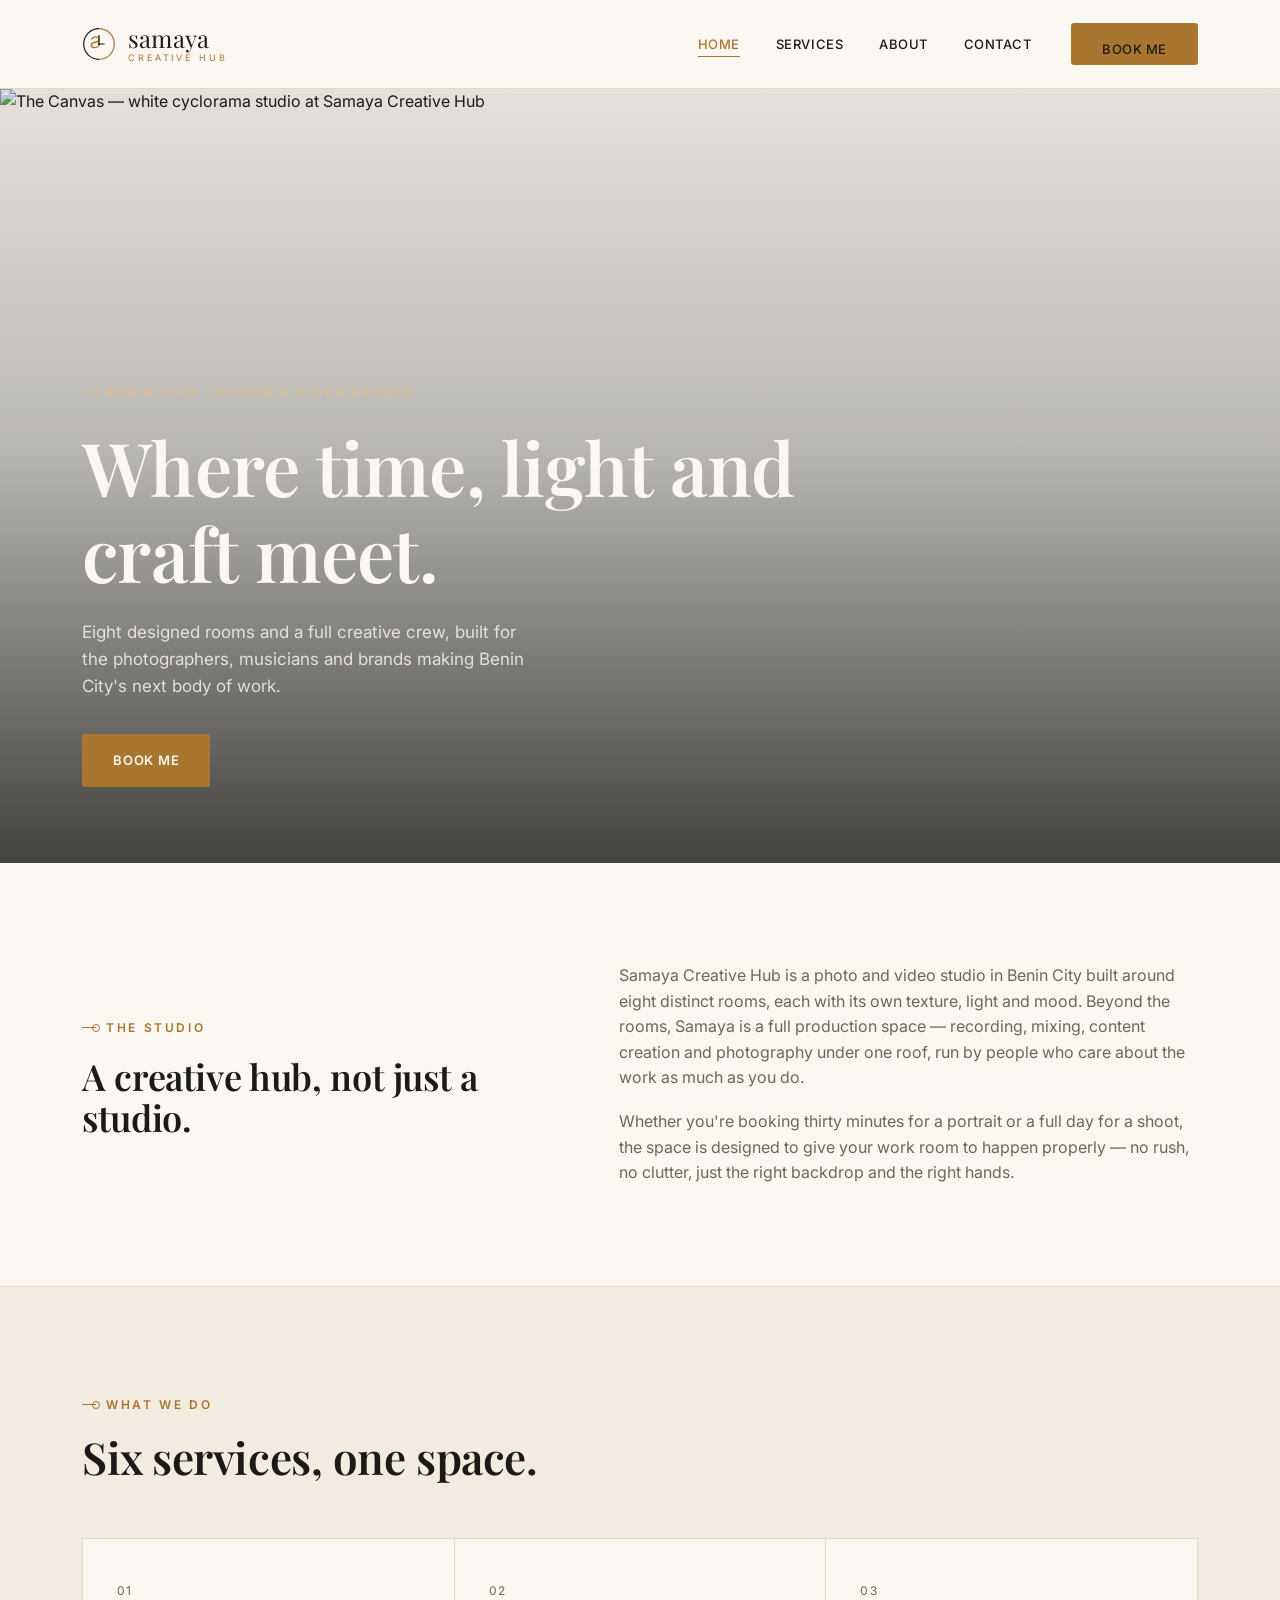
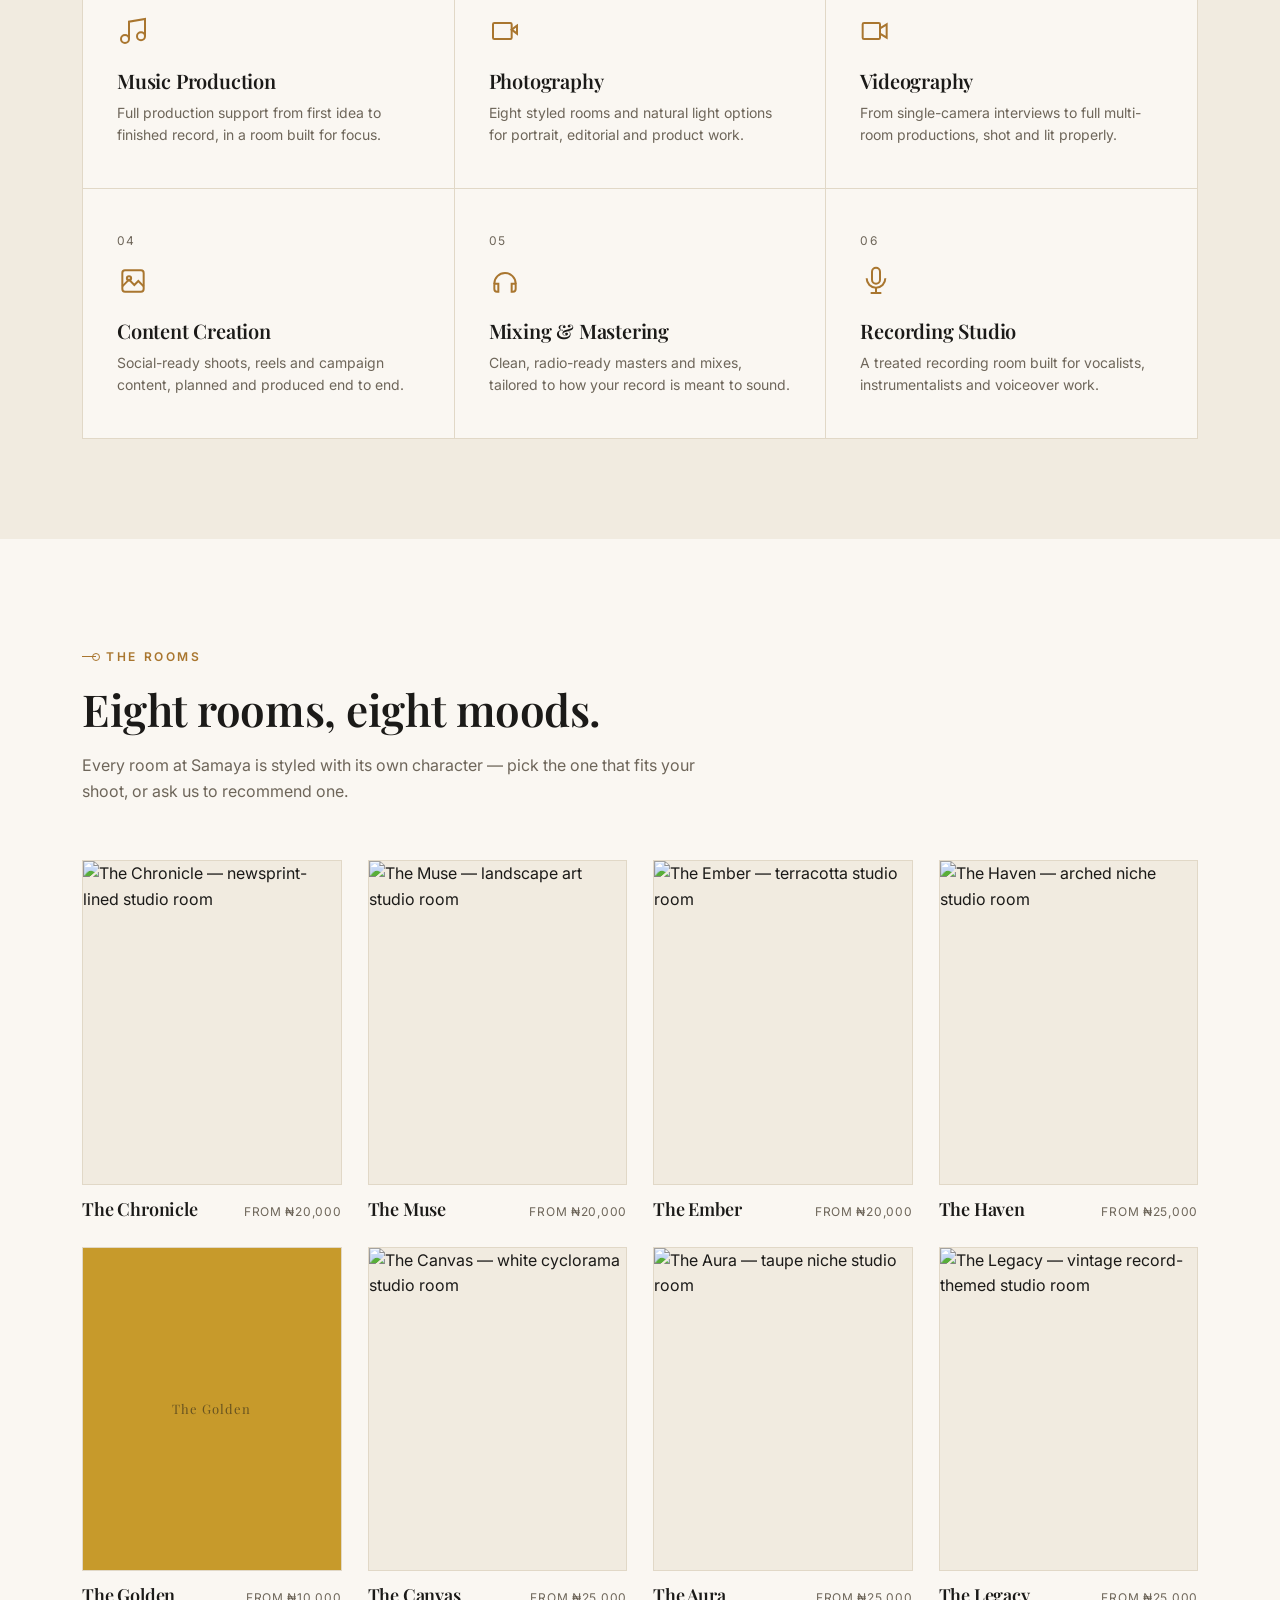
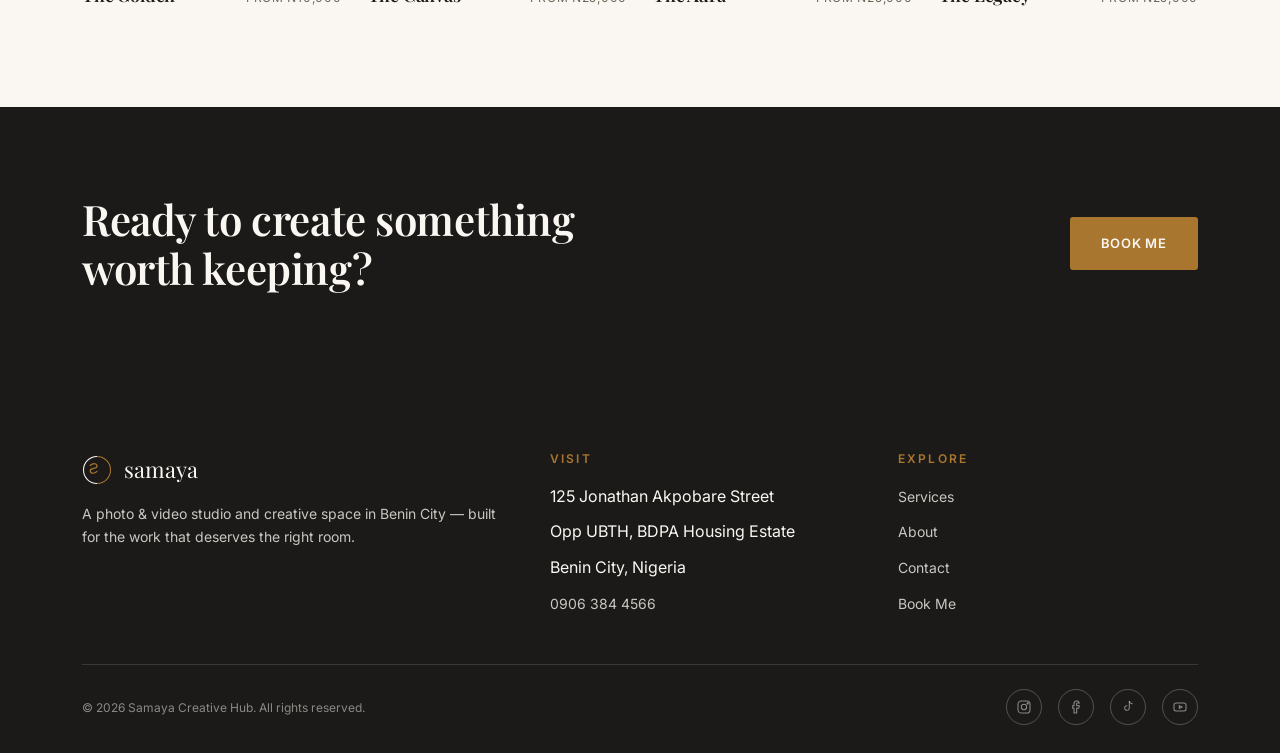
==== index.html @ 329f3262 "first commit" ====
<!DOCTYPE html>
<html lang="en">
<head>
<meta charset="UTF-8">
<meta name="viewport" content="width=device-width, initial-scale=1.0">
<title>Samaya Creative Hub — Photo &amp; Video Studio, Benin City</title>
<meta name="description" content="A creative space in Benin City for photography, videography, music production and content creation. Eight designed studio rooms, six core services.">
<link rel="preconnect" href="https://fonts.googleapis.com">
<link rel="preconnect" href="https://fonts.gstatic.com" crossorigin>
<link href="https://fonts.googleapis.com/css2?family=Playfair+Display:wght@500;600;700&family=Inter:wght@400;500;600;700&display=swap" rel="stylesheet">
<link rel="stylesheet" href="styles.css">
</head>
<body>

<header class="site-header">
  <div class="wrap">
    <a href="index.html" class="logo">
      <svg viewBox="0 0 40 40" fill="none" xmlns="http://www.w3.org/2000/svg">
        <path d="M20 2a18 18 0 0 1 0 36" stroke="#A9762F" stroke-width="1.4"/>
        <path d="M20 2a18 18 0 0 0 0 36" stroke="#1B1A18" stroke-width="1.4"/>
        <path d="M11 14c3.5-3.4 9-3.2 9 1s-9 1.6-9 5.9 5.6 4.4 9 1" stroke="#A9762F" stroke-width="1.6" stroke-linecap="round"/>
        <line x1="20" y1="20" x2="20" y2="10" stroke="#1B1A18" stroke-width="1.4" stroke-linecap="round"/>
        <line x1="20" y1="20" x2="26" y2="20" stroke="#1B1A18" stroke-width="1.4" stroke-linecap="round"/>
        <circle cx="20" cy="20" r="1.3" fill="#1B1A18"/>
      </svg>
      <span class="logo-text">
        <span class="word">samaya</span>
        <span class="sub">CREATIVE HUB</span>
      </span>
    </a>
    <nav class="main-nav">
      <ul>
        <li><a href="index.html" class="active">Home</a></li>
        <li><a href="services.html">Services</a></li>
        <li><a href="about.html">About</a></li>
        <li><a href="contact.html">Contact</a></li>
      </ul>
      <a href="book.html" class="btn btn-bronze">Book Me</a>
    </nav>
    <button class="nav-toggle" aria-label="Toggle menu">
      <svg viewBox="0 0 24 24" fill="none" stroke="currentColor" stroke-width="1.6"><line x1="3" y1="6" x2="21" y2="6"/><line x1="3" y1="12" x2="21" y2="12"/><line x1="3" y1="18" x2="21" y2="18"/></svg>
    </button>
  </div>
</header>

<main>

  <!-- HERO -->
  <section class="hero" style="padding:0;">
    <img src="images/the-canvas.jpg" alt="The Canvas — white cyclorama studio at Samaya Creative Hub">
    <div class="hero-content">
      <span class="eyebrow"><span class="tick"></span>Benin City · Photo &amp; Video Studio</span>
      <h1>Where time, light and craft meet.</h1>
      <p class="lede">Eight designed rooms and a full creative crew, built for the photographers, musicians and brands making Benin City's next body of work.</p>
      <a href="book.html" class="btn btn-bronze">Book Me</a>
    </div>
  </section>

  <!-- INTRO -->
  <section>
    <div class="wrap intro-split">
      <div>
        <span class="eyebrow"><span class="tick"></span>The Studio</span>
        <h2 style="font-size:36px; margin-top:18px;">A creative hub, not just a studio.</h2>
      </div>
      <div>
        <p style="color:var(--muted); font-size:16px; margin-bottom:18px;">Samaya Creative Hub is a photo and video studio in Benin City built around eight distinct rooms, each with its own texture, light and mood. Beyond the rooms, Samaya is a full production space — recording, mixing, content creation and photography under one roof, run by people who care about the work as much as you do.</p>
        <p style="color:var(--muted); font-size:16px;">Whether you're booking thirty minutes for a portrait or a full day for a shoot, the space is designed to give your work room to happen properly — no rush, no clutter, just the right backdrop and the right hands.</p>
      </div>
    </div>
  </section>

  <hr class="hairline">

  <!-- SERVICES PREVIEW -->
  <section class="section-alt">
    <div class="wrap">
      <div class="section-head">
        <span class="eyebrow"><span class="tick"></span>What We Do</span>
        <h2>Six services, one space.</h2>
      </div>
    </div>
    <div class="wrap" style="padding:0 32px;">
      <div class="services-grid">

        <div class="service-card">
          <span class="idx">01</span>
          <div class="icon"><svg viewBox="0 0 24 24" fill="none" stroke="currentColor" stroke-width="1.5"><path d="M9 18V5l12-2v13"/><circle cx="6" cy="18" r="3"/><circle cx="18" cy="16" r="3"/></svg></div>
          <h3>Music Production</h3>
          <p>Full production support from first idea to finished record, in a room built for focus.</p>
        </div>

        <div class="service-card">
          <span class="idx">02</span>
          <div class="icon"><svg viewBox="0 0 24 24" fill="none" stroke="currentColor" stroke-width="1.5"><rect x="3" y="6" width="14" height="12" rx="1"/><path d="M21 8l-4 3 4 3V8z"/></svg></div>
          <h3>Photography</h3>
          <p>Eight styled rooms and natural light options for portrait, editorial and product work.</p>
        </div>

        <div class="service-card">
          <span class="idx">03</span>
          <div class="icon"><svg viewBox="0 0 24 24" fill="none" stroke="currentColor" stroke-width="1.5"><path d="M15 10l5-3v10l-5-3z"/><rect x="2" y="6" width="13" height="12" rx="1"/></svg></div>
          <h3>Videography</h3>
          <p>From single-camera interviews to full multi-room productions, shot and lit properly.</p>
        </div>

        <div class="service-card">
          <span class="idx">04</span>
          <div class="icon"><svg viewBox="0 0 24 24" fill="none" stroke="currentColor" stroke-width="1.5"><rect x="4" y="4" width="16" height="16" rx="2"/><circle cx="9" cy="10" r="1.6"/><path d="M4 16l5-5 4 4 3-3 4 4"/></svg></div>
          <h3>Content Creation</h3>
          <p>Social-ready shoots, reels and campaign content, planned and produced end to end.</p>
        </div>

        <div class="service-card">
          <span class="idx">05</span>
          <div class="icon"><svg viewBox="0 0 24 24" fill="none" stroke="currentColor" stroke-width="1.5"><path d="M4 14a8 8 0 0116 0"/><path d="M4 14v4a2 2 0 002 2h1v-6H4zM20 14v4a2 2 0 01-2 2h-1v-6h3z"/></svg></div>
          <h3>Mixing &amp; Mastering</h3>
          <p>Clean, radio-ready masters and mixes, tailored to how your record is meant to sound.</p>
        </div>

        <div class="service-card">
          <span class="idx">06</span>
          <div class="icon"><svg viewBox="0 0 24 24" fill="none" stroke="currentColor" stroke-width="1.5"><rect x="9" y="2" width="6" height="12" rx="3"/><path d="M5 10a7 7 0 0014 0"/><line x1="12" y1="17" x2="12" y2="21"/><line x1="8" y1="21" x2="16" y2="21"/></svg></div>
          <h3>Recording Studio</h3>
          <p>A treated recording room built for vocalists, instrumentalists and voiceover work.</p>
        </div>

      </div>
    </div>
  </section>

  <!-- ROOMS PREVIEW -->
  <section>
    <div class="wrap">
      <div class="section-head">
        <span class="eyebrow"><span class="tick"></span>The Rooms</span>
        <h2>Eight rooms, eight moods.</h2>
        <p>Every room at Samaya is styled with its own character — pick the one that fits your shoot, or ask us to recommend one.</p>
      </div>

      <div class="rooms-grid">
        <a class="room-card" href="services.html#the-chronicle">
          <div class="room-photo"><img src="images/the-chronicle.jpg" alt="The Chronicle — newsprint-lined studio room"></div>
          <div class="room-meta"><h4>The Chronicle</h4><span class="from">From ₦20,000</span></div>
        </a>
        <a class="room-card" href="services.html#the-muse">
          <div class="room-photo"><img src="images/the-muse.jpg" alt="The Muse — landscape art studio room"></div>
          <div class="room-meta"><h4>The Muse</h4><span class="from">From ₦20,000</span></div>
        </a>
        <a class="room-card" href="services.html#the-ember">
          <div class="room-photo"><img src="images/the-ember.jpg" alt="The Ember — terracotta studio room"></div>
          <div class="room-meta"><h4>The Ember</h4><span class="from">From ₦20,000</span></div>
        </a>
        <a class="room-card" href="services.html#the-haven">
          <div class="room-photo"><img src="images/the-haven.jpg" alt="The Haven — arched niche studio room"></div>
          <div class="room-meta"><h4>The Haven</h4><span class="from">From ₦25,000</span></div>
        </a>
        <a class="room-card" href="services.html#the-golden">
          <div class="room-photo swatch"><span>The Golden</span></div>
          <div class="room-meta"><h4>The Golden</h4><span class="from">From ₦10,000</span></div>
        </a>
        <a class="room-card" href="services.html#the-canvas">
          <div class="room-photo"><img src="images/the-canvas.jpg" alt="The Canvas — white cyclorama studio room"></div>
          <div class="room-meta"><h4>The Canvas</h4><span class="from">From ₦25,000</span></div>
        </a>
        <a class="room-card" href="services.html#the-aura">
          <div class="room-photo"><img src="images/the-aura.jpg" alt="The Aura — taupe niche studio room"></div>
          <div class="room-meta"><h4>The Aura</h4><span class="from">From ₦25,000</span></div>
        </a>
        <a class="room-card" href="services.html#the-legacy">
          <div class="room-photo"><img src="images/the-legacy.webp" alt="The Legacy — vintage record-themed studio room"></div>
          <div class="room-meta"><h4>The Legacy</h4><span class="from">From ₦25,000</span></div>
        </a>
      </div>
    </div>
  </section>

  <!-- CTA BANNER -->
  <section class="cta-banner">
    <div class="wrap cta-inner">
      <h2>Ready to create something worth keeping?</h2>
      <a href="book.html" class="btn btn-bronze">Book Me</a>
    </div>
  </section>

</main>

<footer class="site-footer">
  <div class="wrap">
    <div class="footer-grid">
      <div>
        <div class="footer-logo">
          <svg viewBox="0 0 40 40" fill="none" xmlns="http://www.w3.org/2000/svg">
            <path d="M20 2a18 18 0 0 1 0 36" stroke="#A9762F" stroke-width="1.4"/>
            <path d="M20 2a18 18 0 0 0 0 36" stroke="#FAF7F2" stroke-width="1.4"/>
            <path d="M11 14c3.5-3.4 9-3.2 9 1s-9 1.6-9 5.9 5.6 4.4 9 1" stroke="#A9762F" stroke-width="1.6" stroke-linecap="round"/>
          </svg>
          <span class="word">samaya</span>
        </div>
        <p>A photo &amp; video studio and creative space in Benin City — built for the work that deserves the right room.</p>
      </div>
      <div>
        <h4>Visit</h4>
        <ul>
          <li>125 Jonathan Akpobare Street</li>
          <li>Opp UBTH, BDPA Housing Estate</li>
          <li>Benin City, Nigeria</li>
          <li><a href="tel:09063844566">0906 384 4566</a></li>
        </ul>
      </div>
      <div>
        <h4>Explore</h4>
        <ul>
          <li><a href="services.html">Services</a></li>
          <li><a href="about.html">About</a></li>
          <li><a href="contact.html">Contact</a></li>
          <li><a href="book.html">Book Me</a></li>
        </ul>
      </div>
    </div>
    <div class="footer-bottom">
      <span>&copy; 2026 Samaya Creative Hub. All rights reserved.</span>
      <div class="social-row">
        <a href="https://instagram.com/samayacreativehub" aria-label="Instagram" target="_blank" rel="noopener"><svg viewBox="0 0 24 24" fill="none" stroke="currentColor" stroke-width="1.6"><rect x="3" y="3" width="18" height="18" rx="5"/><circle cx="12" cy="12" r="4"/><circle cx="17.5" cy="6.5" r="1"/></svg></a>
        <a href="https://facebook.com/samayacreativehub" aria-label="Facebook" target="_blank" rel="noopener"><svg viewBox="0 0 24 24" fill="none" stroke="currentColor" stroke-width="1.6"><path d="M15 3h-2a4 4 0 00-4 4v3H7v4h2v7h4v-7h3l1-4h-4V7a1 1 0 011-1h3z"/></svg></a>
        <a href="https://tiktok.com/@samayacreativehub" aria-label="TikTok" target="_blank" rel="noopener"><svg viewBox="0 0 24 24" fill="none" stroke="currentColor" stroke-width="1.6"><path d="M14 3v10.5a3.5 3.5 0 11-3-3.46"/><path d="M14 3c.4 2.2 2 4 5 4"/></svg></a>
        <a href="https://youtube.com/@samayacreativehub" aria-label="YouTube" target="_blank" rel="noopener"><svg viewBox="0 0 24 24" fill="none" stroke="currentColor" stroke-width="1.6"><rect x="3" y="6" width="18" height="12" rx="3"/><path d="M11 10l4 2-4 2v-4z"/></svg></a>
      </div>
    </div>
  </div>
</footer>

<script src="script.js"></script>
</body>
</html>
---- styles.css ----
/* ==========================================================================
   Samaya Creative Hub — Design System
   Bronze #A9762F · Charcoal #1B1A18 · Cream #FAF7F2
   ========================================================================== */

:root {
  --bronze: #A9762F;
  --bronze-dark: #8B5F24;
  --charcoal: #1B1A18;
  --charcoal-soft: #2A2825;
  --cream: #FAF7F2;
  --cream-alt: #F1EBE0;
  --line: #E1D8C7;
  --muted: #6E665A;

  --serif: 'Playfair Display', Georgia, serif;
  --sans: 'Inter', -apple-system, BlinkMacSystemFont, sans-serif;

  --max: 1180px;
}

* { box-sizing: border-box; margin: 0; padding: 0; }

html { scroll-behavior: smooth; }

body {
  font-family: var(--sans);
  background: var(--cream);
  color: var(--charcoal);
  line-height: 1.6;
  -webkit-font-smoothing: antialiased;
}

img { max-width: 100%; display: block; }

a { color: inherit; text-decoration: none; }

h1, h2, h3, h4 {
  font-family: var(--serif);
  font-weight: 600;
  line-height: 1.15;
  letter-spacing: -0.01em;
}

.wrap {
  max-width: var(--max);
  margin: 0 auto;
  padding: 0 32px;
}

/* ---- eyebrow / tick label, echoes the clock-face motif in the mark ---- */
.eyebrow {
  display: inline-flex;
  align-items: center;
  gap: 10px;
  font-family: var(--sans);
  font-size: 12px;
  font-weight: 600;
  letter-spacing: 0.22em;
  text-transform: uppercase;
  color: var(--bronze);
}
.eyebrow .tick {
  width: 14px;
  height: 1px;
  background: var(--bronze);
  position: relative;
}
.eyebrow .tick::after {
  content: '';
  position: absolute;
  right: -4px;
  top: -3px;
  width: 6px;
  height: 6px;
  border-radius: 50%;
  border: 1px solid var(--bronze);
}

.tag-num {
  font-family: var(--sans);
  font-size: 12px;
  letter-spacing: 0.1em;
  color: var(--bronze);
  border: 1px solid var(--bronze);
  padding: 3px 9px;
  display: inline-block;
}

/* ---- buttons ---- */
.btn {
  display: inline-flex;
  align-items: center;
  gap: 10px;
  font-family: var(--sans);
  font-size: 13px;
  font-weight: 600;
  letter-spacing: 0.06em;
  text-transform: uppercase;
  padding: 15px 30px;
  border-radius: 3px;
  border: 1px solid transparent;
  cursor: pointer;
  transition: background 0.2s ease, color 0.2s ease, border-color 0.2s ease;
}
.btn-bronze { background: var(--bronze); color: var(--cream); }
.btn-bronze:hover { background: var(--bronze-dark); }
.btn-outline-cream { background: transparent; color: var(--cream); border-color: rgba(250,247,242,0.4); }
.btn-outline-cream:hover { border-color: var(--cream); }
.btn-outline-charcoal { background: transparent; color: var(--charcoal); border-color: var(--charcoal); }
.btn-outline-charcoal:hover { background: var(--charcoal); color: var(--cream); }

/* ---- header ---- */
.site-header {
  position: sticky;
  top: 0;
  z-index: 50;
  background: rgba(250,247,242,0.92);
  backdrop-filter: blur(6px);
  border-bottom: 1px solid var(--line);
}
.site-header .wrap {
  display: flex;
  align-items: center;
  justify-content: space-between;
  height: 88px;
}
.logo { display: flex; align-items: center; gap: 12px; }
.logo svg { width: 34px; height: 34px; flex-shrink: 0; }
.logo-text { display: flex; flex-direction: column; line-height: 1; }
.logo-text .word {
  font-family: var(--serif);
  font-size: 24px;
  color: var(--charcoal);
  letter-spacing: 0.01em;
}
.logo-text .sub {
  font-family: var(--sans);
  font-size: 9px;
  letter-spacing: 0.32em;
  color: var(--bronze);
  margin-top: 3px;
}

.main-nav { display: flex; align-items: center; gap: 40px; }
.main-nav ul { display: flex; gap: 36px; list-style: none; }
.main-nav a {
  font-size: 13px;
  font-weight: 500;
  letter-spacing: 0.04em;
  text-transform: uppercase;
  color: var(--charcoal);
  padding-bottom: 4px;
  border-bottom: 1px solid transparent;
  transition: border-color 0.2s ease, color 0.2s ease;
}
.main-nav a:hover, .main-nav a.active { color: var(--bronze); border-color: var(--bronze); }

.nav-toggle { display: none; background: none; border: none; cursor: pointer; }
.nav-toggle svg { width: 26px; height: 26px; }

@media (max-width: 860px) {
  .main-nav { position: fixed; inset: 88px 0 0 0; background: var(--cream); flex-direction: column; align-items: flex-start; padding: 36px 32px; transform: translateX(100%); transition: transform 0.3s ease; overflow-y: auto; }
  .main-nav.open { transform: translateX(0); }
  .main-nav ul { flex-direction: column; gap: 26px; }
  .main-nav .btn { margin-top: 30px; }
  .nav-toggle { display: block; }
}

/* ---- footer ---- */
.site-footer { background: var(--charcoal); color: var(--cream); padding: 72px 0 28px; }
.footer-grid { display: grid; grid-template-columns: 1.4fr 1fr 1fr; gap: 48px; padding-bottom: 48px; border-bottom: 1px solid rgba(250,247,242,0.14); }
.footer-grid h4 { font-family: var(--sans); font-size: 12px; letter-spacing: 0.18em; text-transform: uppercase; color: var(--bronze); margin-bottom: 18px; }
.footer-grid p, .footer-grid a { font-size: 14px; color: rgba(250,247,242,0.78); }
.footer-grid ul { list-style: none; display: flex; flex-direction: column; gap: 10px; }
.footer-grid a:hover { color: var(--bronze); }
.footer-logo { display: flex; align-items: center; gap: 12px; margin-bottom: 16px; }
.footer-logo svg { width: 30px; height: 30px; }
.footer-logo .word { font-family: var(--serif); font-size: 22px; color: var(--cream); }
.footer-bottom { display: flex; justify-content: space-between; align-items: center; padding-top: 24px; font-size: 12px; color: rgba(250,247,242,0.5); flex-wrap: wrap; gap: 12px; }
.social-row { display: flex; gap: 16px; }
.social-row a { display: flex; align-items: center; justify-content: center; width: 36px; height: 36px; border: 1px solid rgba(250,247,242,0.25); border-radius: 50%; transition: border-color 0.2s ease, color 0.2s; }
.social-row a:hover { border-color: var(--bronze); color: var(--bronze); }
.social-row svg { width: 16px; height: 16px; }

@media (max-width: 700px) {
  .footer-grid { grid-template-columns: 1fr; gap: 36px; }
}

/* ---- hero ---- */
.hero { position: relative; height: 86vh; min-height: 560px; display: flex; align-items: flex-end; overflow: hidden; }
.hero img { position: absolute; inset: 0; width: 100%; height: 100%; object-fit: cover; }
.hero::after { content: ''; position: absolute; inset: 0; background: linear-gradient(0deg, rgba(27,26,24,0.82) 0%, rgba(27,26,24,0.28) 55%, rgba(27,26,24,0.1) 100%); }
.hero-content { position: relative; z-index: 2; color: var(--cream); padding: 0 32px 76px; max-width: var(--max); margin: 0 auto; width: 100%; }
.hero .eyebrow { color: #D9BE8B; margin-bottom: 22px; }
.hero .eyebrow .tick { background: #D9BE8B; }
.hero .eyebrow .tick::after { border-color: #D9BE8B; }
.hero h1 { font-size: clamp(40px, 6vw, 74px); max-width: 820px; }
.hero p.lede { font-size: 17px; max-width: 460px; margin: 24px 0 34px; color: rgba(250,247,242,0.82); }

/* ---- generic section ---- */
section { padding: 100px 0; }
.section-alt { background: var(--cream-alt); }
.section-dark { background: var(--charcoal); color: var(--cream); }
.section-head { max-width: 640px; margin-bottom: 56px; }
.section-head .eyebrow { margin-bottom: 18px; }
.section-head h2 { font-size: clamp(30px, 4vw, 44px); }
.section-head p { color: var(--muted); font-size: 16px; margin-top: 18px; }
.section-dark .section-head p { color: rgba(250,247,242,0.7); }

hr.hairline { border: none; border-top: 1px solid var(--line); margin: 0; }
.section-dark hr.hairline, .divider-dark { border-top: 1px solid rgba(250,247,242,0.16); }

/* ---- intro split ---- */
.intro-split { display: grid; grid-template-columns: 0.9fr 1.1fr; gap: 64px; align-items: center; }
.intro-split .num { font-family: var(--serif); font-size: 15px; color: var(--bronze); }
@media (max-width: 860px) { .intro-split { grid-template-columns: 1fr; gap: 30px; } }

/* ---- services grid (icon based, home preview) ---- */
.services-grid { display: grid; grid-template-columns: repeat(3, 1fr); gap: 1px; background: var(--line); border: 1px solid var(--line); }
.service-card { background: var(--cream); padding: 42px 34px; }
.service-card .icon { width: 32px; height: 32px; color: var(--bronze); margin-bottom: 22px; }
.service-card .icon svg { width: 100%; height: 100%; }
.service-card .idx { font-family: var(--sans); font-size: 12px; color: var(--muted); letter-spacing: 0.1em; margin-bottom: 14px; display: block; }
.service-card h3 { font-size: 20px; margin-bottom: 10px; }
.service-card p { font-size: 14px; color: var(--muted); }
@media (max-width: 860px) { .services-grid { grid-template-columns: 1fr; } }
@media (min-width: 861px) and (max-width: 1080px) { .services-grid { grid-template-columns: repeat(2, 1fr); } }

/* ---- rooms grid ---- */
.rooms-grid { display: grid; grid-template-columns: repeat(4, 1fr); gap: 26px; }
.room-card { position: relative; }
.room-photo { aspect-ratio: 4/5; overflow: hidden; background: var(--cream-alt); border: 1px solid var(--line); }
.room-photo img { width: 100%; height: 100%; object-fit: cover; transition: transform 0.5s ease; }
.room-card:hover .room-photo img { transform: scale(1.045); }
.room-photo.swatch { display: flex; align-items: center; justify-content: center; background: #C79A2B; }
.room-photo.swatch span { font-family: var(--serif); color: rgba(27,26,24,0.55); font-size: 13px; letter-spacing: 0.08em; }
.room-meta { display: flex; justify-content: space-between; align-items: baseline; padding-top: 14px; }
.room-meta h4 { font-size: 18px; }
.room-meta .from { font-size: 12px; color: var(--muted); text-transform: uppercase; letter-spacing: 0.06em; }
@media (max-width: 980px) { .rooms-grid { grid-template-columns: repeat(2, 1fr); } }
@media (max-width: 560px) { .rooms-grid { grid-template-columns: 1fr; } }

/* ---- room full listing (services page) ---- */
.room-listing { display: grid; grid-template-columns: 1fr 1.3fr; gap: 0; border-top: 1px solid var(--line); padding: 46px 0; align-items: center; }
.room-listing:last-child { border-bottom: 1px solid var(--line); }
.room-listing .photo { aspect-ratio: 3/2; overflow: hidden; }
.room-listing .photo img { width: 100%; height: 100%; object-fit: cover; }
.room-listing .photo.swatch { display: flex; align-items: center; justify-content: center; background: #C79A2B; }
.room-listing .photo.swatch span { font-family: var(--serif); color: rgba(27,26,24,0.55); }
.room-listing .info { padding: 0 0 0 56px; }
.room-listing .info h3 { font-size: 28px; margin-bottom: 10px; }
.room-listing .info .desc { color: var(--muted); font-size: 14px; margin-bottom: 22px; }
.price-row { display: flex; gap: 40px; }
.price-row div { display: flex; flex-direction: column; }
.price-row .amt { font-family: var(--serif); font-size: 24px; color: var(--charcoal); }
.price-row .dur { font-size: 11px; letter-spacing: 0.1em; text-transform: uppercase; color: var(--bronze); margin-top: 4px; }
@media (max-width: 780px) {
  .room-listing { grid-template-columns: 1fr; gap: 24px; }
  .room-listing .info { padding: 0; }
}

/* ---- CTA banner ---- */
.cta-banner { background: var(--charcoal); color: var(--cream); text-align: left; padding: 88px 0; }
.cta-inner { display: flex; align-items: center; justify-content: space-between; gap: 40px; flex-wrap: wrap; }
.cta-inner h2 { font-size: clamp(28px, 4vw, 42px); max-width: 560px; }
@media (max-width: 700px) { .cta-inner { text-align: left; } }

/* ---- about page ---- */
.about-story { display: grid; grid-template-columns: 1fr 1fr; gap: 70px; align-items: start; }
.about-story .story-copy p { margin-bottom: 20px; color: var(--muted); font-size: 16px; }
.placeholder-note { margin-top: 26px; padding: 16px 18px; border-left: 2px solid var(--bronze); background: var(--cream-alt); font-size: 13px; color: var(--muted); }
.about-photo-stack { position: relative; }
.about-photo-stack img { border: 1px solid var(--line); }
.about-photo-stack .p1 { width: 78%; }
.about-photo-stack .p2 { width: 55%; position: absolute; right: -12px; bottom: -50px; border: 6px solid var(--cream); }
@media (max-width: 900px) { .about-story { grid-template-columns: 1fr; gap: 90px; } .about-photo-stack { margin-bottom: 30px;} }

.asym-gallery { display: grid; grid-template-columns: repeat(6, 1fr); gap: 20px; }
.asym-gallery img { border: 1px solid var(--line); width: 100%; height: 100%; object-fit: cover; }
.asym-gallery .g1 { grid-column: 1 / 4; grid-row: 1 / 3; aspect-ratio: 4/3.4; }
.asym-gallery .g2 { grid-column: 4 / 7; grid-row: 1 / 2; aspect-ratio: 16/9; }
.asym-gallery .g3 { grid-column: 4 / 6; grid-row: 2 / 3; aspect-ratio: 1/1; }
.asym-gallery .g4 { grid-column: 6 / 7; grid-row: 2 / 3; aspect-ratio: 1/1.6; }
@media (max-width: 860px) {
  .asym-gallery { grid-template-columns: 1fr 1fr; }
  .asym-gallery .g1 { grid-column: 1/3; grid-row: auto; aspect-ratio: 16/10; }
  .asym-gallery .g2 { grid-column: 1/3; grid-row: auto; aspect-ratio: 16/9; }
  .asym-gallery .g3, .asym-gallery .g4 { grid-column: span 1; grid-row: auto; aspect-ratio: 1/1; }
}

.values-list { display: grid; grid-template-columns: repeat(4, 1fr); gap: 40px; }
.value-item .tag-num { margin-bottom: 20px; }
.value-item h3 { font-size: 19px; margin-bottom: 10px; }
.value-item p { font-size: 14px; color: var(--muted); }
@media (max-width: 860px) { .values-list { grid-template-columns: 1fr 1fr; } }
@media (max-width: 560px) { .values-list { grid-template-columns: 1fr; } }

/* ---- contact page ---- */
.contact-grid { display: grid; grid-template-columns: 1fr 1fr; gap: 70px; }
.contact-block { margin-bottom: 34px; }
.contact-block h4 { font-family: var(--sans); font-size: 12px; letter-spacing: 0.16em; text-transform: uppercase; color: var(--bronze); margin-bottom: 10px; }
.contact-block p, .contact-block a { font-size: 16px; }
.map-area { aspect-ratio: 4/3; background: var(--cream-alt); border: 1px solid var(--line); display: flex; align-items: center; justify-content: center; flex-direction: column; gap: 10px; color: var(--muted); }
.map-area svg { width: 30px; height: 30px; color: var(--bronze); }
.map-area span { font-size: 13px; letter-spacing: 0.04em; }
@media (max-width: 860px) { .contact-grid { grid-template-columns: 1fr; gap: 48px; } }

.accordion { border-top: 1px solid var(--line); margin-top: 20px; }
.acc-item { border-bottom: 1px solid var(--line); }
.acc-trigger { width: 100%; display: flex; justify-content: space-between; align-items: center; padding: 20px 0; background: none; border: none; text-align: left; font-family: var(--sans); font-size: 15px; font-weight: 600; cursor: pointer; color: var(--charcoal); }
.acc-trigger .plus { font-family: var(--serif); font-size: 20px; color: var(--bronze); transition: transform 0.25s ease; }
.acc-item.open .plus { transform: rotate(45deg); }
.acc-panel { max-height: 0; overflow: hidden; transition: max-height 0.3s ease; }
.acc-panel ul { list-style: none; padding-bottom: 22px; display: flex; flex-direction: column; gap: 10px; }
.acc-panel li { font-size: 14px; color: var(--muted); padding-left: 18px; position: relative; }
.acc-panel li::before { content: '—'; position: absolute; left: 0; color: var(--bronze); }

/* ---- booking form ---- */
.book-layout { display: grid; grid-template-columns: 1fr 1.5fr; gap: 70px; }
.book-side .eyebrow { margin-bottom: 20px; }
.book-side h1 { font-size: clamp(32px, 4vw, 46px); margin-bottom: 20px; }
.book-side p { color: var(--muted); font-size: 15px; margin-bottom: 26px; }
.reminder-box { border: 1px solid var(--line); background: var(--cream-alt); padding: 18px 20px; font-size: 13px; color: var(--charcoal); }
.reminder-box strong { color: var(--bronze); }

form.book-form { display: flex; flex-direction: column; gap: 26px; }
.form-row { display: grid; grid-template-columns: 1fr 1fr; gap: 22px; }
.field label { display: block; font-size: 12px; letter-spacing: 0.08em; text-transform: uppercase; color: var(--muted); margin-bottom: 8px; }
.field input[type="text"], .field input[type="email"], .field input[type="tel"], .field input[type="date"], .field input[type="time"], .field select, .field textarea {
  width: 100%;
  border: 1px solid var(--line);
  background: var(--cream);
  padding: 13px 14px;
  font-family: var(--sans);
  font-size: 14px;
  color: var(--charcoal);
  border-radius: 2px;
}
.field textarea { resize: vertical; min-height: 100px; }
.field input:focus, .field select:focus, .field textarea:focus { outline: none; border-color: var(--bronze); }

.check-grid { display: grid; grid-template-columns: repeat(2, 1fr); gap: 12px; }
.check-item { display: flex; align-items: center; gap: 10px; font-size: 14px; border: 1px solid var(--line); padding: 12px 14px; cursor: pointer; }
.check-item input { accent-color: var(--bronze); width: 15px; height: 15px; }
.check-item.selected { border-color: var(--bronze); }

.radio-row { display: flex; gap: 18px; flex-wrap: wrap; }
.radio-item { display: flex; align-items: center; gap: 8px; font-size: 14px; }
.radio-item input { accent-color: var(--bronze); width: 15px; height: 15px; }

.form-submit { display: flex; align-items: center; gap: 20px; margin-top: 6px; }
.form-note { font-size: 12px; color: var(--muted); }

.confirm-box { display: none; border: 1px solid var(--bronze); background: var(--cream-alt); padding: 30px; text-align: left; }
.confirm-box.show { display: block; }
.confirm-box h3 { font-family: var(--serif); font-size: 22px; margin-bottom: 8px; }
.confirm-box p { font-size: 14px; color: var(--muted); }

@media (max-width: 900px) { .book-layout { grid-template-columns: 1fr; gap: 46px; } }
@media (max-width: 560px) { .form-row, .check-grid { grid-template-columns: 1fr; } }

/* ---- page hero (interior pages) ---- */
.page-hero { padding: 150px 0 70px; border-bottom: 1px solid var(--line); }
.page-hero .eyebrow { margin-bottom: 20px; }
.page-hero h1 { font-size: clamp(34px, 5vw, 56px); max-width: 720px; }
.page-hero p { color: var(--muted); margin-top: 18px; max-width: 540px; font-size: 16px; }

/* ---- utility ---- */
.mt-lg { margin-top: 90px; }
.center-head { text-align: left; }
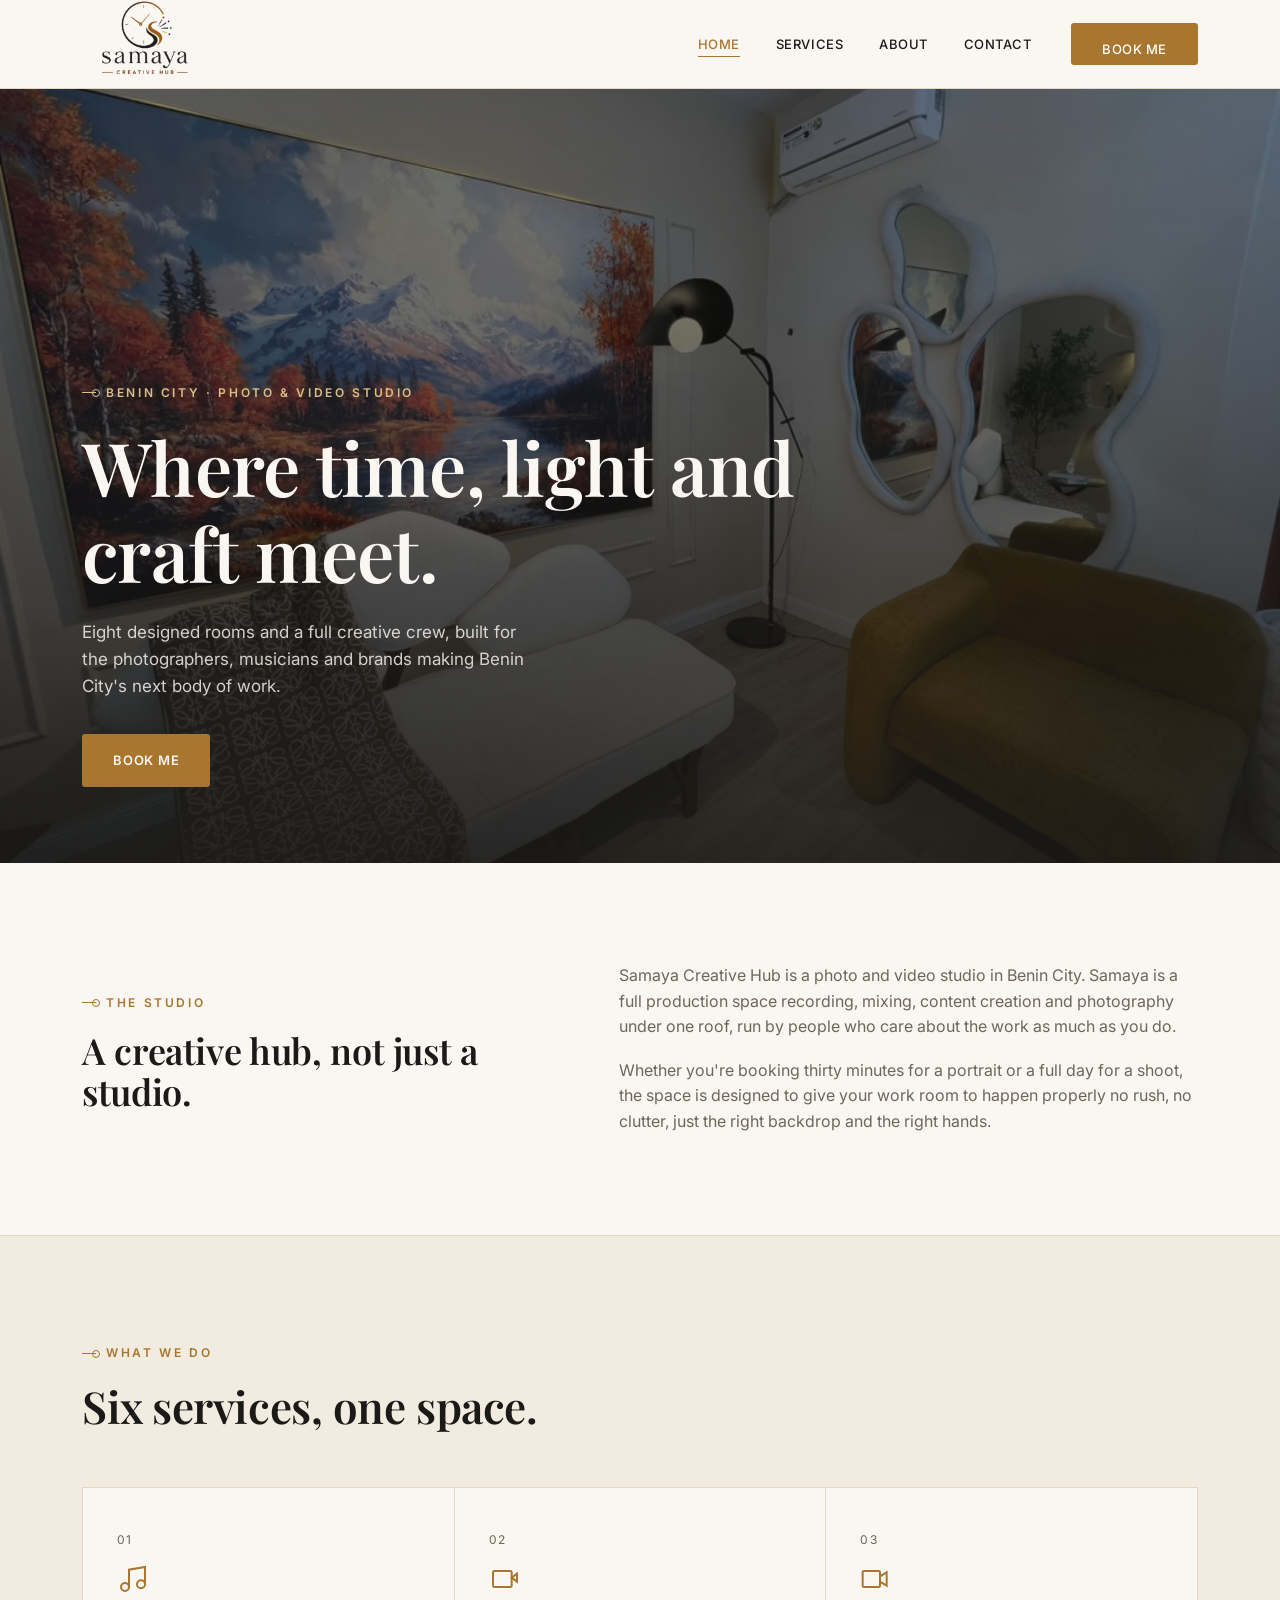
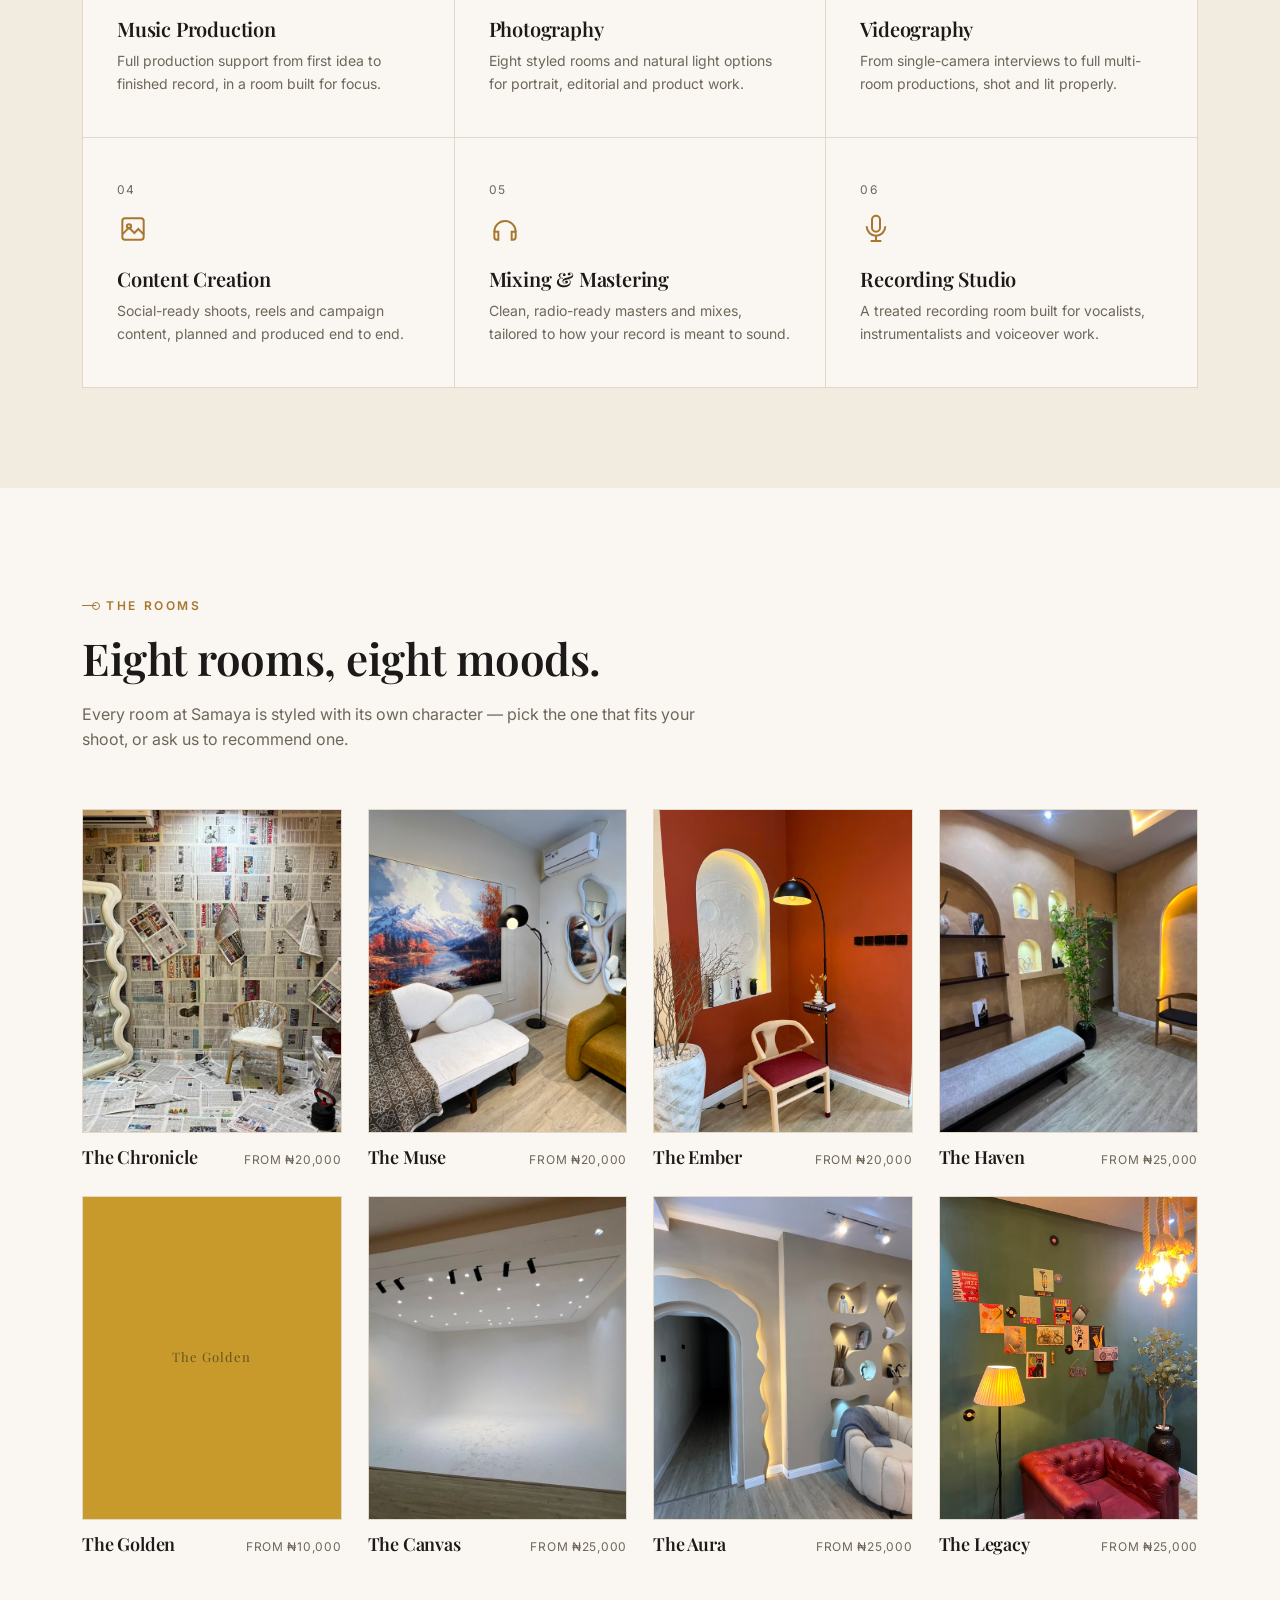
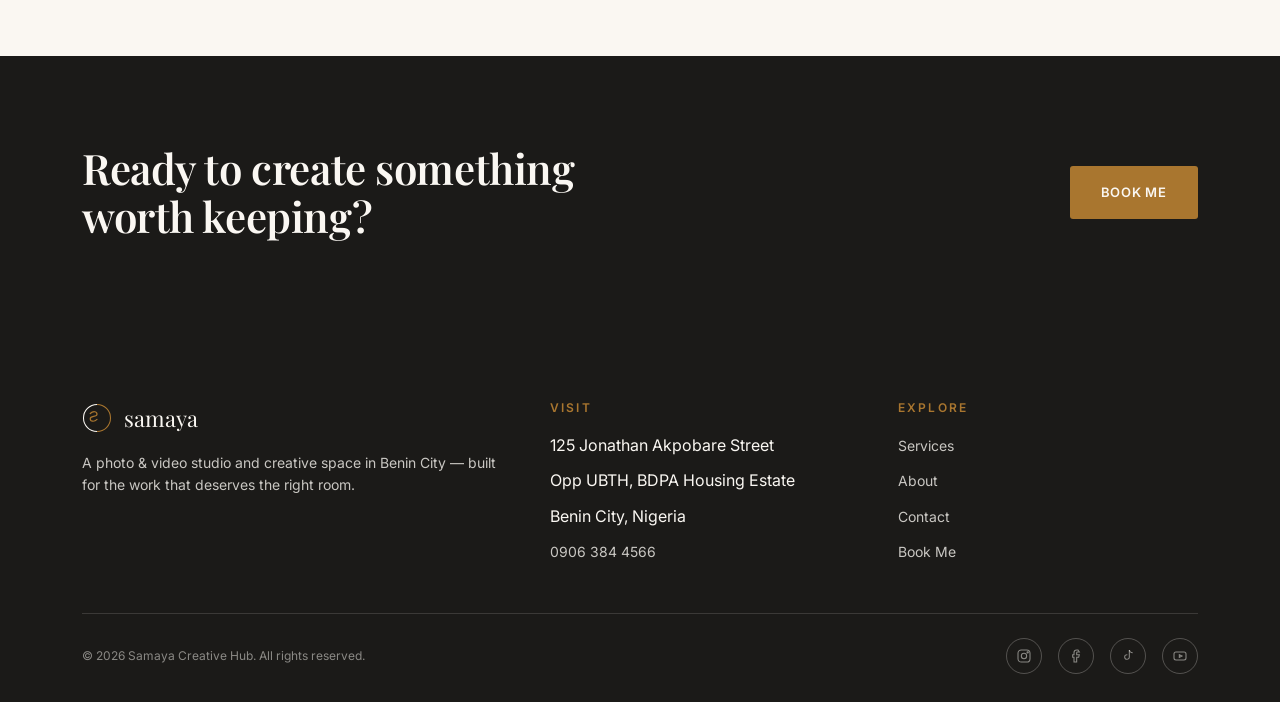
==== commit 5c9b265f: "update" ====
--- a/index.html
+++ b/index.html
@@ -9,25 +9,15 @@
 <link rel="preconnect" href="https://fonts.gstatic.com" crossorigin>
 <link href="https://fonts.googleapis.com/css2?family=Playfair+Display:wght@500;600;700&family=Inter:wght@400;500;600;700&display=swap" rel="stylesheet">
 <link rel="stylesheet" href="styles.css">
+<link rel="shortcut icon" href="assets/favicon.png" type="image/x-icon">
 </head>
 <body>
 
 <header class="site-header">
   <div class="wrap">
     <a href="index.html" class="logo">
-      <svg viewBox="0 0 40 40" fill="none" xmlns="http://www.w3.org/2000/svg">
-        <path d="M20 2a18 18 0 0 1 0 36" stroke="#A9762F" stroke-width="1.4"/>
-        <path d="M20 2a18 18 0 0 0 0 36" stroke="#1B1A18" stroke-width="1.4"/>
-        <path d="M11 14c3.5-3.4 9-3.2 9 1s-9 1.6-9 5.9 5.6 4.4 9 1" stroke="#A9762F" stroke-width="1.6" stroke-linecap="round"/>
-        <line x1="20" y1="20" x2="20" y2="10" stroke="#1B1A18" stroke-width="1.4" stroke-linecap="round"/>
-        <line x1="20" y1="20" x2="26" y2="20" stroke="#1B1A18" stroke-width="1.4" stroke-linecap="round"/>
-        <circle cx="20" cy="20" r="1.3" fill="#1B1A18"/>
-      </svg>
-      <span class="logo-text">
-        <span class="word">samaya</span>
-        <span class="sub">CREATIVE HUB</span>
-      </span>
-    </a>
+  <img src="assets/logo.png" alt="Samaya Creative Hub logo" class="logo-img">
+</a>
     <nav class="main-nav">
       <ul>
         <li><a href="index.html" class="active">Home</a></li>
@@ -35,7 +25,7 @@
         <li><a href="about.html">About</a></li>
         <li><a href="contact.html">Contact</a></li>
       </ul>
-      <a href="book.html" class="btn btn-bronze">Book Me</a>
+      <a href="book.html" style="color: #fff" class="btn btn-bronze">Book Me</a>
     </nav>
     <button class="nav-toggle" aria-label="Toggle menu">
       <svg viewBox="0 0 24 24" fill="none" stroke="currentColor" stroke-width="1.6"><line x1="3" y1="6" x2="21" y2="6"/><line x1="3" y1="12" x2="21" y2="12"/><line x1="3" y1="18" x2="21" y2="18"/></svg>
@@ -47,7 +37,7 @@
 
   <!-- HERO -->
   <section class="hero" style="padding:0;">
-    <img src="images/the-canvas.jpg" alt="The Canvas — white cyclorama studio at Samaya Creative Hub">
+    <img src="assets/room_7.jpg" alt="The Canvas — white cyclorama studio at Samaya Creative Hub">
     <div class="hero-content">
       <span class="eyebrow"><span class="tick"></span>Benin City · Photo &amp; Video Studio</span>
       <h1>Where time, light and craft meet.</h1>
@@ -64,8 +54,8 @@
         <h2 style="font-size:36px; margin-top:18px;">A creative hub, not just a studio.</h2>
       </div>
       <div>
-        <p style="color:var(--muted); font-size:16px; margin-bottom:18px;">Samaya Creative Hub is a photo and video studio in Benin City built around eight distinct rooms, each with its own texture, light and mood. Beyond the rooms, Samaya is a full production space — recording, mixing, content creation and photography under one roof, run by people who care about the work as much as you do.</p>
-        <p style="color:var(--muted); font-size:16px;">Whether you're booking thirty minutes for a portrait or a full day for a shoot, the space is designed to give your work room to happen properly — no rush, no clutter, just the right backdrop and the right hands.</p>
+        <p style="color:var(--muted); font-size:16px; margin-bottom:18px;">Samaya Creative Hub is a photo and video studio in Benin City. Samaya is a full production space recording, mixing, content creation and photography under one roof, run by people who care about the work as much as you do.</p>
+        <p style="color:var(--muted); font-size:16px;">Whether you're booking thirty minutes for a portrait or a full day for a shoot, the space is designed to give your work room to happen properly no rush, no clutter, just the right backdrop and the right hands.</p>
       </div>
     </div>
   </section>
@@ -140,19 +130,19 @@
 
       <div class="rooms-grid">
         <a class="room-card" href="services.html#the-chronicle">
-          <div class="room-photo"><img src="images/the-chronicle.jpg" alt="The Chronicle — newsprint-lined studio room"></div>
+          <div class="room-photo"><img src="assets/room_1.jpg" alt="The Chronicle — newsprint-lined studio room"></div>
           <div class="room-meta"><h4>The Chronicle</h4><span class="from">From ₦20,000</span></div>
         </a>
         <a class="room-card" href="services.html#the-muse">
-          <div class="room-photo"><img src="images/the-muse.jpg" alt="The Muse — landscape art studio room"></div>
+          <div class="room-photo"><img src="assets/room_7.jpg" alt="The Muse — landscape art studio room"></div>
           <div class="room-meta"><h4>The Muse</h4><span class="from">From ₦20,000</span></div>
         </a>
         <a class="room-card" href="services.html#the-ember">
-          <div class="room-photo"><img src="images/the-ember.jpg" alt="The Ember — terracotta studio room"></div>
+          <div class="room-photo"><img src="assets/room_4.jpg" alt="The Ember — terracotta studio room"></div>
           <div class="room-meta"><h4>The Ember</h4><span class="from">From ₦20,000</span></div>
         </a>
         <a class="room-card" href="services.html#the-haven">
-          <div class="room-photo"><img src="images/the-haven.jpg" alt="The Haven — arched niche studio room"></div>
+          <div class="room-photo"><img src="assets/room_3.jpg" alt="The Haven — arched niche studio room"></div>
           <div class="room-meta"><h4>The Haven</h4><span class="from">From ₦25,000</span></div>
         </a>
         <a class="room-card" href="services.html#the-golden">
@@ -160,15 +150,15 @@
           <div class="room-meta"><h4>The Golden</h4><span class="from">From ₦10,000</span></div>
         </a>
         <a class="room-card" href="services.html#the-canvas">
-          <div class="room-photo"><img src="images/the-canvas.jpg" alt="The Canvas — white cyclorama studio room"></div>
+          <div class="room-photo"><img src="assets/room_6.jpg" alt="The Canvas — white cyclorama studio room"></div>
           <div class="room-meta"><h4>The Canvas</h4><span class="from">From ₦25,000</span></div>
         </a>
         <a class="room-card" href="services.html#the-aura">
-          <div class="room-photo"><img src="images/the-aura.jpg" alt="The Aura — taupe niche studio room"></div>
+          <div class="room-photo"><img src="assets/room_5.jpg" alt="The Aura — taupe niche studio room"></div>
           <div class="room-meta"><h4>The Aura</h4><span class="from">From ₦25,000</span></div>
         </a>
         <a class="room-card" href="services.html#the-legacy">
-          <div class="room-photo"><img src="images/the-legacy.webp" alt="The Legacy — vintage record-themed studio room"></div>
+          <div class="room-photo"><img src="assets/room_2.jpg" alt="The Legacy — vintage record-themed studio room"></div>
           <div class="room-meta"><h4>The Legacy</h4><span class="from">From ₦25,000</span></div>
         </a>
       </div>
--- a/styles.css
+++ b/styles.css
@@ -190,7 +190,8 @@
 /* ---- hero ---- */
 .hero { position: relative; height: 86vh; min-height: 560px; display: flex; align-items: flex-end; overflow: hidden; }
 .hero img { position: absolute; inset: 0; width: 100%; height: 100%; object-fit: cover; }
-.hero::after { content: ''; position: absolute; inset: 0; background: linear-gradient(0deg, rgba(27,26,24,0.82) 0%, rgba(27,26,24,0.28) 55%, rgba(27,26,24,0.1) 100%); }
+.hero::after { content: ''; position: absolute; inset: 0; background: linear-gradient(0deg, rgba(27,26,24,0.90) 0%, rgba(27,26,24,0.55) 55%, rgba(27,26,24,0.35) 100%); }
+.hero img { filter: brightness(0.75); }
 .hero-content { position: relative; z-index: 2; color: var(--cream); padding: 0 32px 76px; max-width: var(--max); margin: 0 auto; width: 100%; }
 .hero .eyebrow { color: #D9BE8B; margin-bottom: 22px; }
 .hero .eyebrow .tick { background: #D9BE8B; }
@@ -369,3 +370,10 @@
 /* ---- utility ---- */
 .mt-lg { margin-top: 90px; }
 .center-head { text-align: left; }
+
+
+.logo-img {
+  height: 8pc;
+  width: auto;
+  display: block;
+}
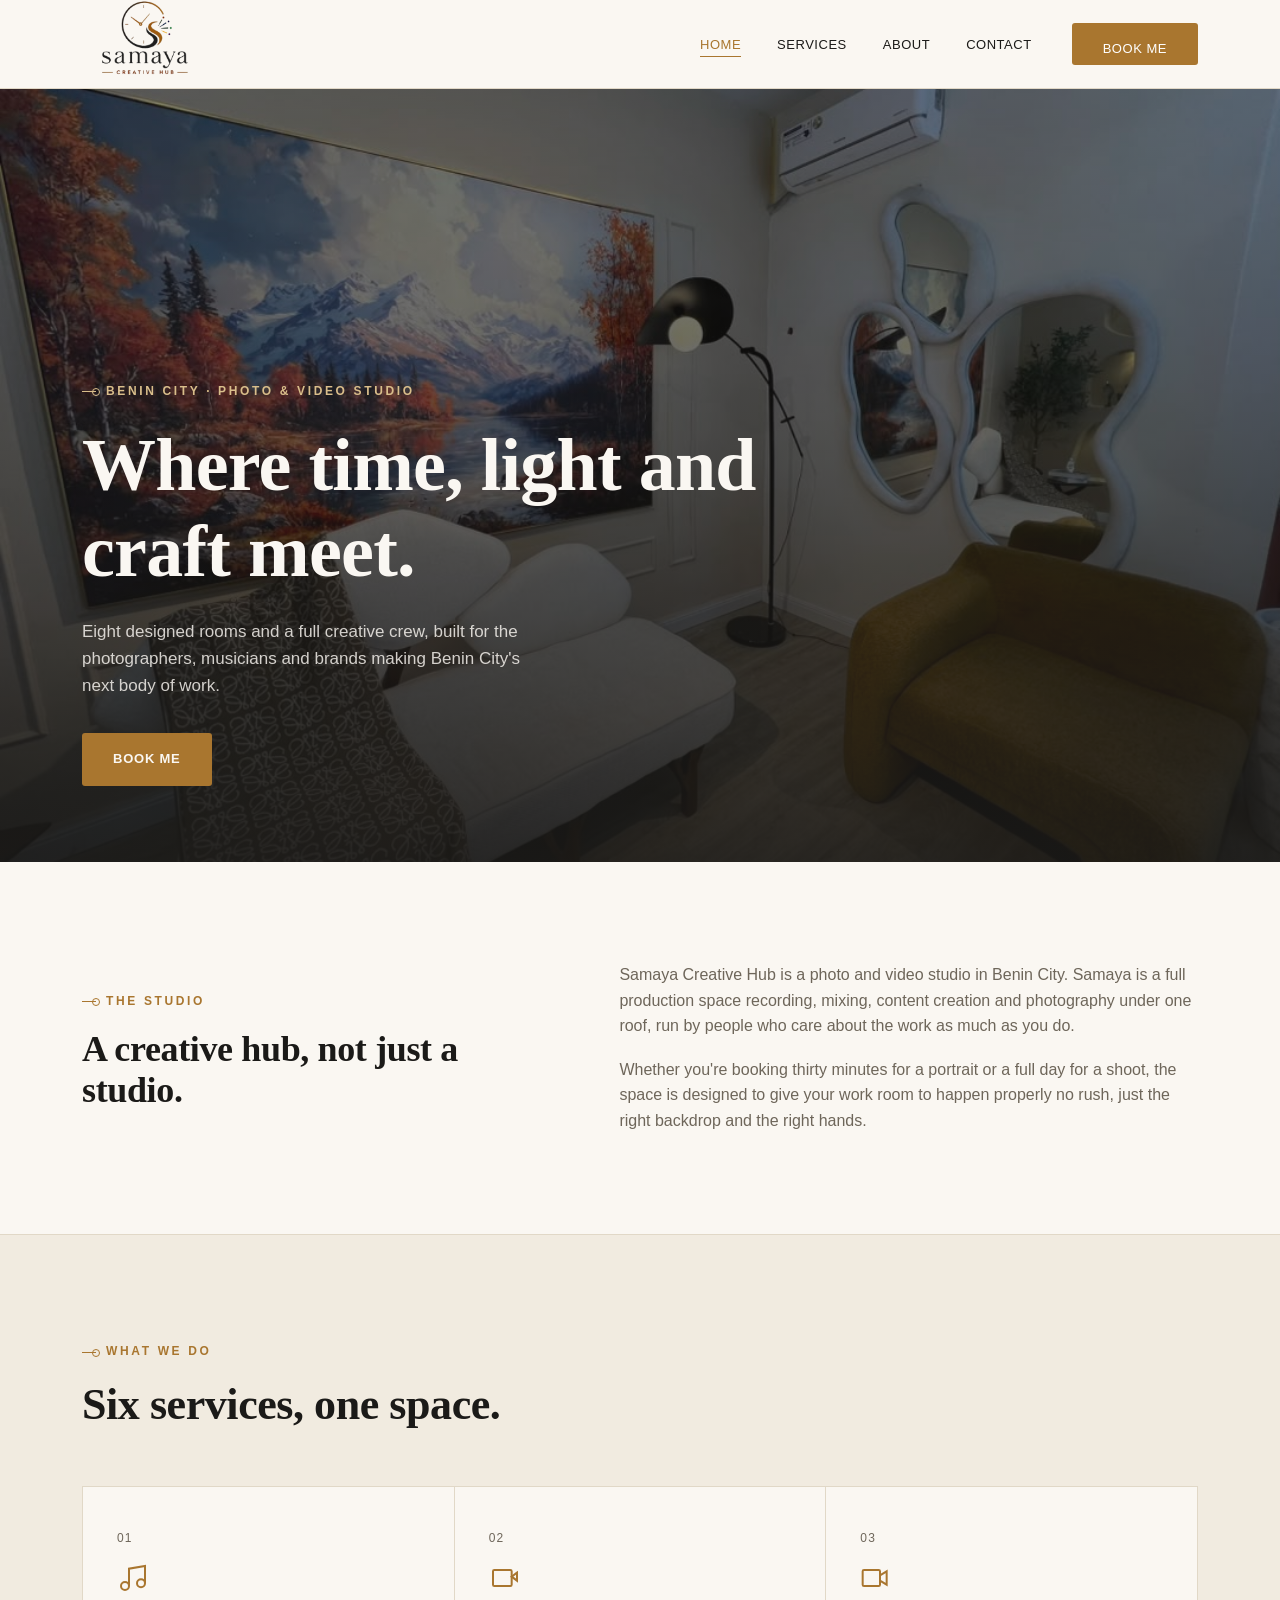
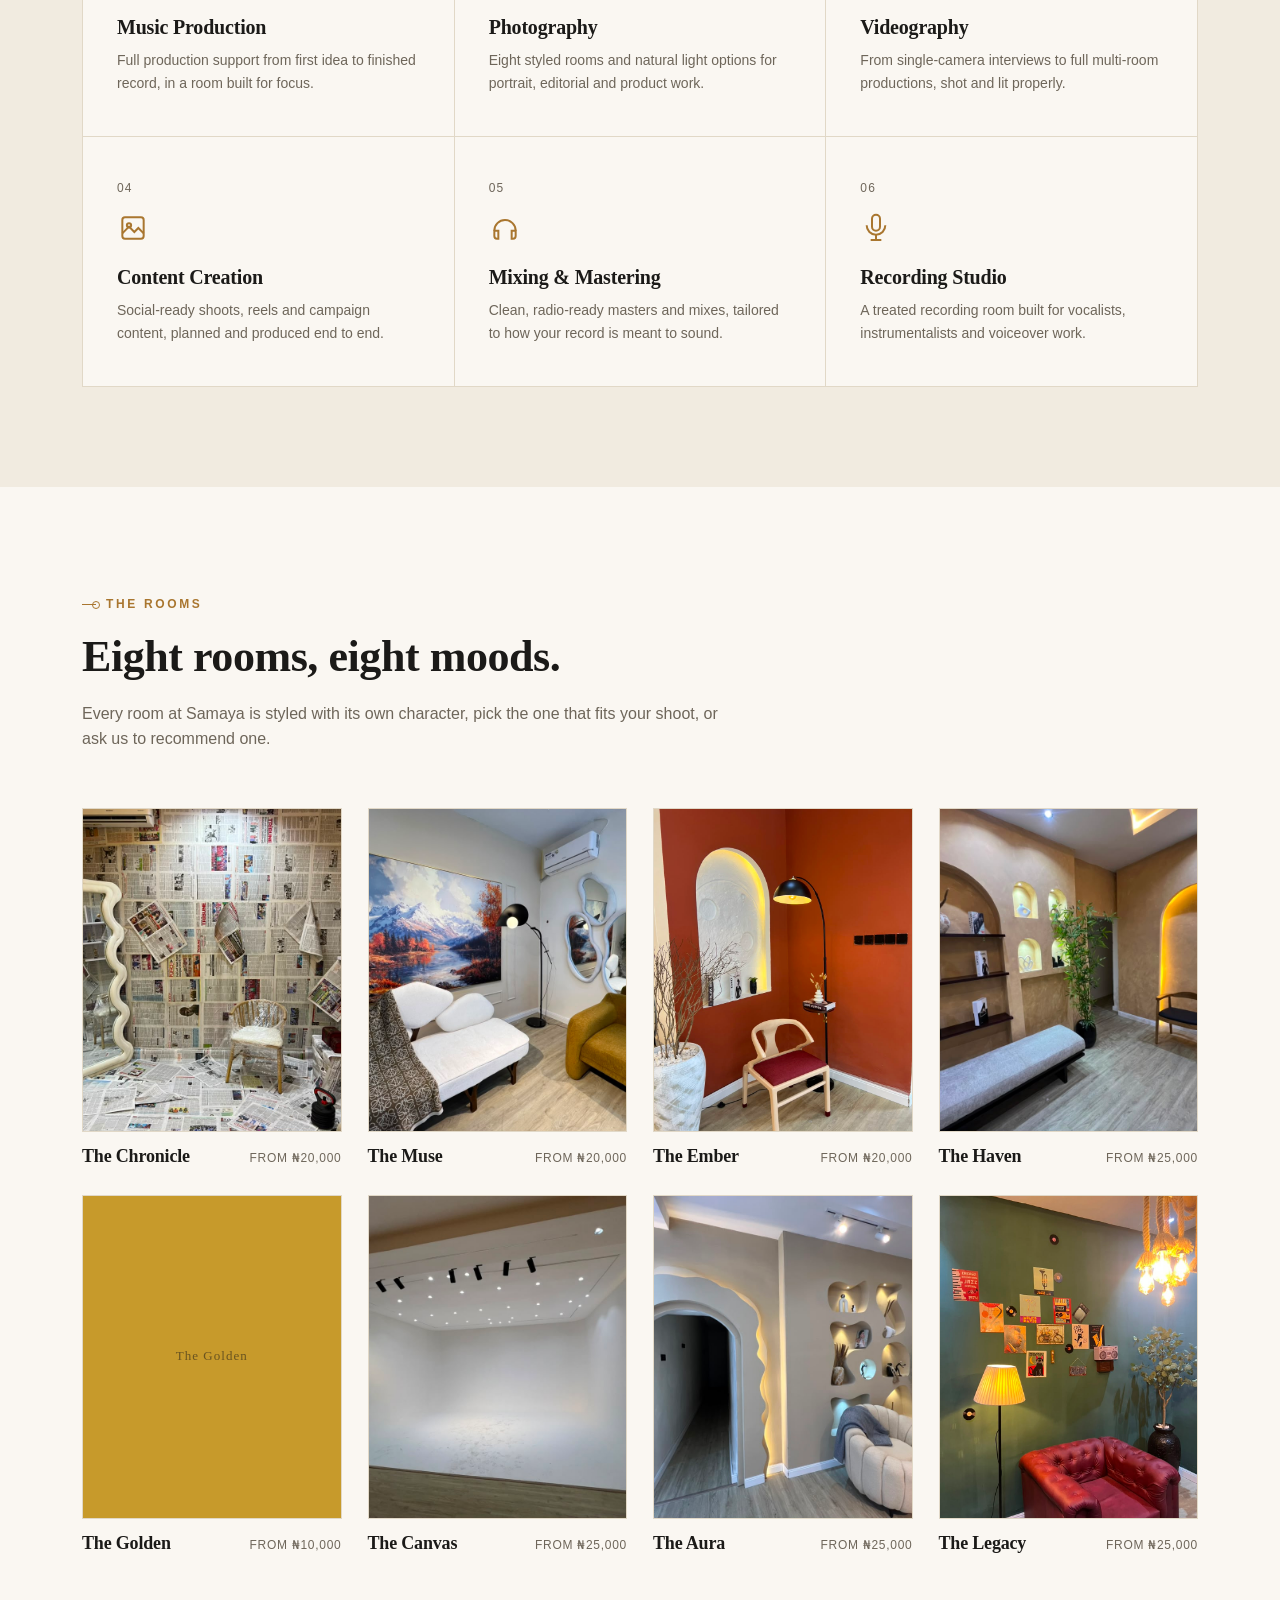
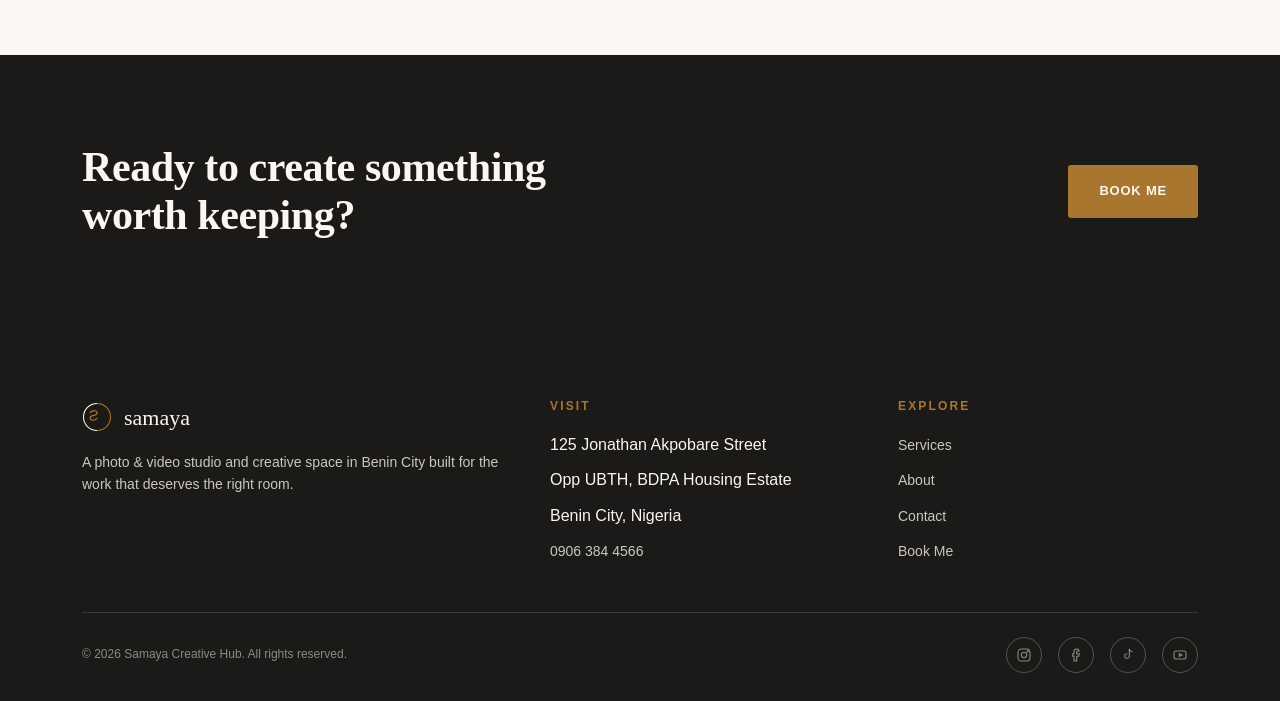
==== commit 39649091: "UI updates" ====
--- a/index.html
+++ b/index.html
@@ -1,225 +1,479 @@
-<!DOCTYPE html>
+<!doctype html>
 <html lang="en">
-<head>
-<meta charset="UTF-8">
-<meta name="viewport" content="width=device-width, initial-scale=1.0">
-<title>Samaya Creative Hub — Photo &amp; Video Studio, Benin City</title>
-<meta name="description" content="A creative space in Benin City for photography, videography, music production and content creation. Eight designed studio rooms, six core services.">
-<link rel="preconnect" href="https://fonts.googleapis.com">
-<link rel="preconnect" href="https://fonts.gstatic.com" crossorigin>
-<link href="https://fonts.googleapis.com/css2?family=Playfair+Display:wght@500;600;700&family=Inter:wght@400;500;600;700&display=swap" rel="stylesheet">
-<link rel="stylesheet" href="styles.css">
-<link rel="shortcut icon" href="assets/favicon.png" type="image/x-icon">
-</head>
-<body>
-
-<header class="site-header">
-  <div class="wrap">
-    <a href="index.html" class="logo">
-  <img src="assets/logo.png" alt="Samaya Creative Hub logo" class="logo-img">
-</a>
-    <nav class="main-nav">
-      <ul>
-        <li><a href="index.html" class="active">Home</a></li>
-        <li><a href="services.html">Services</a></li>
-        <li><a href="about.html">About</a></li>
-        <li><a href="contact.html">Contact</a></li>
-      </ul>
-      <a href="book.html" style="color: #fff" class="btn btn-bronze">Book Me</a>
-    </nav>
-    <button class="nav-toggle" aria-label="Toggle menu">
-      <svg viewBox="0 0 24 24" fill="none" stroke="currentColor" stroke-width="1.6"><line x1="3" y1="6" x2="21" y2="6"/><line x1="3" y1="12" x2="21" y2="12"/><line x1="3" y1="18" x2="21" y2="18"/></svg>
-    </button>
-  </div>
-</header>
-
-<main>
-
-  <!-- HERO -->
-  <section class="hero" style="padding:0;">
-    <img src="assets/room_7.jpg" alt="The Canvas — white cyclorama studio at Samaya Creative Hub">
-    <div class="hero-content">
-      <span class="eyebrow"><span class="tick"></span>Benin City · Photo &amp; Video Studio</span>
-      <h1>Where time, light and craft meet.</h1>
-      <p class="lede">Eight designed rooms and a full creative crew, built for the photographers, musicians and brands making Benin City's next body of work.</p>
-      <a href="book.html" class="btn btn-bronze">Book Me</a>
-    </div>
-  </section>
-
-  <!-- INTRO -->
-  <section>
-    <div class="wrap intro-split">
-      <div>
-        <span class="eyebrow"><span class="tick"></span>The Studio</span>
-        <h2 style="font-size:36px; margin-top:18px;">A creative hub, not just a studio.</h2>
+  <head>
+    <meta charset="UTF-8" />
+    <meta name="viewport" content="width=device-width, initial-scale=1.0" />
+    <title>Samaya Creative Hub</title>
+    <meta
+      name="description"
+      content="A creative space in Benin City for photography, videography, music production and content creation. Eight designed studio rooms, six core services."
+    />
+    <link rel="stylesheet" href="styles.css" />
+    <link rel="shortcut icon" href="assets/favicon.png" type="image/x-icon" />
+  </head>
+  <body>
+    <header class="site-header">
+      <div class="wrap">
+        <a href="index.html" class="logo">
+          <img
+            src="assets/logo.png"
+            alt="Samaya Creative Hub logo"
+            class="logo-img"
+          />
+        </a>
+        <nav class="main-nav">
+          <ul>
+            <li><a href="index.html" class="active">Home</a></li>
+            <li><a href="services.html">Services</a></li>
+            <li><a href="about.html">About</a></li>
+            <li><a href="contact.html">Contact</a></li>
+          </ul>
+          <a href="book.html" style="color: #fff" class="btn btn-bronze"
+            >Book Me</a
+          >
+        </nav>
+        <button class="nav-toggle" aria-label="Toggle menu">
+          <svg
+            viewBox="0 0 24 24"
+            fill="none"
+            stroke="currentColor"
+            stroke-width="1.6"
+          >
+            <line x1="3" y1="6" x2="21" y2="6" />
+            <line x1="3" y1="12" x2="21" y2="12" />
+            <line x1="3" y1="18" x2="21" y2="18" />
+          </svg>
+        </button>
       </div>
-      <div>
-        <p style="color:var(--muted); font-size:16px; margin-bottom:18px;">Samaya Creative Hub is a photo and video studio in Benin City. Samaya is a full production space recording, mixing, content creation and photography under one roof, run by people who care about the work as much as you do.</p>
-        <p style="color:var(--muted); font-size:16px;">Whether you're booking thirty minutes for a portrait or a full day for a shoot, the space is designed to give your work room to happen properly no rush, no clutter, just the right backdrop and the right hands.</p>
+    </header>
+
+    <main>
+      <!-- HERO -->
+      <section class="hero" style="padding: 0">
+        <img
+          src="assets/room_7.jpg"
+          alt="The Canvas white cyclorama studio at Samaya Creative Hub"
+        />
+        <div class="hero-content">
+          <span class="eyebrow"
+            ><span class="tick"></span>Benin City · Photo &amp; Video
+            Studio</span
+          >
+          <h1>Where time, light and craft meet.</h1>
+          <p class="lede">
+            Eight designed rooms and a full creative crew, built for the
+            photographers, musicians and brands making Benin City's next body of
+            work.
+          </p>
+          <a href="book.html" class="btn btn-bronze">Book Me</a>
+        </div>
+      </section>
+
+      <!-- INTRO -->
+      <section>
+        <div class="wrap intro-split">
+          <div>
+            <span class="eyebrow"><span class="tick"></span>The Studio</span>
+            <h2 style="font-size: 36px; margin-top: 18px">
+              A creative hub, not just a studio.
+            </h2>
+          </div>
+          <div>
+            <p
+              style="color: var(--muted); font-size: 16px; margin-bottom: 18px"
+            >
+              Samaya Creative Hub is a photo and video studio in Benin City.
+              Samaya is a full production space recording, mixing, content
+              creation and photography under one roof, run by people who care
+              about the work as much as you do.
+            </p>
+            <p style="color: var(--muted); font-size: 16px">
+              Whether you're booking thirty minutes for a portrait or a full day
+              for a shoot, the space is designed to give your work room to
+              happen properly no rush, just the right backdrop and the right
+              hands.
+            </p>
+          </div>
+        </div>
+      </section>
+
+      <hr class="hairline" />
+
+      <!-- SERVICES PREVIEW -->
+      <section class="section-alt">
+        <div class="wrap">
+          <div class="section-head">
+            <span class="eyebrow"><span class="tick"></span>What We Do</span>
+            <h2>Six services, one space.</h2>
+          </div>
+        </div>
+        <div class="wrap" style="padding: 0 32px">
+          <div class="services-grid">
+            <div class="service-card">
+              <span class="idx">01</span>
+              <div class="icon">
+                <svg
+                  viewBox="0 0 24 24"
+                  fill="none"
+                  stroke="currentColor"
+                  stroke-width="1.5"
+                >
+                  <path d="M9 18V5l12-2v13" />
+                  <circle cx="6" cy="18" r="3" />
+                  <circle cx="18" cy="16" r="3" />
+                </svg>
+              </div>
+              <h3>Music Production</h3>
+              <p>
+                Full production support from first idea to finished record, in a
+                room built for focus.
+              </p>
+            </div>
+
+            <div class="service-card">
+              <span class="idx">02</span>
+              <div class="icon">
+                <svg
+                  viewBox="0 0 24 24"
+                  fill="none"
+                  stroke="currentColor"
+                  stroke-width="1.5"
+                >
+                  <rect x="3" y="6" width="14" height="12" rx="1" />
+                  <path d="M21 8l-4 3 4 3V8z" />
+                </svg>
+              </div>
+              <h3>Photography</h3>
+              <p>
+                Eight styled rooms and natural light options for portrait,
+                editorial and product work.
+              </p>
+            </div>
+
+            <div class="service-card">
+              <span class="idx">03</span>
+              <div class="icon">
+                <svg
+                  viewBox="0 0 24 24"
+                  fill="none"
+                  stroke="currentColor"
+                  stroke-width="1.5"
+                >
+                  <path d="M15 10l5-3v10l-5-3z" />
+                  <rect x="2" y="6" width="13" height="12" rx="1" />
+                </svg>
+              </div>
+              <h3>Videography</h3>
+              <p>
+                From single-camera interviews to full multi-room productions,
+                shot and lit properly.
+              </p>
+            </div>
+
+            <div class="service-card">
+              <span class="idx">04</span>
+              <div class="icon">
+                <svg
+                  viewBox="0 0 24 24"
+                  fill="none"
+                  stroke="currentColor"
+                  stroke-width="1.5"
+                >
+                  <rect x="4" y="4" width="16" height="16" rx="2" />
+                  <circle cx="9" cy="10" r="1.6" />
+                  <path d="M4 16l5-5 4 4 3-3 4 4" />
+                </svg>
+              </div>
+              <h3>Content Creation</h3>
+              <p>
+                Social-ready shoots, reels and campaign content, planned and
+                produced end to end.
+              </p>
+            </div>
+
+            <div class="service-card">
+              <span class="idx">05</span>
+              <div class="icon">
+                <svg
+                  viewBox="0 0 24 24"
+                  fill="none"
+                  stroke="currentColor"
+                  stroke-width="1.5"
+                >
+                  <path d="M4 14a8 8 0 0116 0" />
+                  <path
+                    d="M4 14v4a2 2 0 002 2h1v-6H4zM20 14v4a2 2 0 01-2 2h-1v-6h3z"
+                  />
+                </svg>
+              </div>
+              <h3>Mixing &amp; Mastering</h3>
+              <p>
+                Clean, radio-ready masters and mixes, tailored to how your
+                record is meant to sound.
+              </p>
+            </div>
+
+            <div class="service-card">
+              <span class="idx">06</span>
+              <div class="icon">
+                <svg
+                  viewBox="0 0 24 24"
+                  fill="none"
+                  stroke="currentColor"
+                  stroke-width="1.5"
+                >
+                  <rect x="9" y="2" width="6" height="12" rx="3" />
+                  <path d="M5 10a7 7 0 0014 0" />
+                  <line x1="12" y1="17" x2="12" y2="21" />
+                  <line x1="8" y1="21" x2="16" y2="21" />
+                </svg>
+              </div>
+              <h3>Recording Studio</h3>
+              <p>
+                A treated recording room built for vocalists, instrumentalists
+                and voiceover work.
+              </p>
+            </div>
+          </div>
+        </div>
+      </section>
+
+      <!-- ROOMS PREVIEW -->
+      <section>
+        <div class="wrap">
+          <div class="section-head">
+            <span class="eyebrow"><span class="tick"></span>The Rooms</span>
+            <h2>Eight rooms, eight moods.</h2>
+            <p>
+              Every room at Samaya is styled with its own character, pick the
+              one that fits your shoot, or ask us to recommend one.
+            </p>
+          </div>
+
+          <div class="rooms-grid">
+            <a class="room-card" href="services.html#the-chronicle">
+              <div class="room-photo">
+                <img
+                  src="assets/room_1.jpg"
+                  alt="The Chronicle newsprint-lined studio room"
+                />
+              </div>
+              <div class="room-meta">
+                <h4>The Chronicle</h4>
+                <span class="from">From ₦20,000</span>
+              </div>
+            </a>
+            <a class="room-card" href="services.html#the-muse">
+              <div class="room-photo">
+                <img
+                  src="assets/room_7.jpg"
+                  alt="The Muse landscape art studio room"
+                />
+              </div>
+              <div class="room-meta">
+                <h4>The Muse</h4>
+                <span class="from">From ₦20,000</span>
+              </div>
+            </a>
+            <a class="room-card" href="services.html#the-ember">
+              <div class="room-photo">
+                <img
+                  src="assets/room_4.jpg"
+                  alt="The Ember terracotta studio room"
+                />
+              </div>
+              <div class="room-meta">
+                <h4>The Ember</h4>
+                <span class="from">From ₦20,000</span>
+              </div>
+            </a>
+            <a class="room-card" href="services.html#the-haven">
+              <div class="room-photo">
+                <img
+                  src="assets/room_3.jpg"
+                  alt="The Haven arched niche studio room"
+                />
+              </div>
+              <div class="room-meta">
+                <h4>The Haven</h4>
+                <span class="from">From ₦25,000</span>
+              </div>
+            </a>
+            <a class="room-card" href="services.html#the-golden">
+              <div class="room-photo swatch"><span>The Golden</span></div>
+              <div class="room-meta">
+                <h4>The Golden</h4>
+                <span class="from">From ₦10,000</span>
+              </div>
+            </a>
+            <a class="room-card" href="services.html#the-canvas">
+              <div class="room-photo">
+                <img
+                  src="assets/room_6.jpg"
+                  alt="The Canvas — white cyclorama studio room"
+                />
+              </div>
+              <div class="room-meta">
+                <h4>The Canvas</h4>
+                <span class="from">From ₦25,000</span>
+              </div>
+            </a>
+            <a class="room-card" href="services.html#the-aura">
+              <div class="room-photo">
+                <img
+                  src="assets/room_5.jpg"
+                  alt="The Aura — taupe niche studio room"
+                />
+              </div>
+              <div class="room-meta">
+                <h4>The Aura</h4>
+                <span class="from">From ₦25,000</span>
+              </div>
+            </a>
+            <a class="room-card" href="services.html#the-legacy">
+              <div class="room-photo">
+                <img
+                  src="assets/room_2.jpg"
+                  alt="The Legacy — vintage record-themed studio room"
+                />
+              </div>
+              <div class="room-meta">
+                <h4>The Legacy</h4>
+                <span class="from">From ₦25,000</span>
+              </div>
+            </a>
+          </div>
+        </div>
+      </section>
+
+      <!-- CTA BANNER -->
+      <section class="cta-banner">
+        <div class="wrap cta-inner">
+          <h2>Ready to create something worth keeping?</h2>
+          <a href="book.html" class="btn btn-bronze">Book Me</a>
+        </div>
+      </section>
+    </main>
+
+    <footer class="site-footer">
+      <div class="wrap">
+        <div class="footer-grid">
+          <div>
+            <div class="footer-logo">
+              <svg
+                viewBox="0 0 40 40"
+                fill="none"
+                xmlns="http://www.w3.org/2000/svg"
+              >
+                <path
+                  d="M20 2a18 18 0 0 1 0 36"
+                  stroke="#A9762F"
+                  stroke-width="1.4"
+                />
+                <path
+                  d="M20 2a18 18 0 0 0 0 36"
+                  stroke="#FAF7F2"
+                  stroke-width="1.4"
+                />
+                <path
+                  d="M11 14c3.5-3.4 9-3.2 9 1s-9 1.6-9 5.9 5.6 4.4 9 1"
+                  stroke="#A9762F"
+                  stroke-width="1.6"
+                  stroke-linecap="round"
+                />
+              </svg>
+              <span class="word">samaya</span>
+            </div>
+            <p>
+              A photo &amp; video studio and creative space in Benin City built
+              for the work that deserves the right room.
+            </p>
+          </div>
+          <div>
+            <h4>Visit</h4>
+            <ul>
+              <li>125 Jonathan Akpobare Street</li>
+              <li>Opp UBTH, BDPA Housing Estate</li>
+              <li>Benin City, Nigeria</li>
+              <li><a href="tel:09063844566">0906 384 4566</a></li>
+            </ul>
+          </div>
+          <div>
+            <h4>Explore</h4>
+            <ul>
+              <li><a href="services.html">Services</a></li>
+              <li><a href="about.html">About</a></li>
+              <li><a href="contact.html">Contact</a></li>
+              <li><a href="book.html">Book Me</a></li>
+            </ul>
+          </div>
+        </div>
+        <div class="footer-bottom">
+          <span>&copy; 2026 Samaya Creative Hub. All rights reserved.</span>
+          <div class="social-row">
+            <a
+              href="https://instagram.com/samayacreativehub"
+              aria-label="Instagram"
+              target="_blank"
+              rel="noopener"
+              ><svg
+                viewBox="0 0 24 24"
+                fill="none"
+                stroke="currentColor"
+                stroke-width="1.6"
+              >
+                <rect x="3" y="3" width="18" height="18" rx="5" />
+                <circle cx="12" cy="12" r="4" />
+                <circle cx="17.5" cy="6.5" r="1" /></svg
+            ></a>
+            <a
+              href="https://facebook.com/samayacreativehub"
+              aria-label="Facebook"
+              target="_blank"
+              rel="noopener"
+              ><svg
+                viewBox="0 0 24 24"
+                fill="none"
+                stroke="currentColor"
+                stroke-width="1.6"
+              >
+                <path
+                  d="M15 3h-2a4 4 0 00-4 4v3H7v4h2v7h4v-7h3l1-4h-4V7a1 1 0 011-1h3z"
+                /></svg
+            ></a>
+            <a
+              href="https://tiktok.com/@samayacreativehub"
+              aria-label="TikTok"
+              target="_blank"
+              rel="noopener"
+              ><svg
+                viewBox="0 0 24 24"
+                fill="none"
+                stroke="currentColor"
+                stroke-width="1.6"
+              >
+                <path d="M14 3v10.5a3.5 3.5 0 11-3-3.46" />
+                <path d="M14 3c.4 2.2 2 4 5 4" /></svg
+            ></a>
+            <a
+              href="https://youtube.com/@samayacreativehub"
+              aria-label="YouTube"
+              target="_blank"
+              rel="noopener"
+              ><svg
+                viewBox="0 0 24 24"
+                fill="none"
+                stroke="currentColor"
+                stroke-width="1.6"
+              >
+                <rect x="3" y="6" width="18" height="12" rx="3" />
+                <path d="M11 10l4 2-4 2v-4z" /></svg
+            ></a>
+          </div>
+        </div>
       </div>
-    </div>
-  </section>
-
-  <hr class="hairline">
-
-  <!-- SERVICES PREVIEW -->
-  <section class="section-alt">
-    <div class="wrap">
-      <div class="section-head">
-        <span class="eyebrow"><span class="tick"></span>What We Do</span>
-        <h2>Six services, one space.</h2>
-      </div>
-    </div>
-    <div class="wrap" style="padding:0 32px;">
-      <div class="services-grid">
-
-        <div class="service-card">
-          <span class="idx">01</span>
-          <div class="icon"><svg viewBox="0 0 24 24" fill="none" stroke="currentColor" stroke-width="1.5"><path d="M9 18V5l12-2v13"/><circle cx="6" cy="18" r="3"/><circle cx="18" cy="16" r="3"/></svg></div>
-          <h3>Music Production</h3>
-          <p>Full production support from first idea to finished record, in a room built for focus.</p>
-        </div>
-
-        <div class="service-card">
-          <span class="idx">02</span>
-          <div class="icon"><svg viewBox="0 0 24 24" fill="none" stroke="currentColor" stroke-width="1.5"><rect x="3" y="6" width="14" height="12" rx="1"/><path d="M21 8l-4 3 4 3V8z"/></svg></div>
-          <h3>Photography</h3>
-          <p>Eight styled rooms and natural light options for portrait, editorial and product work.</p>
-        </div>
-
-        <div class="service-card">
-          <span class="idx">03</span>
-          <div class="icon"><svg viewBox="0 0 24 24" fill="none" stroke="currentColor" stroke-width="1.5"><path d="M15 10l5-3v10l-5-3z"/><rect x="2" y="6" width="13" height="12" rx="1"/></svg></div>
-          <h3>Videography</h3>
-          <p>From single-camera interviews to full multi-room productions, shot and lit properly.</p>
-        </div>
-
-        <div class="service-card">
-          <span class="idx">04</span>
-          <div class="icon"><svg viewBox="0 0 24 24" fill="none" stroke="currentColor" stroke-width="1.5"><rect x="4" y="4" width="16" height="16" rx="2"/><circle cx="9" cy="10" r="1.6"/><path d="M4 16l5-5 4 4 3-3 4 4"/></svg></div>
-          <h3>Content Creation</h3>
-          <p>Social-ready shoots, reels and campaign content, planned and produced end to end.</p>
-        </div>
-
-        <div class="service-card">
-          <span class="idx">05</span>
-          <div class="icon"><svg viewBox="0 0 24 24" fill="none" stroke="currentColor" stroke-width="1.5"><path d="M4 14a8 8 0 0116 0"/><path d="M4 14v4a2 2 0 002 2h1v-6H4zM20 14v4a2 2 0 01-2 2h-1v-6h3z"/></svg></div>
-          <h3>Mixing &amp; Mastering</h3>
-          <p>Clean, radio-ready masters and mixes, tailored to how your record is meant to sound.</p>
-        </div>
-
-        <div class="service-card">
-          <span class="idx">06</span>
-          <div class="icon"><svg viewBox="0 0 24 24" fill="none" stroke="currentColor" stroke-width="1.5"><rect x="9" y="2" width="6" height="12" rx="3"/><path d="M5 10a7 7 0 0014 0"/><line x1="12" y1="17" x2="12" y2="21"/><line x1="8" y1="21" x2="16" y2="21"/></svg></div>
-          <h3>Recording Studio</h3>
-          <p>A treated recording room built for vocalists, instrumentalists and voiceover work.</p>
-        </div>
-
-      </div>
-    </div>
-  </section>
-
-  <!-- ROOMS PREVIEW -->
-  <section>
-    <div class="wrap">
-      <div class="section-head">
-        <span class="eyebrow"><span class="tick"></span>The Rooms</span>
-        <h2>Eight rooms, eight moods.</h2>
-        <p>Every room at Samaya is styled with its own character — pick the one that fits your shoot, or ask us to recommend one.</p>
-      </div>
-
-      <div class="rooms-grid">
-        <a class="room-card" href="services.html#the-chronicle">
-          <div class="room-photo"><img src="assets/room_1.jpg" alt="The Chronicle — newsprint-lined studio room"></div>
-          <div class="room-meta"><h4>The Chronicle</h4><span class="from">From ₦20,000</span></div>
-        </a>
-        <a class="room-card" href="services.html#the-muse">
-          <div class="room-photo"><img src="assets/room_7.jpg" alt="The Muse — landscape art studio room"></div>
-          <div class="room-meta"><h4>The Muse</h4><span class="from">From ₦20,000</span></div>
-        </a>
-        <a class="room-card" href="services.html#the-ember">
-          <div class="room-photo"><img src="assets/room_4.jpg" alt="The Ember — terracotta studio room"></div>
-          <div class="room-meta"><h4>The Ember</h4><span class="from">From ₦20,000</span></div>
-        </a>
-        <a class="room-card" href="services.html#the-haven">
-          <div class="room-photo"><img src="assets/room_3.jpg" alt="The Haven — arched niche studio room"></div>
-          <div class="room-meta"><h4>The Haven</h4><span class="from">From ₦25,000</span></div>
-        </a>
-        <a class="room-card" href="services.html#the-golden">
-          <div class="room-photo swatch"><span>The Golden</span></div>
-          <div class="room-meta"><h4>The Golden</h4><span class="from">From ₦10,000</span></div>
-        </a>
-        <a class="room-card" href="services.html#the-canvas">
-          <div class="room-photo"><img src="assets/room_6.jpg" alt="The Canvas — white cyclorama studio room"></div>
-          <div class="room-meta"><h4>The Canvas</h4><span class="from">From ₦25,000</span></div>
-        </a>
-        <a class="room-card" href="services.html#the-aura">
-          <div class="room-photo"><img src="assets/room_5.jpg" alt="The Aura — taupe niche studio room"></div>
-          <div class="room-meta"><h4>The Aura</h4><span class="from">From ₦25,000</span></div>
-        </a>
-        <a class="room-card" href="services.html#the-legacy">
-          <div class="room-photo"><img src="assets/room_2.jpg" alt="The Legacy — vintage record-themed studio room"></div>
-          <div class="room-meta"><h4>The Legacy</h4><span class="from">From ₦25,000</span></div>
-        </a>
-      </div>
-    </div>
-  </section>
-
-  <!-- CTA BANNER -->
-  <section class="cta-banner">
-    <div class="wrap cta-inner">
-      <h2>Ready to create something worth keeping?</h2>
-      <a href="book.html" class="btn btn-bronze">Book Me</a>
-    </div>
-  </section>
-
-</main>
-
-<footer class="site-footer">
-  <div class="wrap">
-    <div class="footer-grid">
-      <div>
-        <div class="footer-logo">
-          <svg viewBox="0 0 40 40" fill="none" xmlns="http://www.w3.org/2000/svg">
-            <path d="M20 2a18 18 0 0 1 0 36" stroke="#A9762F" stroke-width="1.4"/>
-            <path d="M20 2a18 18 0 0 0 0 36" stroke="#FAF7F2" stroke-width="1.4"/>
-            <path d="M11 14c3.5-3.4 9-3.2 9 1s-9 1.6-9 5.9 5.6 4.4 9 1" stroke="#A9762F" stroke-width="1.6" stroke-linecap="round"/>
-          </svg>
-          <span class="word">samaya</span>
-        </div>
-        <p>A photo &amp; video studio and creative space in Benin City — built for the work that deserves the right room.</p>
-      </div>
-      <div>
-        <h4>Visit</h4>
-        <ul>
-          <li>125 Jonathan Akpobare Street</li>
-          <li>Opp UBTH, BDPA Housing Estate</li>
-          <li>Benin City, Nigeria</li>
-          <li><a href="tel:09063844566">0906 384 4566</a></li>
-        </ul>
-      </div>
-      <div>
-        <h4>Explore</h4>
-        <ul>
-          <li><a href="services.html">Services</a></li>
-          <li><a href="about.html">About</a></li>
-          <li><a href="contact.html">Contact</a></li>
-          <li><a href="book.html">Book Me</a></li>
-        </ul>
-      </div>
-    </div>
-    <div class="footer-bottom">
-      <span>&copy; 2026 Samaya Creative Hub. All rights reserved.</span>
-      <div class="social-row">
-        <a href="https://instagram.com/samayacreativehub" aria-label="Instagram" target="_blank" rel="noopener"><svg viewBox="0 0 24 24" fill="none" stroke="currentColor" stroke-width="1.6"><rect x="3" y="3" width="18" height="18" rx="5"/><circle cx="12" cy="12" r="4"/><circle cx="17.5" cy="6.5" r="1"/></svg></a>
-        <a href="https://facebook.com/samayacreativehub" aria-label="Facebook" target="_blank" rel="noopener"><svg viewBox="0 0 24 24" fill="none" stroke="currentColor" stroke-width="1.6"><path d="M15 3h-2a4 4 0 00-4 4v3H7v4h2v7h4v-7h3l1-4h-4V7a1 1 0 011-1h3z"/></svg></a>
-        <a href="https://tiktok.com/@samayacreativehub" aria-label="TikTok" target="_blank" rel="noopener"><svg viewBox="0 0 24 24" fill="none" stroke="currentColor" stroke-width="1.6"><path d="M14 3v10.5a3.5 3.5 0 11-3-3.46"/><path d="M14 3c.4 2.2 2 4 5 4"/></svg></a>
-        <a href="https://youtube.com/@samayacreativehub" aria-label="YouTube" target="_blank" rel="noopener"><svg viewBox="0 0 24 24" fill="none" stroke="currentColor" stroke-width="1.6"><rect x="3" y="6" width="18" height="12" rx="3"/><path d="M11 10l4 2-4 2v-4z"/></svg></a>
-      </div>
-    </div>
-  </div>
-</footer>
-
-<script src="script.js"></script>
-</body>
+    </footer>
+
+    <script src="script.js"></script>
+  </body>
 </html>
--- a/styles.css
+++ b/styles.css
@@ -4,24 +4,30 @@
    ========================================================================== */
 
 :root {
-  --bronze: #A9762F;
-  --bronze-dark: #8B5F24;
-  --charcoal: #1B1A18;
-  --charcoal-soft: #2A2825;
-  --cream: #FAF7F2;
-  --cream-alt: #F1EBE0;
-  --line: #E1D8C7;
-  --muted: #6E665A;
-
-  --serif: 'Playfair Display', Georgia, serif;
-  --sans: 'Inter', -apple-system, BlinkMacSystemFont, sans-serif;
+  --bronze: #a9762f;
+  --bronze-dark: #8b5f24;
+  --charcoal: #1b1a18;
+  --charcoal-soft: #2a2825;
+  --cream: #faf7f2;
+  --cream-alt: #f1ebe0;
+  --line: #e1d8c7;
+  --muted: #6e665a;
+
+  --serif: Cambria, Georgia, "Times New Roman", serif;
+  --sans: "Segoe UI", -apple-system, BlinkMacSystemFont, Roboto, sans-serif;
 
   --max: 1180px;
 }
 
-* { box-sizing: border-box; margin: 0; padding: 0; }
-
-html { scroll-behavior: smooth; }
+* {
+  box-sizing: border-box;
+  margin: 0;
+  padding: 0;
+}
+
+html {
+  scroll-behavior: smooth;
+}
 
 body {
   font-family: var(--sans);
@@ -29,13 +35,26 @@
   color: var(--charcoal);
   line-height: 1.6;
   -webkit-font-smoothing: antialiased;
-}
-
-img { max-width: 100%; display: block; }
-
-a { color: inherit; text-decoration: none; }
-
-h1, h2, h3, h4 {
+   padding-top: 88px;
+}
+
+/* .hero {
+  margin-top: -30px;
+} */
+img {
+  max-width: 100%;
+  display: block;
+}
+
+a {
+  color: inherit;
+  text-decoration: none;
+}
+
+h1,
+h2,
+h3,
+h4 {
   font-family: var(--serif);
   font-weight: 600;
   line-height: 1.15;
@@ -67,7 +86,7 @@
   position: relative;
 }
 .eyebrow .tick::after {
-  content: '';
+  content: "";
   position: absolute;
   right: -4px;
   top: -3px;
@@ -101,22 +120,44 @@
   border-radius: 3px;
   border: 1px solid transparent;
   cursor: pointer;
-  transition: background 0.2s ease, color 0.2s ease, border-color 0.2s ease;
-}
-.btn-bronze { background: var(--bronze); color: var(--cream); }
-.btn-bronze:hover { background: var(--bronze-dark); }
-.btn-outline-cream { background: transparent; color: var(--cream); border-color: rgba(250,247,242,0.4); }
-.btn-outline-cream:hover { border-color: var(--cream); }
-.btn-outline-charcoal { background: transparent; color: var(--charcoal); border-color: var(--charcoal); }
-.btn-outline-charcoal:hover { background: var(--charcoal); color: var(--cream); }
+  transition:
+    background 0.2s ease,
+    color 0.2s ease,
+    border-color 0.2s ease;
+}
+.btn-bronze {
+  background: var(--bronze);
+  color: var(--cream);
+}
+.btn-bronze:hover {
+  background: var(--bronze-dark);
+}
+.btn-outline-cream {
+  background: transparent;
+  color: var(--cream);
+  border-color: rgba(250, 247, 242, 0.4);
+}
+.btn-outline-cream:hover {
+  border-color: var(--cream);
+}
+.btn-outline-charcoal {
+  background: transparent;
+  color: var(--charcoal);
+  border-color: var(--charcoal);
+}
+.btn-outline-charcoal:hover {
+  background: var(--charcoal);
+  color: var(--cream);
+}
 
 /* ---- header ---- */
 .site-header {
-  position: sticky;
+  position: fixed;
   top: 0;
+  left: 0;
+  right: 0;
   z-index: 50;
-  background: rgba(250,247,242,0.92);
-  backdrop-filter: blur(6px);
+  background: rgba(250,247,242,0.97);
   border-bottom: 1px solid var(--line);
 }
 .site-header .wrap {
@@ -125,9 +166,34 @@
   justify-content: space-between;
   height: 88px;
 }
-.logo { display: flex; align-items: center; gap: 12px; }
-.logo svg { width: 34px; height: 34px; flex-shrink: 0; }
-.logo-text { display: flex; flex-direction: column; line-height: 1; }
+
+@media (max-width: 700px) {
+  .hero.hero {
+    align-items: center;
+  }
+  .hero .hero-content {
+    padding-bottom: 32px;
+  }
+}
+html,
+body {
+  overflow-x: hidden;
+}
+.logo {
+  display: flex;
+  align-items: center;
+  gap: 12px;
+}
+.logo svg {
+  width: 34px;
+  height: 34px;
+  flex-shrink: 0;
+}
+.logo-text {
+  display: flex;
+  flex-direction: column;
+  line-height: 1;
+}
 .logo-text .word {
   font-family: var(--serif);
   font-size: 24px;
@@ -142,8 +208,16 @@
   margin-top: 3px;
 }
 
-.main-nav { display: flex; align-items: center; gap: 40px; }
-.main-nav ul { display: flex; gap: 36px; list-style: none; }
+.main-nav {
+  display: flex;
+  align-items: center;
+  gap: 40px;
+}
+.main-nav ul {
+  display: flex;
+  gap: 36px;
+  list-style: none;
+}
 .main-nav a {
   font-size: 13px;
   font-weight: 500;
@@ -152,183 +226,757 @@
   color: var(--charcoal);
   padding-bottom: 4px;
   border-bottom: 1px solid transparent;
-  transition: border-color 0.2s ease, color 0.2s ease;
-}
-.main-nav a:hover, .main-nav a.active { color: var(--bronze); border-color: var(--bronze); }
-
-.nav-toggle { display: none; background: none; border: none; cursor: pointer; }
-.nav-toggle svg { width: 26px; height: 26px; }
+  transition:
+    border-color 0.2s ease,
+    color 0.2s ease;
+}
+.main-nav a:hover,
+.main-nav a.active {
+  color: var(--bronze);
+  border-color: var(--bronze);
+}
+
+.nav-toggle {
+  display: none;
+  background: none;
+  border: none;
+  cursor: pointer;
+}
+.nav-toggle svg {
+  width: 26px;
+  height: 26px;
+}
 
 @media (max-width: 860px) {
-  .main-nav { position: fixed; inset: 88px 0 0 0; background: var(--cream); flex-direction: column; align-items: flex-start; padding: 36px 32px; transform: translateX(100%); transition: transform 0.3s ease; overflow-y: auto; }
-  .main-nav.open { transform: translateX(0); }
-  .main-nav ul { flex-direction: column; gap: 26px; }
-  .main-nav .btn { margin-top: 30px; }
-  .nav-toggle { display: block; }
+  .main-nav {
+    position: fixed;
+    inset: 88px 0 0 0;
+    background: var(--cream);
+    flex-direction: column;
+    align-items: flex-start;
+    padding: 36px 32px;
+    transform: translateX(100%);
+    transition: transform 0.3s ease;
+    overflow-y: auto;
+  }
+  .main-nav.open {
+    transform: translateX(0);
+  }
+  .main-nav ul {
+    flex-direction: column;
+    gap: 26px;
+  }
+  .main-nav .btn {
+    margin-top: 30px;
+  }
+  .nav-toggle {
+    display: block;
+  }
 }
 
 /* ---- footer ---- */
-.site-footer { background: var(--charcoal); color: var(--cream); padding: 72px 0 28px; }
-.footer-grid { display: grid; grid-template-columns: 1.4fr 1fr 1fr; gap: 48px; padding-bottom: 48px; border-bottom: 1px solid rgba(250,247,242,0.14); }
-.footer-grid h4 { font-family: var(--sans); font-size: 12px; letter-spacing: 0.18em; text-transform: uppercase; color: var(--bronze); margin-bottom: 18px; }
-.footer-grid p, .footer-grid a { font-size: 14px; color: rgba(250,247,242,0.78); }
-.footer-grid ul { list-style: none; display: flex; flex-direction: column; gap: 10px; }
-.footer-grid a:hover { color: var(--bronze); }
-.footer-logo { display: flex; align-items: center; gap: 12px; margin-bottom: 16px; }
-.footer-logo svg { width: 30px; height: 30px; }
-.footer-logo .word { font-family: var(--serif); font-size: 22px; color: var(--cream); }
-.footer-bottom { display: flex; justify-content: space-between; align-items: center; padding-top: 24px; font-size: 12px; color: rgba(250,247,242,0.5); flex-wrap: wrap; gap: 12px; }
-.social-row { display: flex; gap: 16px; }
-.social-row a { display: flex; align-items: center; justify-content: center; width: 36px; height: 36px; border: 1px solid rgba(250,247,242,0.25); border-radius: 50%; transition: border-color 0.2s ease, color 0.2s; }
-.social-row a:hover { border-color: var(--bronze); color: var(--bronze); }
-.social-row svg { width: 16px; height: 16px; }
+.site-footer {
+  background: var(--charcoal);
+  color: var(--cream);
+  padding: 72px 0 28px;
+}
+.footer-grid {
+  display: grid;
+  grid-template-columns: 1.4fr 1fr 1fr;
+  gap: 48px;
+  padding-bottom: 48px;
+  border-bottom: 1px solid rgba(250, 247, 242, 0.14);
+}
+.footer-grid h4 {
+  font-family: var(--sans);
+  font-size: 12px;
+  letter-spacing: 0.18em;
+  text-transform: uppercase;
+  color: var(--bronze);
+  margin-bottom: 18px;
+}
+.footer-grid p,
+.footer-grid a {
+  font-size: 14px;
+  color: rgba(250, 247, 242, 0.78);
+}
+.footer-grid ul {
+  list-style: none;
+  display: flex;
+  flex-direction: column;
+  gap: 10px;
+}
+.footer-grid a:hover {
+  color: var(--bronze);
+}
+.footer-logo {
+  display: flex;
+  align-items: center;
+  gap: 12px;
+  margin-bottom: 16px;
+}
+.footer-logo svg {
+  width: 30px;
+  height: 30px;
+}
+.footer-logo .word {
+  font-family: var(--serif);
+  font-size: 22px;
+  color: var(--cream);
+}
+.footer-bottom {
+  display: flex;
+  justify-content: space-between;
+  align-items: center;
+  padding-top: 24px;
+  font-size: 12px;
+  color: rgba(250, 247, 242, 0.5);
+  flex-wrap: wrap;
+  gap: 12px;
+}
+.social-row {
+  display: flex;
+  gap: 16px;
+}
+.social-row a {
+  display: flex;
+  align-items: center;
+  justify-content: center;
+  width: 36px;
+  height: 36px;
+  border: 1px solid rgba(250, 247, 242, 0.25);
+  border-radius: 50%;
+  transition:
+    border-color 0.2s ease,
+    color 0.2s;
+}
+.social-row a:hover {
+  border-color: var(--bronze);
+  color: var(--bronze);
+}
+.social-row svg {
+  width: 16px;
+  height: 16px;
+}
 
 @media (max-width: 700px) {
-  .footer-grid { grid-template-columns: 1fr; gap: 36px; }
+  .footer-grid {
+    grid-template-columns: 1fr;
+    gap: 36px;
+  }
 }
 
 /* ---- hero ---- */
-.hero { position: relative; height: 86vh; min-height: 560px; display: flex; align-items: flex-end; overflow: hidden; }
-.hero img { position: absolute; inset: 0; width: 100%; height: 100%; object-fit: cover; }
-.hero::after { content: ''; position: absolute; inset: 0; background: linear-gradient(0deg, rgba(27,26,24,0.90) 0%, rgba(27,26,24,0.55) 55%, rgba(27,26,24,0.35) 100%); }
-.hero img { filter: brightness(0.75); }
-.hero-content { position: relative; z-index: 2; color: var(--cream); padding: 0 32px 76px; max-width: var(--max); margin: 0 auto; width: 100%; }
-.hero .eyebrow { color: #D9BE8B; margin-bottom: 22px; }
-.hero .eyebrow .tick { background: #D9BE8B; }
-.hero .eyebrow .tick::after { border-color: #D9BE8B; }
-.hero h1 { font-size: clamp(40px, 6vw, 74px); max-width: 820px; }
-.hero p.lede { font-size: 17px; max-width: 460px; margin: 24px 0 34px; color: rgba(250,247,242,0.82); }
+.hero {
+  position: relative;
+  height: 86vh;
+  min-height: 560px;
+  display: flex;
+  align-items: flex-end;
+  overflow: hidden;
+}
+.hero img {
+  position: absolute;
+  inset: 0;
+  width: 100%;
+  height: 100%;
+  object-fit: cover;
+}
+.hero::after {
+  content: "";
+  position: absolute;
+  inset: 0;
+  background: linear-gradient(
+    0deg,
+    rgba(27, 26, 24, 0.9) 0%,
+    rgba(27, 26, 24, 0.55) 55%,
+    rgba(27, 26, 24, 0.35) 100%
+  );
+}
+.hero img {
+  filter: brightness(0.75);
+}
+.hero-content {
+  position: relative;
+  z-index: 2;
+  color: var(--cream);
+  padding: 0 32px 76px;
+  max-width: var(--max);
+  margin: 0 auto;
+  width: 100%;
+}
+.hero .eyebrow {
+  color: #d9be8b;
+  margin-bottom: 22px;
+}
+.hero .eyebrow .tick {
+  background: #d9be8b;
+}
+.hero .eyebrow .tick::after {
+  border-color: #d9be8b;
+}
+.hero h1 {
+  font-size: clamp(40px, 6vw, 74px);
+  max-width: 820px;
+}
+.hero p.lede {
+  font-size: 17px;
+  max-width: 460px;
+  margin: 24px 0 34px;
+  color: rgba(250, 247, 242, 0.82);
+}
 
 /* ---- generic section ---- */
-section { padding: 100px 0; }
-.section-alt { background: var(--cream-alt); }
-.section-dark { background: var(--charcoal); color: var(--cream); }
-.section-head { max-width: 640px; margin-bottom: 56px; }
-.section-head .eyebrow { margin-bottom: 18px; }
-.section-head h2 { font-size: clamp(30px, 4vw, 44px); }
-.section-head p { color: var(--muted); font-size: 16px; margin-top: 18px; }
-.section-dark .section-head p { color: rgba(250,247,242,0.7); }
-
-hr.hairline { border: none; border-top: 1px solid var(--line); margin: 0; }
-.section-dark hr.hairline, .divider-dark { border-top: 1px solid rgba(250,247,242,0.16); }
+section {
+  padding: 100px 0;
+}
+.section-alt {
+  background: var(--cream-alt);
+}
+.section-dark {
+  background: var(--charcoal);
+  color: var(--cream);
+}
+.section-head {
+  max-width: 640px;
+  margin-bottom: 56px;
+}
+.section-head .eyebrow {
+  margin-bottom: 18px;
+}
+.section-head h2 {
+  font-size: clamp(30px, 4vw, 44px);
+}
+.section-head p {
+  color: var(--muted);
+  font-size: 16px;
+  margin-top: 18px;
+}
+.section-dark .section-head p {
+  color: rgba(250, 247, 242, 0.7);
+}
+
+hr.hairline {
+  border: none;
+  border-top: 1px solid var(--line);
+  margin: 0;
+}
+.section-dark hr.hairline,
+.divider-dark {
+  border-top: 1px solid rgba(250, 247, 242, 0.16);
+}
 
 /* ---- intro split ---- */
-.intro-split { display: grid; grid-template-columns: 0.9fr 1.1fr; gap: 64px; align-items: center; }
-.intro-split .num { font-family: var(--serif); font-size: 15px; color: var(--bronze); }
-@media (max-width: 860px) { .intro-split { grid-template-columns: 1fr; gap: 30px; } }
+.intro-split {
+  display: grid;
+  grid-template-columns: 0.9fr 1.1fr;
+  gap: 64px;
+  align-items: center;
+}
+.intro-split .num {
+  font-family: var(--serif);
+  font-size: 15px;
+  color: var(--bronze);
+}
+@media (max-width: 860px) {
+  .intro-split {
+    grid-template-columns: 1fr;
+    gap: 30px;
+  }
+}
 
 /* ---- services grid (icon based, home preview) ---- */
-.services-grid { display: grid; grid-template-columns: repeat(3, 1fr); gap: 1px; background: var(--line); border: 1px solid var(--line); }
-.service-card { background: var(--cream); padding: 42px 34px; }
-.service-card .icon { width: 32px; height: 32px; color: var(--bronze); margin-bottom: 22px; }
-.service-card .icon svg { width: 100%; height: 100%; }
-.service-card .idx { font-family: var(--sans); font-size: 12px; color: var(--muted); letter-spacing: 0.1em; margin-bottom: 14px; display: block; }
-.service-card h3 { font-size: 20px; margin-bottom: 10px; }
-.service-card p { font-size: 14px; color: var(--muted); }
-@media (max-width: 860px) { .services-grid { grid-template-columns: 1fr; } }
-@media (min-width: 861px) and (max-width: 1080px) { .services-grid { grid-template-columns: repeat(2, 1fr); } }
+.services-grid {
+  display: grid;
+  grid-template-columns: repeat(3, 1fr);
+  gap: 1px;
+  background: var(--line);
+  border: 1px solid var(--line);
+}
+.service-card {
+  background: var(--cream);
+  padding: 42px 34px;
+}
+.service-card .icon {
+  width: 32px;
+  height: 32px;
+  color: var(--bronze);
+  margin-bottom: 22px;
+}
+.service-card .icon svg {
+  width: 100%;
+  height: 100%;
+}
+.service-card .idx {
+  font-family: var(--sans);
+  font-size: 12px;
+  color: var(--muted);
+  letter-spacing: 0.1em;
+  margin-bottom: 14px;
+  display: block;
+}
+.service-card h3 {
+  font-size: 20px;
+  margin-bottom: 10px;
+}
+.service-card p {
+  font-size: 14px;
+  color: var(--muted);
+}
+@media (max-width: 860px) {
+  .services-grid {
+    grid-template-columns: 1fr;
+  }
+}
+@media (min-width: 861px) and (max-width: 1080px) {
+  .services-grid {
+    grid-template-columns: repeat(2, 1fr);
+  }
+}
 
 /* ---- rooms grid ---- */
-.rooms-grid { display: grid; grid-template-columns: repeat(4, 1fr); gap: 26px; }
-.room-card { position: relative; }
-.room-photo { aspect-ratio: 4/5; overflow: hidden; background: var(--cream-alt); border: 1px solid var(--line); }
-.room-photo img { width: 100%; height: 100%; object-fit: cover; transition: transform 0.5s ease; }
-.room-card:hover .room-photo img { transform: scale(1.045); }
-.room-photo.swatch { display: flex; align-items: center; justify-content: center; background: #C79A2B; }
-.room-photo.swatch span { font-family: var(--serif); color: rgba(27,26,24,0.55); font-size: 13px; letter-spacing: 0.08em; }
-.room-meta { display: flex; justify-content: space-between; align-items: baseline; padding-top: 14px; }
-.room-meta h4 { font-size: 18px; }
-.room-meta .from { font-size: 12px; color: var(--muted); text-transform: uppercase; letter-spacing: 0.06em; }
-@media (max-width: 980px) { .rooms-grid { grid-template-columns: repeat(2, 1fr); } }
-@media (max-width: 560px) { .rooms-grid { grid-template-columns: 1fr; } }
+.rooms-grid {
+  display: grid;
+  grid-template-columns: repeat(4, 1fr);
+  gap: 26px;
+}
+.room-card {
+  position: relative;
+}
+.room-photo {
+  aspect-ratio: 4/5;
+  overflow: hidden;
+  background: var(--cream-alt);
+  border: 1px solid var(--line);
+}
+.room-photo img {
+  width: 100%;
+  height: 100%;
+  object-fit: cover;
+  transition: transform 0.5s ease;
+}
+.room-card:hover .room-photo img {
+  transform: scale(1.045);
+}
+.room-photo.swatch {
+  display: flex;
+  align-items: center;
+  justify-content: center;
+  background: #c79a2b;
+}
+.room-photo.swatch span {
+  font-family: var(--serif);
+  color: rgba(27, 26, 24, 0.55);
+  font-size: 13px;
+  letter-spacing: 0.08em;
+}
+.room-meta {
+  display: flex;
+  justify-content: space-between;
+  align-items: baseline;
+  padding-top: 14px;
+}
+.room-meta h4 {
+  font-size: 18px;
+}
+.room-meta .from {
+  font-size: 12px;
+  color: var(--muted);
+  text-transform: uppercase;
+  letter-spacing: 0.06em;
+}
+@media (max-width: 980px) {
+  .rooms-grid {
+    grid-template-columns: repeat(2, 1fr);
+  }
+}
+@media (max-width: 560px) {
+  .rooms-grid {
+    grid-template-columns: 1fr;
+  }
+}
 
 /* ---- room full listing (services page) ---- */
-.room-listing { display: grid; grid-template-columns: 1fr 1.3fr; gap: 0; border-top: 1px solid var(--line); padding: 46px 0; align-items: center; }
-.room-listing:last-child { border-bottom: 1px solid var(--line); }
-.room-listing .photo { aspect-ratio: 3/2; overflow: hidden; }
-.room-listing .photo img { width: 100%; height: 100%; object-fit: cover; }
-.room-listing .photo.swatch { display: flex; align-items: center; justify-content: center; background: #C79A2B; }
-.room-listing .photo.swatch span { font-family: var(--serif); color: rgba(27,26,24,0.55); }
-.room-listing .info { padding: 0 0 0 56px; }
-.room-listing .info h3 { font-size: 28px; margin-bottom: 10px; }
-.room-listing .info .desc { color: var(--muted); font-size: 14px; margin-bottom: 22px; }
-.price-row { display: flex; gap: 40px; }
-.price-row div { display: flex; flex-direction: column; }
-.price-row .amt { font-family: var(--serif); font-size: 24px; color: var(--charcoal); }
-.price-row .dur { font-size: 11px; letter-spacing: 0.1em; text-transform: uppercase; color: var(--bronze); margin-top: 4px; }
+.room-listing {
+  display: grid;
+  grid-template-columns: 1fr 1.3fr;
+  gap: 0;
+  border-top: 1px solid var(--line);
+  padding: 46px 0;
+  align-items: center;
+}
+.room-listing:last-child {
+  border-bottom: 1px solid var(--line);
+}
+.room-listing .photo {
+  aspect-ratio: 3/2;
+  overflow: hidden;
+}
+.room-listing .photo img {
+  width: 100%;
+  height: 100%;
+  object-fit: cover;
+}
+.room-listing .photo.swatch {
+  display: flex;
+  align-items: center;
+  justify-content: center;
+  background: #c79a2b;
+}
+.room-listing .photo.swatch span {
+  font-family: var(--serif);
+  color: rgba(27, 26, 24, 0.55);
+}
+.room-listing .info {
+  padding: 0 0 0 56px;
+}
+.room-listing .info h3 {
+  font-size: 28px;
+  margin-bottom: 10px;
+}
+.room-listing .info .desc {
+  color: var(--muted);
+  font-size: 14px;
+  margin-bottom: 22px;
+}
+.price-row {
+  display: flex;
+  gap: 40px;
+}
+.price-row div {
+  display: flex;
+  flex-direction: column;
+}
+.price-row .amt {
+  font-family: var(--serif);
+  font-size: 24px;
+  color: var(--charcoal);
+}
+.price-row .dur {
+  font-size: 11px;
+  letter-spacing: 0.1em;
+  text-transform: uppercase;
+  color: var(--bronze);
+  margin-top: 4px;
+}
 @media (max-width: 780px) {
-  .room-listing { grid-template-columns: 1fr; gap: 24px; }
-  .room-listing .info { padding: 0; }
+  .room-listing {
+    grid-template-columns: 1fr;
+    gap: 24px;
+  }
+  .room-listing .info {
+    padding: 0;
+  }
 }
 
 /* ---- CTA banner ---- */
-.cta-banner { background: var(--charcoal); color: var(--cream); text-align: left; padding: 88px 0; }
-.cta-inner { display: flex; align-items: center; justify-content: space-between; gap: 40px; flex-wrap: wrap; }
-.cta-inner h2 { font-size: clamp(28px, 4vw, 42px); max-width: 560px; }
-@media (max-width: 700px) { .cta-inner { text-align: left; } }
+.cta-banner {
+  background: var(--charcoal);
+  color: var(--cream);
+  text-align: left;
+  padding: 88px 0;
+}
+.cta-inner {
+  display: flex;
+  align-items: center;
+  justify-content: space-between;
+  gap: 40px;
+  flex-wrap: wrap;
+}
+.cta-inner h2 {
+  font-size: clamp(28px, 4vw, 42px);
+  max-width: 560px;
+}
+@media (max-width: 700px) {
+  .cta-inner {
+    text-align: left;
+  }
+}
 
 /* ---- about page ---- */
-.about-story { display: grid; grid-template-columns: 1fr 1fr; gap: 70px; align-items: start; }
-.about-story .story-copy p { margin-bottom: 20px; color: var(--muted); font-size: 16px; }
-.placeholder-note { margin-top: 26px; padding: 16px 18px; border-left: 2px solid var(--bronze); background: var(--cream-alt); font-size: 13px; color: var(--muted); }
-.about-photo-stack { position: relative; }
-.about-photo-stack img { border: 1px solid var(--line); }
-.about-photo-stack .p1 { width: 78%; }
-.about-photo-stack .p2 { width: 55%; position: absolute; right: -12px; bottom: -50px; border: 6px solid var(--cream); }
-@media (max-width: 900px) { .about-story { grid-template-columns: 1fr; gap: 90px; } .about-photo-stack { margin-bottom: 30px;} }
-
-.asym-gallery { display: grid; grid-template-columns: repeat(6, 1fr); gap: 20px; }
-.asym-gallery img { border: 1px solid var(--line); width: 100%; height: 100%; object-fit: cover; }
-.asym-gallery .g1 { grid-column: 1 / 4; grid-row: 1 / 3; aspect-ratio: 4/3.4; }
-.asym-gallery .g2 { grid-column: 4 / 7; grid-row: 1 / 2; aspect-ratio: 16/9; }
-.asym-gallery .g3 { grid-column: 4 / 6; grid-row: 2 / 3; aspect-ratio: 1/1; }
-.asym-gallery .g4 { grid-column: 6 / 7; grid-row: 2 / 3; aspect-ratio: 1/1.6; }
+.about-story {
+  display: grid;
+  grid-template-columns: 1fr 1fr;
+  gap: 70px;
+  align-items: start;
+}
+.about-story .story-copy p {
+  margin-bottom: 20px;
+  color: var(--muted);
+  font-size: 16px;
+}
+.placeholder-note {
+  margin-top: 26px;
+  padding: 16px 18px;
+  border-left: 2px solid var(--bronze);
+  background: var(--cream-alt);
+  font-size: 13px;
+  color: var(--muted);
+}
+.about-photo-stack {
+  position: relative;
+}
+.about-photo-stack img {
+  border: 1px solid var(--line);
+}
+.about-photo-stack .p1 {
+  width: 78%;
+}
+.about-photo-stack .p2 {
+  width: 55%;
+  position: absolute;
+  right: -12px;
+  bottom: -50px;
+  border: 6px solid var(--cream);
+}
+@media (max-width: 900px) {
+  .about-story {
+    grid-template-columns: 1fr;
+    gap: 90px;
+  }
+  .about-photo-stack {
+    margin-bottom: 30px;
+  }
+}
+
+.asym-gallery {
+  display: grid;
+  grid-template-columns: repeat(6, 1fr);
+  gap: 20px;
+}
+.asym-gallery img {
+  border: 1px solid var(--line);
+  width: 100%;
+  height: 100%;
+  object-fit: cover;
+}
+.asym-gallery .g1 {
+  grid-column: 1 / 4;
+  grid-row: 1 / 3;
+  aspect-ratio: 4/3.4;
+}
+.asym-gallery .g2 {
+  grid-column: 4 / 7;
+  grid-row: 1 / 2;
+  aspect-ratio: 16/9;
+}
+.asym-gallery .g3 {
+  grid-column: 4 / 6;
+  grid-row: 2 / 3;
+  aspect-ratio: 1/1;
+}
+.asym-gallery .g4 {
+  grid-column: 6 / 7;
+  grid-row: 2 / 3;
+  aspect-ratio: 1/1.6;
+}
 @media (max-width: 860px) {
-  .asym-gallery { grid-template-columns: 1fr 1fr; }
-  .asym-gallery .g1 { grid-column: 1/3; grid-row: auto; aspect-ratio: 16/10; }
-  .asym-gallery .g2 { grid-column: 1/3; grid-row: auto; aspect-ratio: 16/9; }
-  .asym-gallery .g3, .asym-gallery .g4 { grid-column: span 1; grid-row: auto; aspect-ratio: 1/1; }
-}
-
-.values-list { display: grid; grid-template-columns: repeat(4, 1fr); gap: 40px; }
-.value-item .tag-num { margin-bottom: 20px; }
-.value-item h3 { font-size: 19px; margin-bottom: 10px; }
-.value-item p { font-size: 14px; color: var(--muted); }
-@media (max-width: 860px) { .values-list { grid-template-columns: 1fr 1fr; } }
-@media (max-width: 560px) { .values-list { grid-template-columns: 1fr; } }
+  .asym-gallery {
+    grid-template-columns: 1fr 1fr;
+  }
+  .asym-gallery .g1 {
+    grid-column: 1/3;
+    grid-row: auto;
+    aspect-ratio: 16/10;
+  }
+  .asym-gallery .g2 {
+    grid-column: 1/3;
+    grid-row: auto;
+    aspect-ratio: 16/9;
+  }
+  .asym-gallery .g3,
+  .asym-gallery .g4 {
+    grid-column: span 1;
+    grid-row: auto;
+    aspect-ratio: 1/1;
+  }
+}
+
+.values-list {
+  display: grid;
+  grid-template-columns: repeat(4, 1fr);
+  gap: 40px;
+}
+.value-item .tag-num {
+  margin-bottom: 20px;
+}
+.value-item h3 {
+  font-size: 19px;
+  margin-bottom: 10px;
+}
+.value-item p {
+  font-size: 14px;
+  color: var(--muted);
+}
+@media (max-width: 860px) {
+  .values-list {
+    grid-template-columns: 1fr 1fr;
+  }
+}
+@media (max-width: 560px) {
+  .values-list {
+    grid-template-columns: 1fr;
+  }
+}
 
 /* ---- contact page ---- */
-.contact-grid { display: grid; grid-template-columns: 1fr 1fr; gap: 70px; }
-.contact-block { margin-bottom: 34px; }
-.contact-block h4 { font-family: var(--sans); font-size: 12px; letter-spacing: 0.16em; text-transform: uppercase; color: var(--bronze); margin-bottom: 10px; }
-.contact-block p, .contact-block a { font-size: 16px; }
-.map-area { aspect-ratio: 4/3; background: var(--cream-alt); border: 1px solid var(--line); display: flex; align-items: center; justify-content: center; flex-direction: column; gap: 10px; color: var(--muted); }
-.map-area svg { width: 30px; height: 30px; color: var(--bronze); }
-.map-area span { font-size: 13px; letter-spacing: 0.04em; }
-@media (max-width: 860px) { .contact-grid { grid-template-columns: 1fr; gap: 48px; } }
-
-.accordion { border-top: 1px solid var(--line); margin-top: 20px; }
-.acc-item { border-bottom: 1px solid var(--line); }
-.acc-trigger { width: 100%; display: flex; justify-content: space-between; align-items: center; padding: 20px 0; background: none; border: none; text-align: left; font-family: var(--sans); font-size: 15px; font-weight: 600; cursor: pointer; color: var(--charcoal); }
-.acc-trigger .plus { font-family: var(--serif); font-size: 20px; color: var(--bronze); transition: transform 0.25s ease; }
-.acc-item.open .plus { transform: rotate(45deg); }
-.acc-panel { max-height: 0; overflow: hidden; transition: max-height 0.3s ease; }
-.acc-panel ul { list-style: none; padding-bottom: 22px; display: flex; flex-direction: column; gap: 10px; }
-.acc-panel li { font-size: 14px; color: var(--muted); padding-left: 18px; position: relative; }
-.acc-panel li::before { content: '—'; position: absolute; left: 0; color: var(--bronze); }
+.contact-grid {
+  display: grid;
+  grid-template-columns: 1fr 1fr;
+  gap: 70px;
+}
+.contact-block {
+  margin-bottom: 34px;
+}
+.contact-block h4 {
+  font-family: var(--sans);
+  font-size: 12px;
+  letter-spacing: 0.16em;
+  text-transform: uppercase;
+  color: var(--bronze);
+  margin-bottom: 10px;
+}
+.contact-block p,
+.contact-block a {
+  font-size: 16px;
+}
+.map-area {
+  aspect-ratio: 4/3;
+  background: var(--cream-alt);
+  border: 1px solid var(--line);
+  display: flex;
+  align-items: center;
+  justify-content: center;
+  flex-direction: column;
+  gap: 10px;
+  color: var(--muted);
+}
+.map-area svg {
+  width: 30px;
+  height: 30px;
+  color: var(--bronze);
+}
+.map-area span {
+  font-size: 13px;
+  letter-spacing: 0.04em;
+}
+@media (max-width: 860px) {
+  .contact-grid {
+    grid-template-columns: 1fr;
+    gap: 48px;
+  }
+}
+
+.accordion {
+  border-top: 1px solid var(--line);
+  margin-top: 20px;
+}
+.acc-item {
+  border-bottom: 1px solid var(--line);
+}
+.acc-trigger {
+  width: 100%;
+  display: flex;
+  justify-content: space-between;
+  align-items: center;
+  padding: 20px 0;
+  background: none;
+  border: none;
+  text-align: left;
+  font-family: var(--sans);
+  font-size: 15px;
+  font-weight: 600;
+  cursor: pointer;
+  color: var(--charcoal);
+}
+.acc-trigger .plus {
+  font-family: var(--serif);
+  font-size: 20px;
+  color: var(--bronze);
+  transition: transform 0.25s ease;
+}
+.acc-item.open .plus {
+  transform: rotate(45deg);
+}
+.acc-panel {
+  max-height: 0;
+  overflow: hidden;
+  transition: max-height 0.3s ease;
+}
+.acc-panel ul {
+  list-style: none;
+  padding-bottom: 22px;
+  display: flex;
+  flex-direction: column;
+  gap: 10px;
+}
+.acc-panel li {
+  font-size: 14px;
+  color: var(--muted);
+  padding-left: 18px;
+  position: relative;
+}
+.acc-panel li::before {
+  content: "—";
+  position: absolute;
+  left: 0;
+  color: var(--bronze);
+}
 
 /* ---- booking form ---- */
-.book-layout { display: grid; grid-template-columns: 1fr 1.5fr; gap: 70px; }
-.book-side .eyebrow { margin-bottom: 20px; }
-.book-side h1 { font-size: clamp(32px, 4vw, 46px); margin-bottom: 20px; }
-.book-side p { color: var(--muted); font-size: 15px; margin-bottom: 26px; }
-.reminder-box { border: 1px solid var(--line); background: var(--cream-alt); padding: 18px 20px; font-size: 13px; color: var(--charcoal); }
-.reminder-box strong { color: var(--bronze); }
-
-form.book-form { display: flex; flex-direction: column; gap: 26px; }
-.form-row { display: grid; grid-template-columns: 1fr 1fr; gap: 22px; }
-.field label { display: block; font-size: 12px; letter-spacing: 0.08em; text-transform: uppercase; color: var(--muted); margin-bottom: 8px; }
-.field input[type="text"], .field input[type="email"], .field input[type="tel"], .field input[type="date"], .field input[type="time"], .field select, .field textarea {
+.book-layout {
+  display: grid;
+  grid-template-columns: 1fr 1.5fr;
+  gap: 70px;
+}
+.book-side .eyebrow {
+  margin-bottom: 20px;
+}
+.book-side h1 {
+  font-size: clamp(32px, 4vw, 46px);
+  margin-bottom: 20px;
+}
+.book-side p {
+  color: var(--muted);
+  font-size: 15px;
+  margin-bottom: 26px;
+}
+.reminder-box {
+  border: 1px solid var(--line);
+  background: var(--cream-alt);
+  padding: 18px 20px;
+  font-size: 13px;
+  color: var(--charcoal);
+}
+.reminder-box strong {
+  color: var(--bronze);
+}
+
+form.book-form {
+  display: flex;
+  flex-direction: column;
+  gap: 26px;
+}
+.form-row {
+  display: grid;
+  grid-template-columns: 1fr 1fr;
+  gap: 22px;
+}
+.field label {
+  display: block;
+  font-size: 12px;
+  letter-spacing: 0.08em;
+  text-transform: uppercase;
+  color: var(--muted);
+  margin-bottom: 8px;
+}
+.field input[type="text"],
+.field input[type="email"],
+.field input[type="tel"],
+.field input[type="date"],
+.field input[type="time"],
+.field select,
+.field textarea {
   width: 100%;
   border: 1px solid var(--line);
   background: var(--cream);
@@ -338,42 +986,130 @@
   color: var(--charcoal);
   border-radius: 2px;
 }
-.field textarea { resize: vertical; min-height: 100px; }
-.field input:focus, .field select:focus, .field textarea:focus { outline: none; border-color: var(--bronze); }
-
-.check-grid { display: grid; grid-template-columns: repeat(2, 1fr); gap: 12px; }
-.check-item { display: flex; align-items: center; gap: 10px; font-size: 14px; border: 1px solid var(--line); padding: 12px 14px; cursor: pointer; }
-.check-item input { accent-color: var(--bronze); width: 15px; height: 15px; }
-.check-item.selected { border-color: var(--bronze); }
-
-.radio-row { display: flex; gap: 18px; flex-wrap: wrap; }
-.radio-item { display: flex; align-items: center; gap: 8px; font-size: 14px; }
-.radio-item input { accent-color: var(--bronze); width: 15px; height: 15px; }
-
-.form-submit { display: flex; align-items: center; gap: 20px; margin-top: 6px; }
-.form-note { font-size: 12px; color: var(--muted); }
-
-.confirm-box { display: none; border: 1px solid var(--bronze); background: var(--cream-alt); padding: 30px; text-align: left; }
-.confirm-box.show { display: block; }
-.confirm-box h3 { font-family: var(--serif); font-size: 22px; margin-bottom: 8px; }
-.confirm-box p { font-size: 14px; color: var(--muted); }
-
-@media (max-width: 900px) { .book-layout { grid-template-columns: 1fr; gap: 46px; } }
-@media (max-width: 560px) { .form-row, .check-grid { grid-template-columns: 1fr; } }
+.field textarea {
+  resize: vertical;
+  min-height: 100px;
+}
+.field input:focus,
+.field select:focus,
+.field textarea:focus {
+  outline: none;
+  border-color: var(--bronze);
+}
+
+.check-grid {
+  display: grid;
+  grid-template-columns: repeat(2, 1fr);
+  gap: 12px;
+}
+.check-item {
+  display: flex;
+  align-items: center;
+  gap: 10px;
+  font-size: 14px;
+  border: 1px solid var(--line);
+  padding: 12px 14px;
+  cursor: pointer;
+}
+.check-item input {
+  accent-color: var(--bronze);
+  width: 15px;
+  height: 15px;
+}
+.check-item.selected {
+  border-color: var(--bronze);
+}
+
+.radio-row {
+  display: flex;
+  gap: 18px;
+  flex-wrap: wrap;
+}
+.radio-item {
+  display: flex;
+  align-items: center;
+  gap: 8px;
+  font-size: 14px;
+}
+.radio-item input {
+  accent-color: var(--bronze);
+  width: 15px;
+  height: 15px;
+}
+
+.form-submit {
+  display: flex;
+  align-items: center;
+  gap: 20px;
+  margin-top: 6px;
+}
+.form-note {
+  font-size: 12px;
+  color: var(--muted);
+}
+
+.confirm-box {
+  display: none;
+  border: 1px solid var(--bronze);
+  background: var(--cream-alt);
+  padding: 30px;
+  text-align: left;
+}
+.confirm-box.show {
+  display: block;
+}
+.confirm-box h3 {
+  font-family: var(--serif);
+  font-size: 22px;
+  margin-bottom: 8px;
+}
+.confirm-box p {
+  font-size: 14px;
+  color: var(--muted);
+}
+
+@media (max-width: 900px) {
+  .book-layout {
+    grid-template-columns: 1fr;
+    gap: 46px;
+  }
+}
+@media (max-width: 560px) {
+  .form-row,
+  .check-grid {
+    grid-template-columns: 1fr;
+  }
+}
 
 /* ---- page hero (interior pages) ---- */
-.page-hero { padding: 150px 0 70px; border-bottom: 1px solid var(--line); }
-.page-hero .eyebrow { margin-bottom: 20px; }
-.page-hero h1 { font-size: clamp(34px, 5vw, 56px); max-width: 720px; }
-.page-hero p { color: var(--muted); margin-top: 18px; max-width: 540px; font-size: 16px; }
+.page-hero {
+  padding: 150px 0 70px;
+  border-bottom: 1px solid var(--line);
+}
+.page-hero .eyebrow {
+  margin-bottom: 20px;
+}
+.page-hero h1 {
+  font-size: clamp(34px, 5vw, 56px);
+  max-width: 720px;
+}
+.page-hero p {
+  color: var(--muted);
+  margin-top: 18px;
+  max-width: 540px;
+  font-size: 16px;
+}
 
 /* ---- utility ---- */
-.mt-lg { margin-top: 90px; }
-.center-head { text-align: left; }
-
+.mt-lg {
+  margin-top: 90px;
+}
+.center-head {
+  text-align: left;
+}
 
 .logo-img {
   height: 8pc;
   width: auto;
   display: block;
-}+}
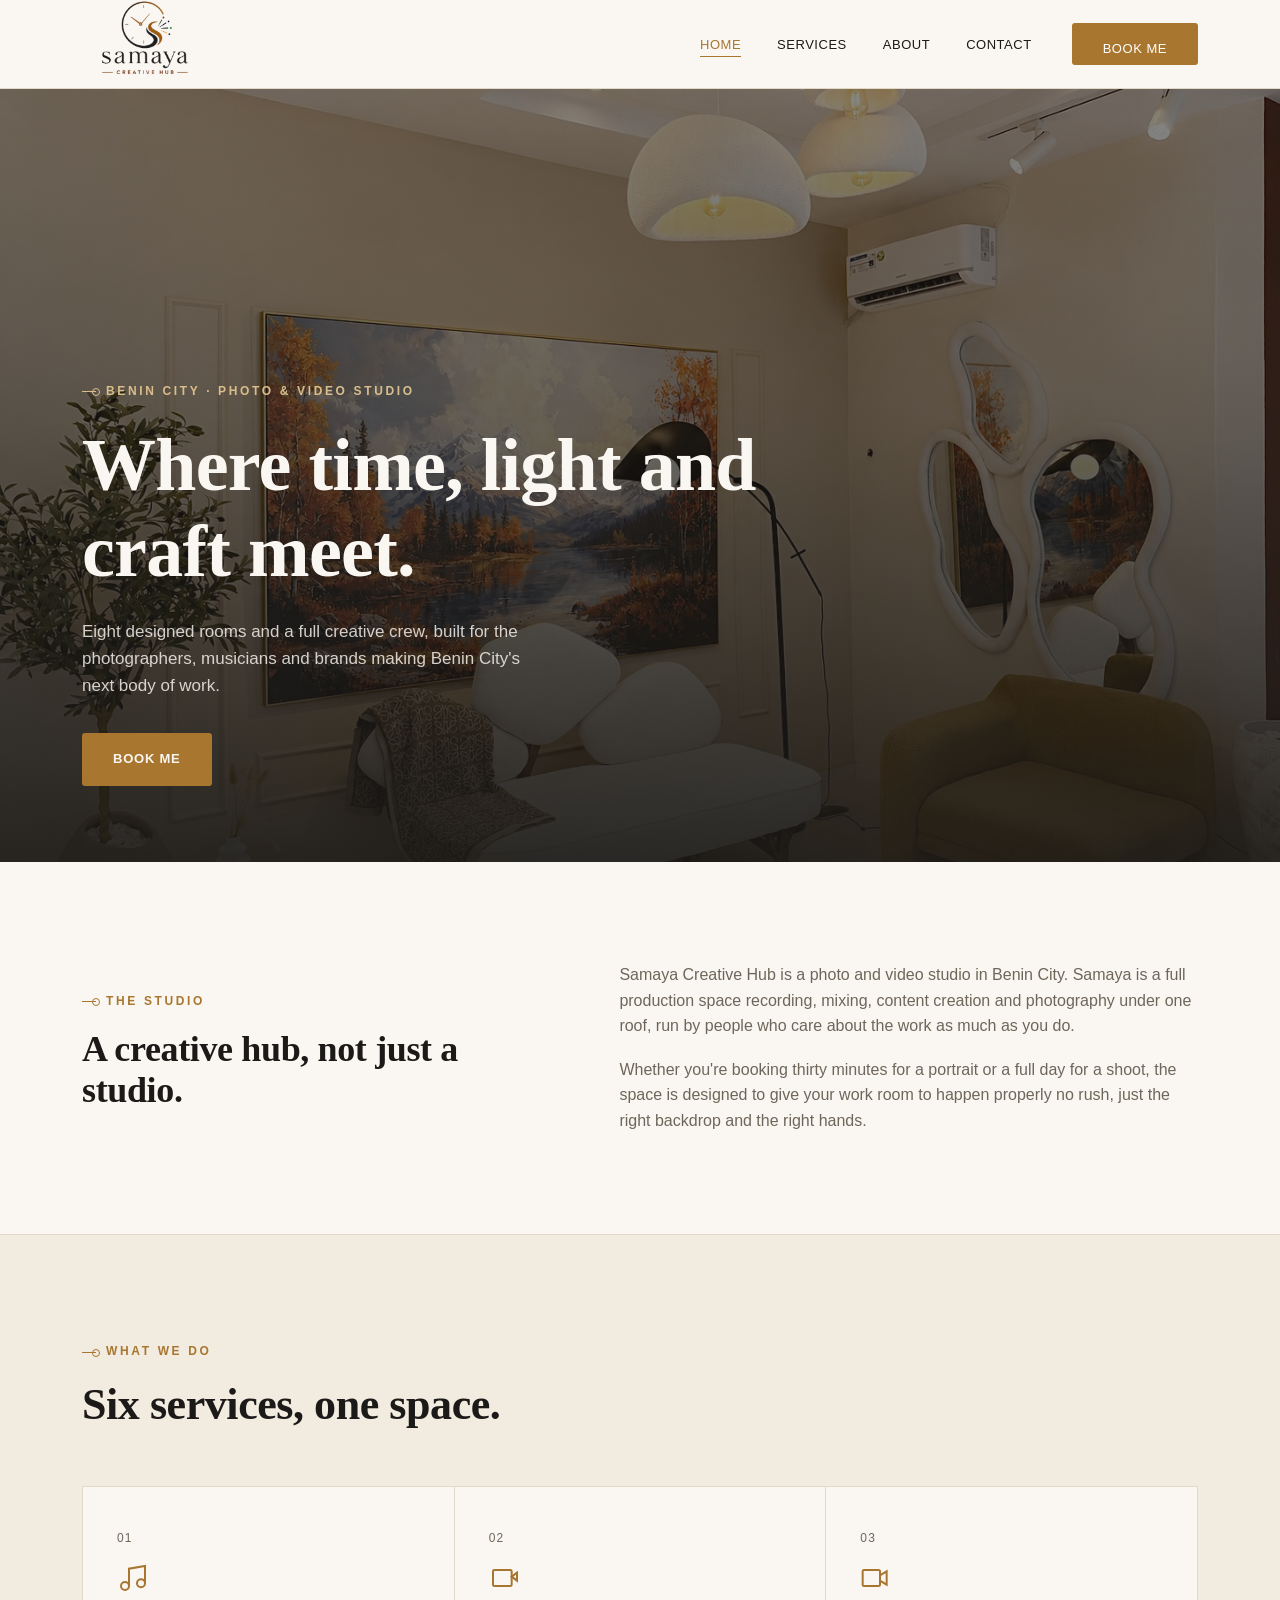
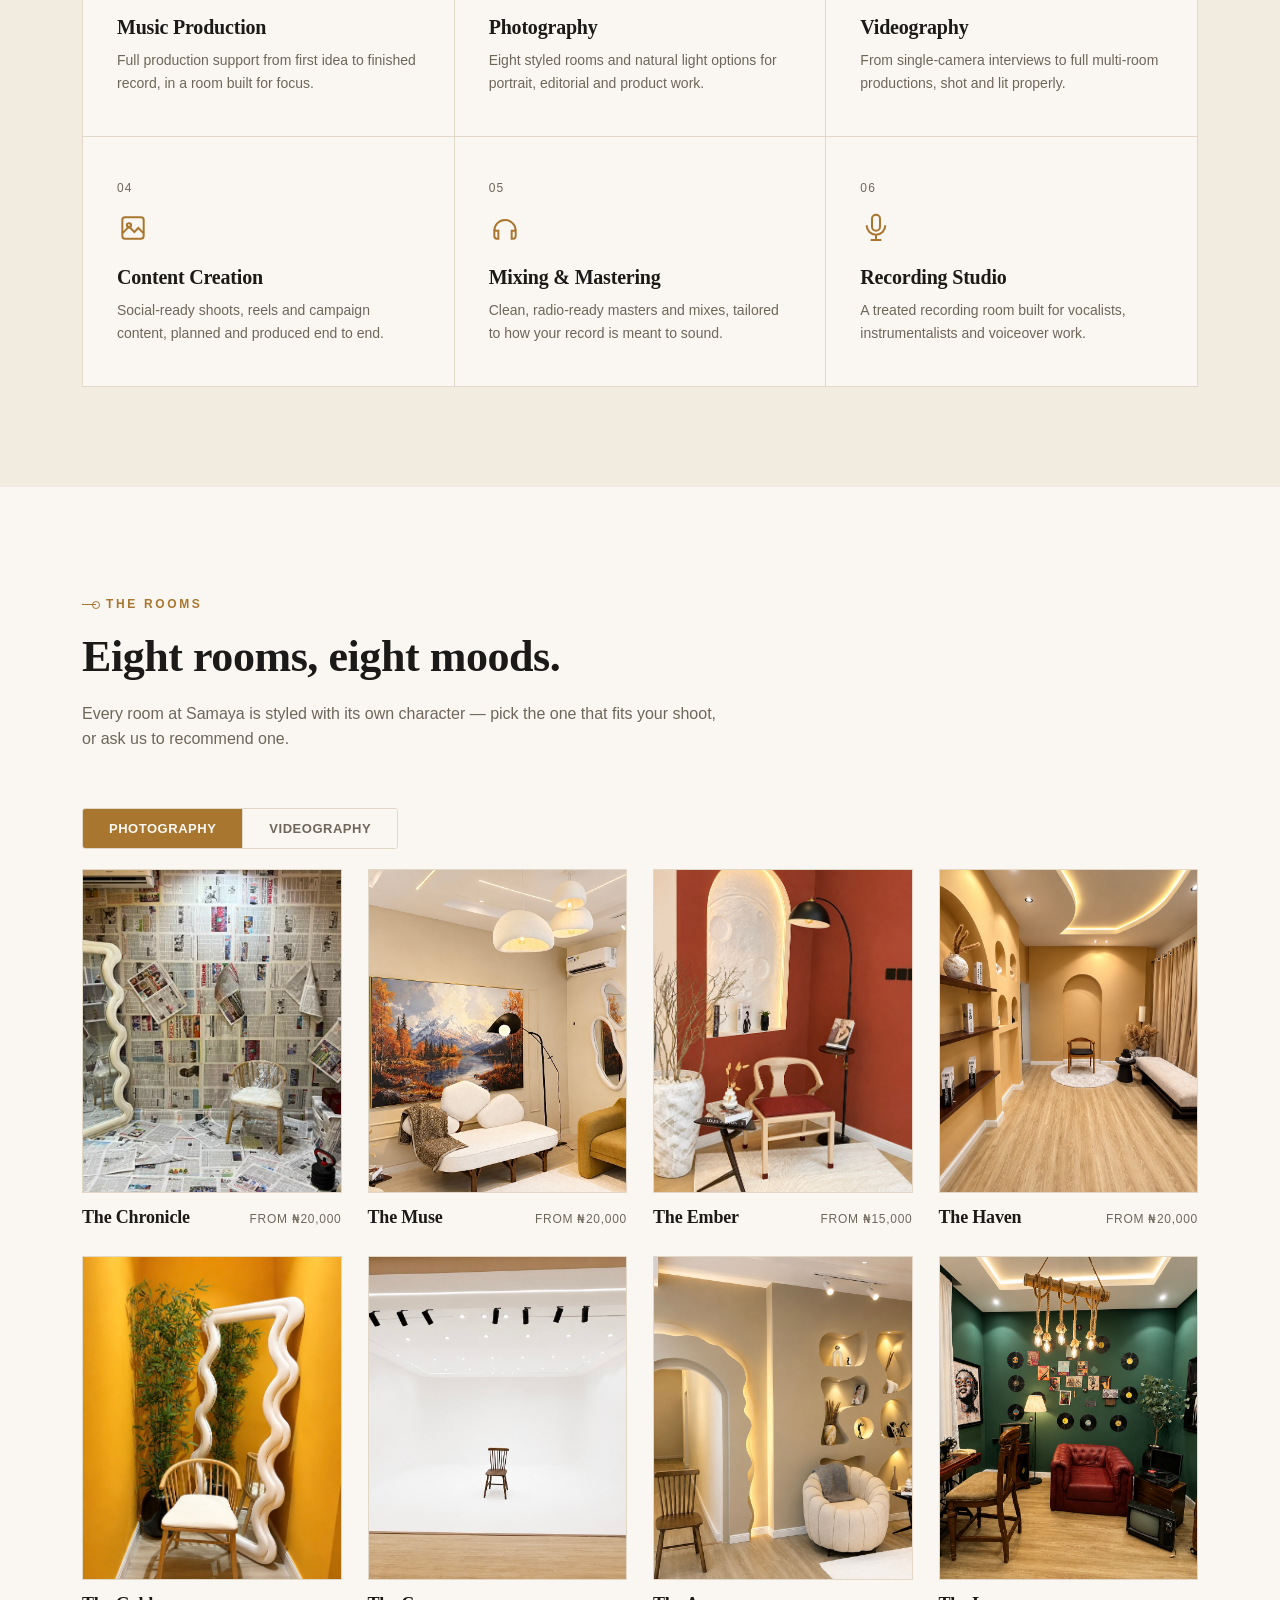
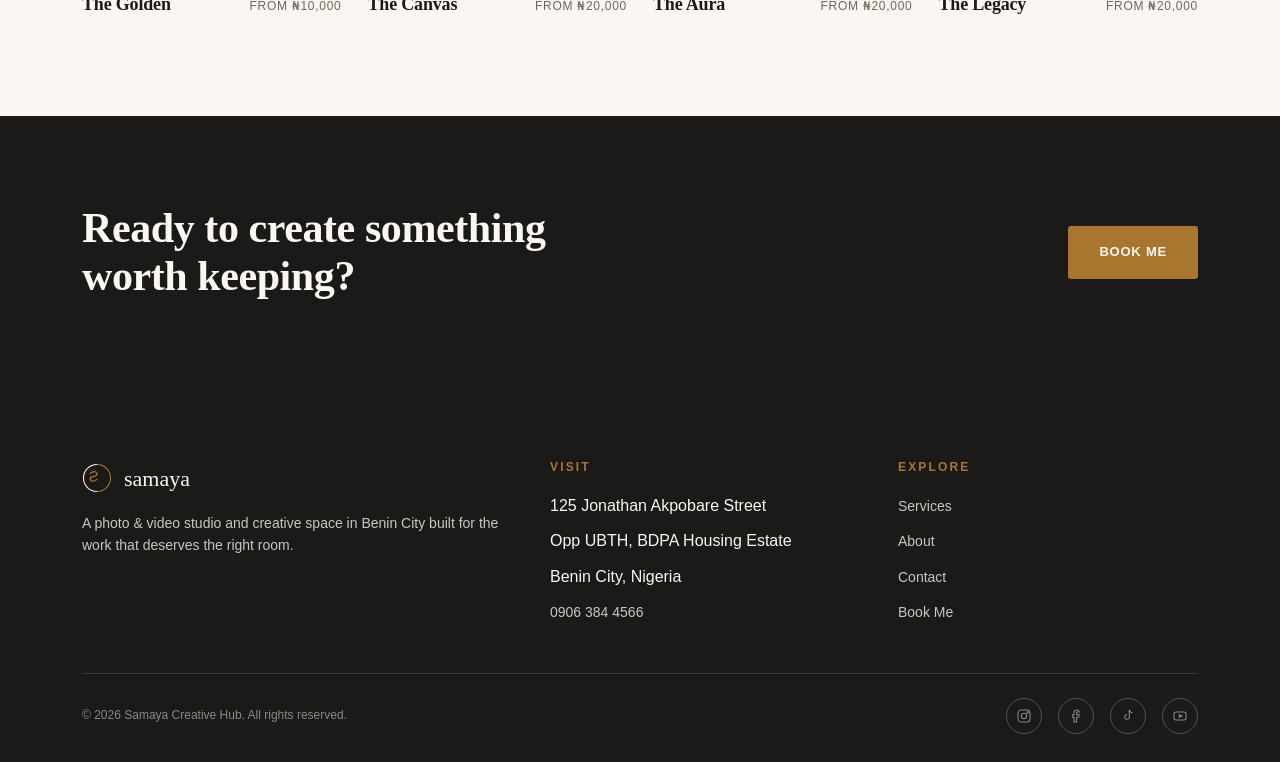
==== commit 22ec7b22: "pictures upload, videography selection" ====
--- a/index.html
+++ b/index.html
@@ -245,68 +245,123 @@
             <span class="eyebrow"><span class="tick"></span>The Rooms</span>
             <h2>Eight rooms, eight moods.</h2>
             <p>
-              Every room at Samaya is styled with its own character, pick the
+              Every room at Samaya is styled with its own character — pick the
               one that fits your shoot, or ask us to recommend one.
             </p>
           </div>
 
+          <div class="price-toggle" role="tablist" aria-label="Pricing view">
+            <button
+              type="button"
+              class="toggle-btn active"
+              data-view="photo"
+              role="tab"
+              aria-selected="true"
+            >
+              Photography
+            </button>
+            <button
+              type="button"
+              class="toggle-btn"
+              data-view="video"
+              role="tab"
+              aria-selected="false"
+            >
+              Videography
+            </button>
+          </div>
+
           <div class="rooms-grid">
-            <a class="room-card" href="services.html#the-chronicle">
+            <a
+              class="room-card"
+              href="services.html#the-chronicle"
+              data-photo-from="20,000"
+              data-video-hide
+            >
               <div class="room-photo">
                 <img
                   src="assets/room_1.jpg"
-                  alt="The Chronicle newsprint-lined studio room"
-                />
-              </div>
-              <div class="room-meta">
-                <h4>The Chronicle</h4>
+                  alt="The Chronicle — newsprint-lined studio room"
+                />
+              </div>
+              <div class="room-meta">
+                <h4 class="room-name">The Chronicle</h4>
                 <span class="from">From ₦20,000</span>
               </div>
             </a>
-            <a class="room-card" href="services.html#the-muse">
+            <a
+              class="room-card"
+              href="services.html#the-muse"
+              data-photo-from="20,000"
+              data-video-hide
+            >
               <div class="room-photo">
                 <img
                   src="assets/room_7.jpg"
-                  alt="The Muse landscape art studio room"
-                />
-              </div>
-              <div class="room-meta">
-                <h4>The Muse</h4>
+                  alt="The Muse — landscape art studio room"
+                />
+              </div>
+              <div class="room-meta">
+                <h4 class="room-name">The Muse</h4>
                 <span class="from">From ₦20,000</span>
               </div>
             </a>
-            <a class="room-card" href="services.html#the-ember">
+            <a
+              class="room-card"
+              href="services.html#the-ember"
+              data-photo-from="15,000"
+              data-video-hide
+            >
               <div class="room-photo">
                 <img
                   src="assets/room_4.jpg"
-                  alt="The Ember terracotta studio room"
-                />
-              </div>
-              <div class="room-meta">
-                <h4>The Ember</h4>
+                  alt="The Ember — terracotta studio room"
+                />
+              </div>
+              <div class="room-meta">
+                <h4 class="room-name">The Ember</h4>
+                <span class="from">From ₦15,000</span>
+              </div>
+            </a>
+            <a
+              class="room-card"
+              href="services.html#the-haven"
+              data-photo-from="20,000"
+              data-video-from="30,000"
+              data-video-name="The Haven / Chronicle"
+            >
+              <div class="room-photo">
+                <img
+                  src="assets/room_3.PNG"
+                  alt="The Haven — arched niche studio room"
+                />
+              </div>
+              <div class="room-meta">
+                <h4 class="room-name">The Haven</h4>
                 <span class="from">From ₦20,000</span>
               </div>
             </a>
-            <a class="room-card" href="services.html#the-haven">
-              <div class="room-photo">
-                <img
-                  src="assets/room_3.jpg"
-                  alt="The Haven arched niche studio room"
-                />
-              </div>
-              <div class="room-meta">
-                <h4>The Haven</h4>
-                <span class="from">From ₦25,000</span>
-              </div>
-            </a>
-            <a class="room-card" href="services.html#the-golden">
-              <div class="room-photo swatch"><span>The Golden</span></div>
-              <div class="room-meta">
-                <h4>The Golden</h4>
+
+            <a
+              class="room-card"
+              href="services.html#the-golden"
+              data-photo-from="10,000"
+              data-video-hide
+            >
+              <div class="room-photo">
+                <img src="assets/room_8.JPG" alt="The Golden" />
+              </div>
+              <div class="room-meta">
+                <h4 class="room-name">The Golden</h4>
                 <span class="from">From ₦10,000</span>
               </div>
             </a>
-            <a class="room-card" href="services.html#the-canvas">
+            <a
+              class="room-card"
+              href="services.html#the-canvas"
+              data-photo-from="20,000"
+              data-video-from="25,000"
+            >
               <div class="room-photo">
                 <img
                   src="assets/room_6.jpg"
@@ -314,11 +369,16 @@
                 />
               </div>
               <div class="room-meta">
-                <h4>The Canvas</h4>
-                <span class="from">From ₦25,000</span>
-              </div>
-            </a>
-            <a class="room-card" href="services.html#the-aura">
+                <h4 class="room-name">The Canvas</h4>
+                <span class="from">From ₦20,000</span>
+              </div>
+            </a>
+            <a
+              class="room-card"
+              href="services.html#the-aura"
+              data-photo-from="20,000"
+              data-video-from="40,000"
+            >
               <div class="room-photo">
                 <img
                   src="assets/room_5.jpg"
@@ -326,20 +386,25 @@
                 />
               </div>
               <div class="room-meta">
-                <h4>The Aura</h4>
-                <span class="from">From ₦25,000</span>
-              </div>
-            </a>
-            <a class="room-card" href="services.html#the-legacy">
-              <div class="room-photo">
-                <img
-                  src="assets/room_2.jpg"
+                <h4 class="room-name">The Aura</h4>
+                <span class="from">From ₦20,000</span>
+              </div>
+            </a>
+            <a
+              class="room-card"
+              href="services.html#the-legacy"
+              data-photo-from="20,000"
+              data-video-from="25,000"
+            >
+              <div class="room-photo">
+                <img
+                  src="assets/room_2.PNG"
                   alt="The Legacy — vintage record-themed studio room"
                 />
               </div>
               <div class="room-meta">
-                <h4>The Legacy</h4>
-                <span class="from">From ₦25,000</span>
+                <h4 class="room-name">The Legacy</h4>
+                <span class="from">From ₦20,000</span>
               </div>
             </a>
           </div>
--- a/styles.css
+++ b/styles.css
@@ -35,7 +35,7 @@
   color: var(--charcoal);
   line-height: 1.6;
   -webkit-font-smoothing: antialiased;
-   padding-top: 88px;
+  padding-top: 88px;
 }
 
 /* .hero {
@@ -67,7 +67,6 @@
   padding: 0 32px;
 }
 
-/* ---- eyebrow / tick label, echoes the clock-face motif in the mark ---- */
 .eyebrow {
   display: inline-flex;
   align-items: center;
@@ -157,7 +156,7 @@
   left: 0;
   right: 0;
   z-index: 50;
-  background: rgba(250,247,242,0.97);
+  background: rgba(250, 247, 242, 0.97);
   border-bottom: 1px solid var(--line);
 }
 .site-header .wrap {
@@ -466,7 +465,6 @@
   border-top: 1px solid rgba(250, 247, 242, 0.16);
 }
 
-/* ---- intro split ---- */
 .intro-split {
   display: grid;
   grid-template-columns: 0.9fr 1.1fr;
@@ -485,7 +483,6 @@
   }
 }
 
-/* ---- services grid (icon based, home preview) ---- */
 .services-grid {
   display: grid;
   grid-template-columns: repeat(3, 1fr);
@@ -1113,3 +1110,117 @@
   width: auto;
   display: block;
 }
+
+/* ---- price toggle ---- */
+.price-toggle {
+  display: inline-flex;
+  border: 1px solid var(--line);
+  border-radius: 3px;
+  overflow: hidden;
+  margin-bottom: 20px;
+}
+.toggle-btn {
+  font-family: var(--sans);
+  font-size: 13px;
+  font-weight: 600;
+  letter-spacing: 0.04em;
+  text-transform: uppercase;
+  padding: 12px 26px;
+  background: var(--cream);
+  color: var(--muted);
+  border: none;
+  cursor: pointer;
+  transition:
+    background 0.2s ease,
+    color 0.2s ease;
+}
+.toggle-btn + .toggle-btn {
+  border-left: 1px solid var(--line);
+}
+.toggle-btn.active {
+  background: var(--bronze);
+  color: var(--cream);
+}
+.room-card.is-hidden {
+  display: none;
+}
+
+.toggle-btn {
+  font-family: var(--sans);
+  font-size: 13px;
+  font-weight: 600;
+  letter-spacing: 0.04em;
+  text-transform: uppercase;
+  padding: 12px 26px;
+  background: var(--cream);
+  color: var(--muted);
+  border: none;
+  cursor: pointer;
+  transition:
+    background 0.2s ease,
+    color 0.2s ease;
+}
+.toggle-btn + .toggle-btn {
+  border-left: 1px solid var(--line);
+}
+.toggle-btn.active {
+  background: var(--bronze);
+  color: var(--cream);
+}
+.room-listing.is-hidden {
+  display: none;
+}
+
+/* ---- lightbox ---- */
+.room-listing .photo img {
+  cursor: zoom-in;
+}
+.lightbox {
+  position: fixed;
+  inset: 0;
+  background: rgba(27, 26, 24, 0.94);
+  display: none;
+  align-items: center;
+  justify-content: center;
+  z-index: 300;
+  padding: 40px;
+}
+.lightbox.open {
+  display: flex;
+}
+.lightbox-img {
+  max-width: 100%;
+  max-height: 100%;
+  object-fit: contain;
+  border-radius: 3px;
+}
+.lightbox-close {
+  position: absolute;
+  top: 24px;
+  right: 24px;
+  width: 44px;
+  height: 44px;
+  border-radius: 50%;
+  border: 1px solid rgba(250, 247, 242, 0.4);
+  background: transparent;
+  color: var(--cream);
+  font-size: 26px;
+  line-height: 1;
+  cursor: pointer;
+  display: flex;
+  align-items: center;
+  justify-content: center;
+  transition: border-color 0.2s ease;
+}
+.lightbox-close:hover {
+  border-color: var(--cream);
+}
+@media (max-width: 600px) {
+  .lightbox {
+    padding: 16px;
+  }
+  .lightbox-close {
+    top: 12px;
+    right: 12px;
+  }
+}
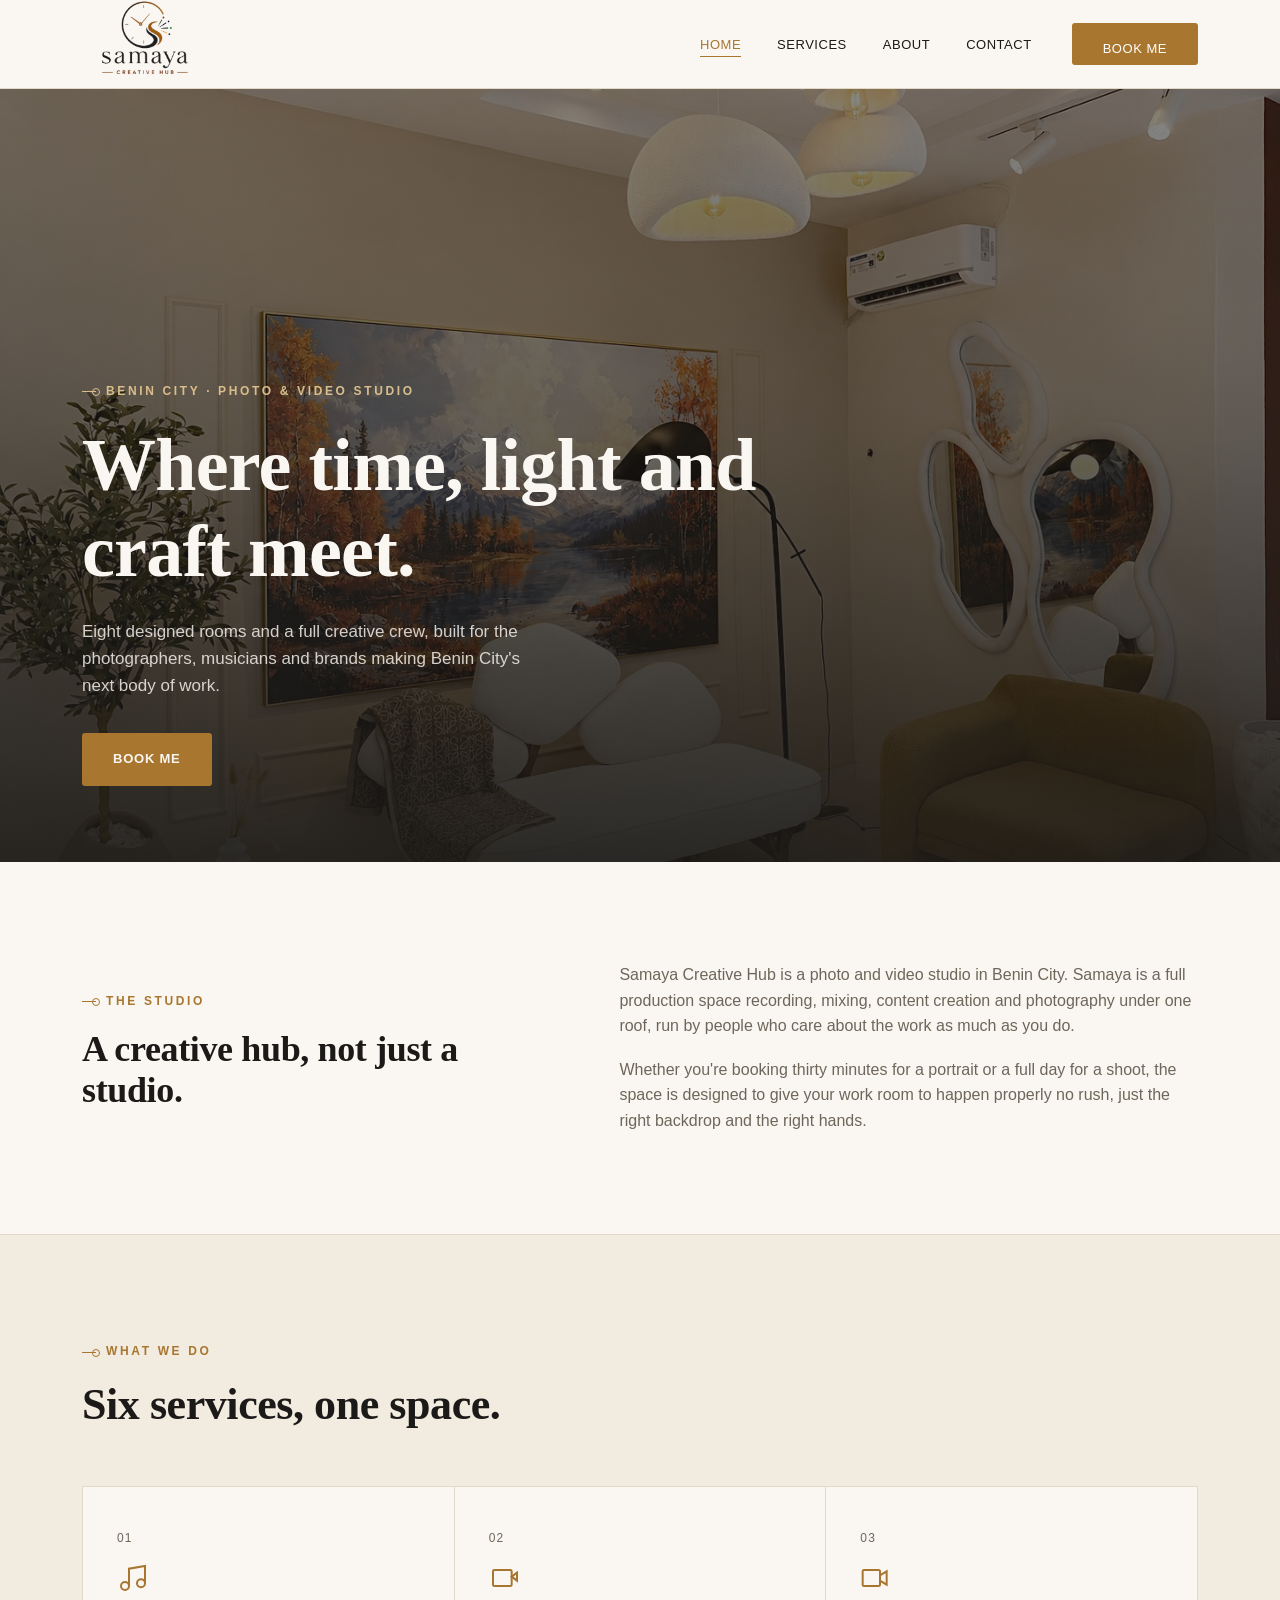
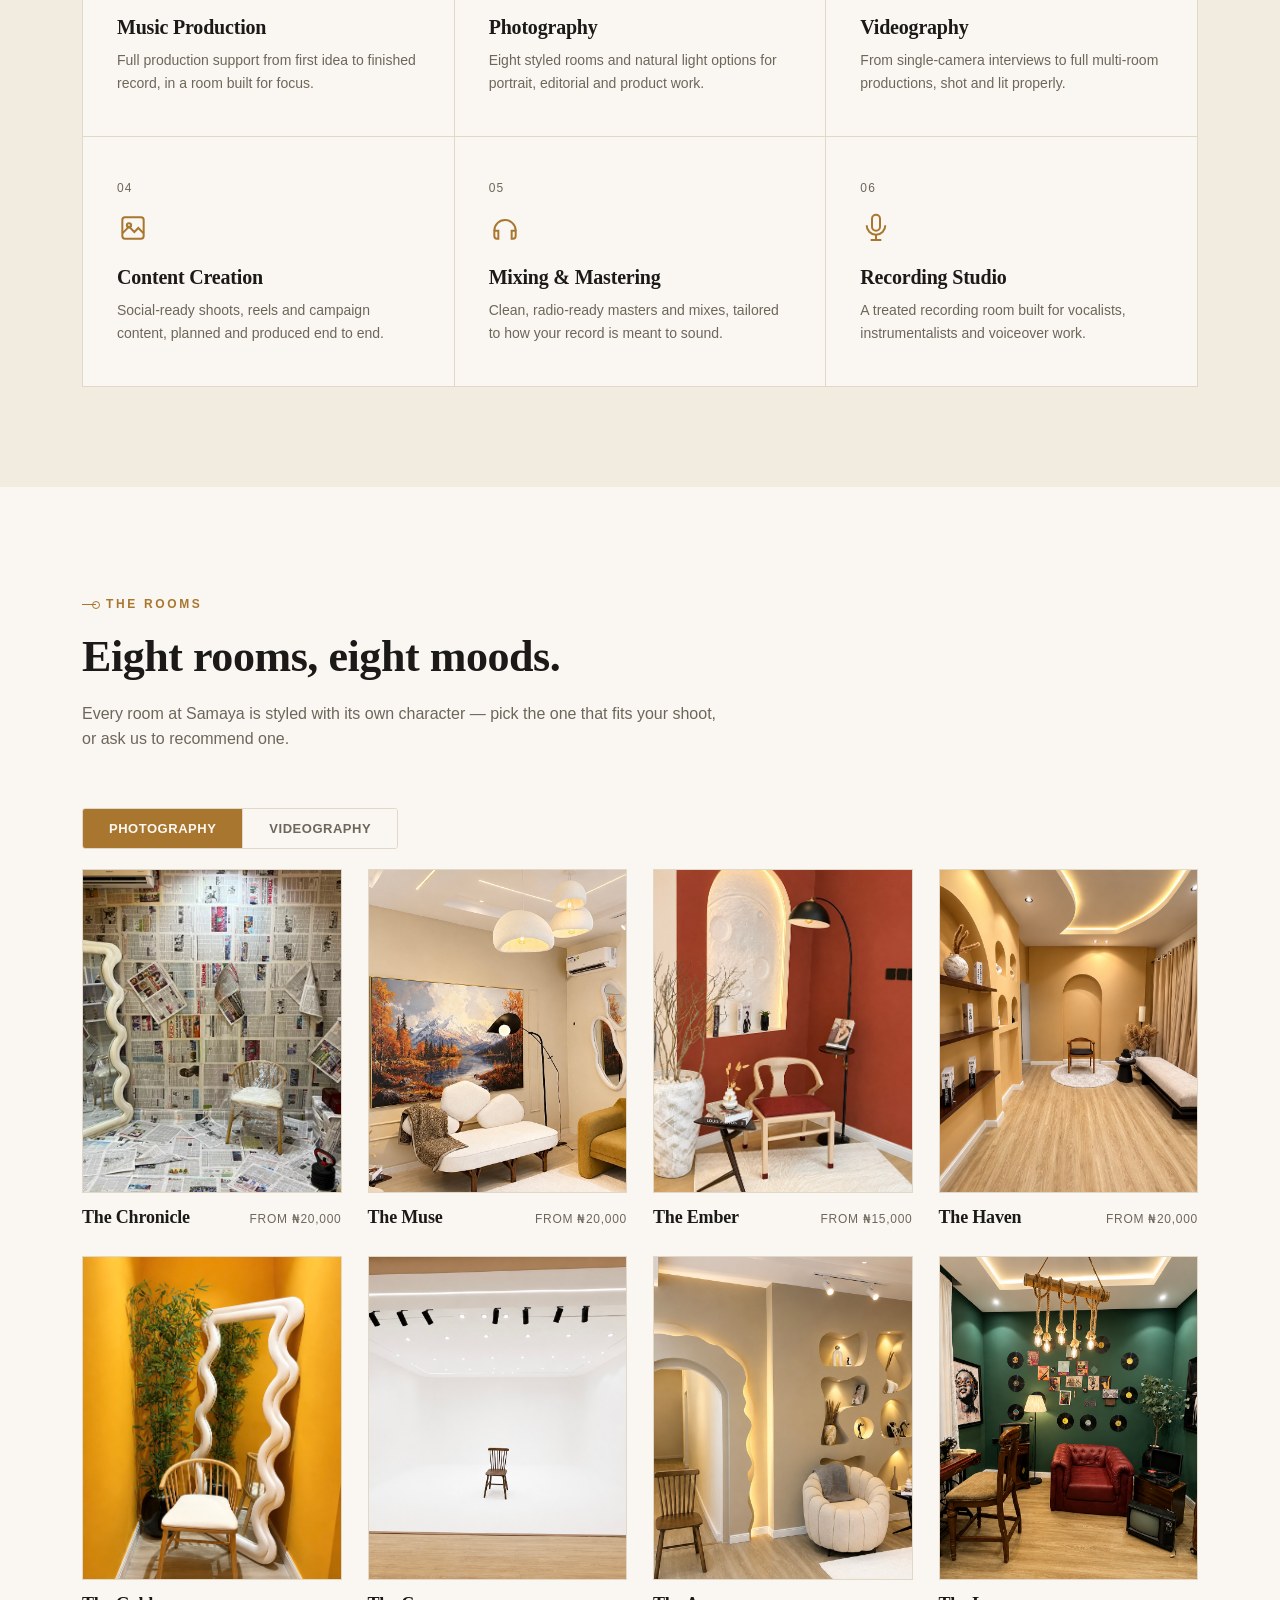
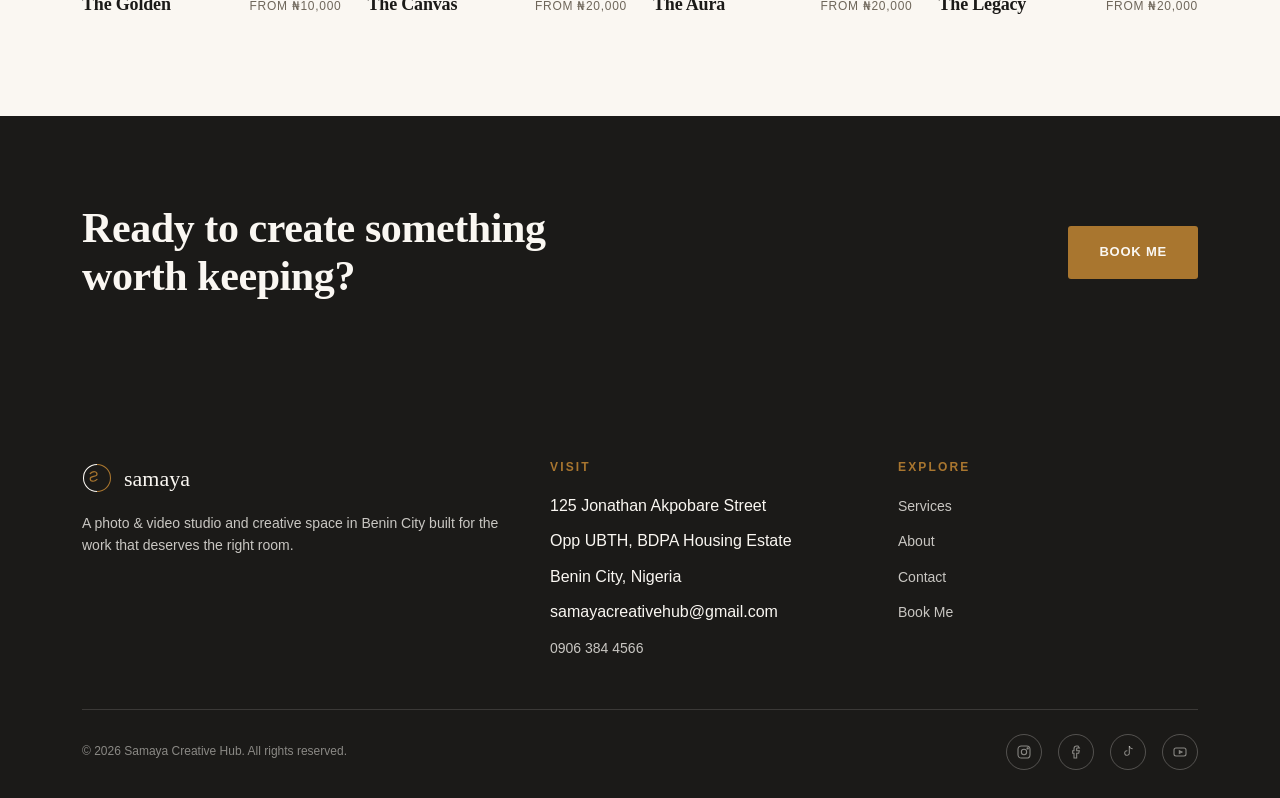
==== commit bf0bd95b: "changed email,service redirect to book page" ====
--- a/index.html
+++ b/index.html
@@ -70,7 +70,7 @@
       </section>
 
       <!-- INTRO -->
-      <section>
+      <section class="reveal" style="transition-delay: 0.5">
         <div class="wrap intro-split">
           <div>
             <span class="eyebrow"><span class="tick"></span>The Studio</span>
@@ -100,7 +100,7 @@
       <hr class="hairline" />
 
       <!-- SERVICES PREVIEW -->
-      <section class="section-alt">
+      <section class="section-alt reveal" style="transition-delay: 0.2s">
         <div class="wrap">
           <div class="section-head">
             <span class="eyebrow"><span class="tick"></span>What We Do</span>
@@ -239,7 +239,7 @@
       </section>
 
       <!-- ROOMS PREVIEW -->
-      <section>
+      <section class="reveal" style="transition-delay: 0.2s">
         <div class="wrap">
           <div class="section-head">
             <span class="eyebrow"><span class="tick"></span>The Rooms</span>
@@ -460,6 +460,7 @@
               <li>125 Jonathan Akpobare Street</li>
               <li>Opp UBTH, BDPA Housing Estate</li>
               <li>Benin City, Nigeria</li>
+              <li>samayacreativehub@gmail.com</li>
               <li><a href="tel:09063844566">0906 384 4566</a></li>
             </ul>
           </div>
--- a/styles.css
+++ b/styles.css
@@ -1224,3 +1224,23 @@
     right: 12px;
   }
 }
+
+/* ---- scroll reveal ---- */
+.reveal {
+  opacity: 0;
+  transform: translateY(28px);
+  transition:
+    opacity 0.7s ease,
+    transform 0.7s ease;
+}
+.reveal.in-view {
+  opacity: 1;
+  transform: translateY(0);
+}
+@media (prefers-reduced-motion: reduce) {
+  .reveal {
+    opacity: 1;
+    transform: none;
+    transition: none;
+  }
+}
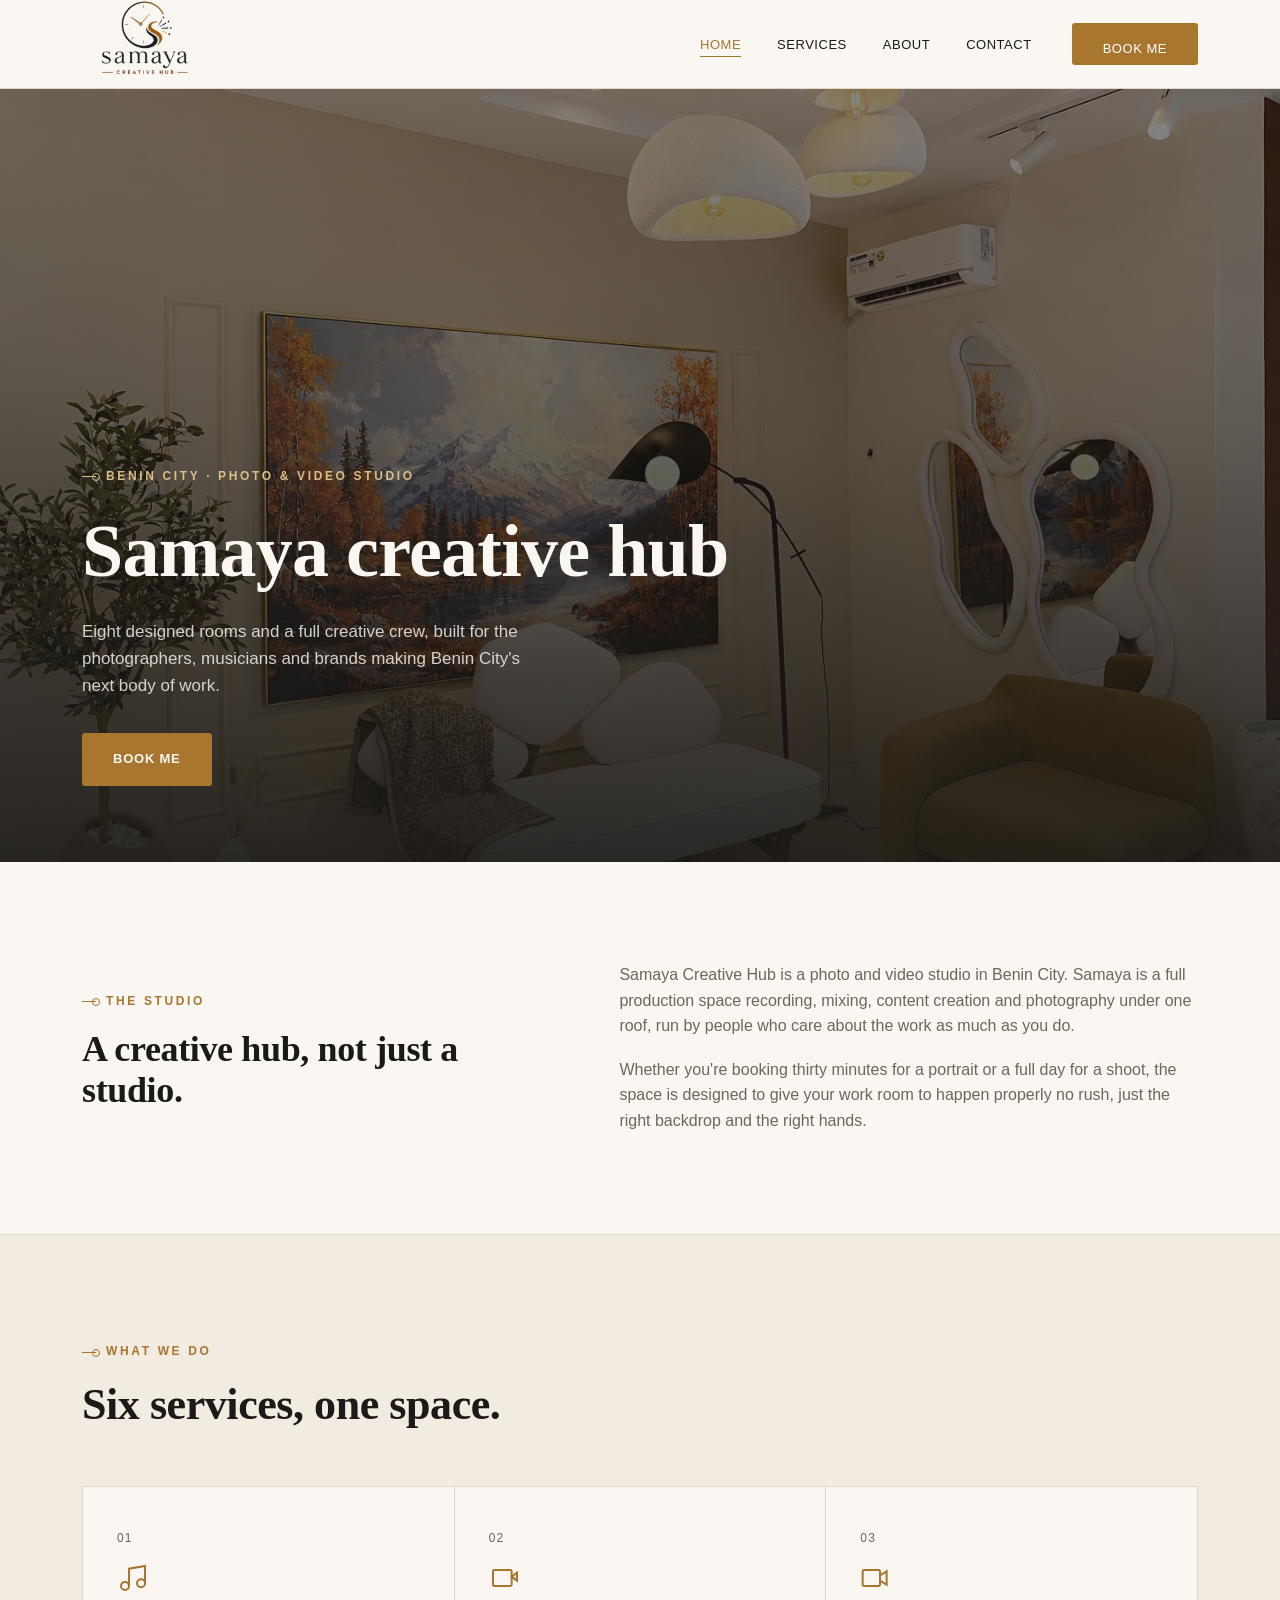
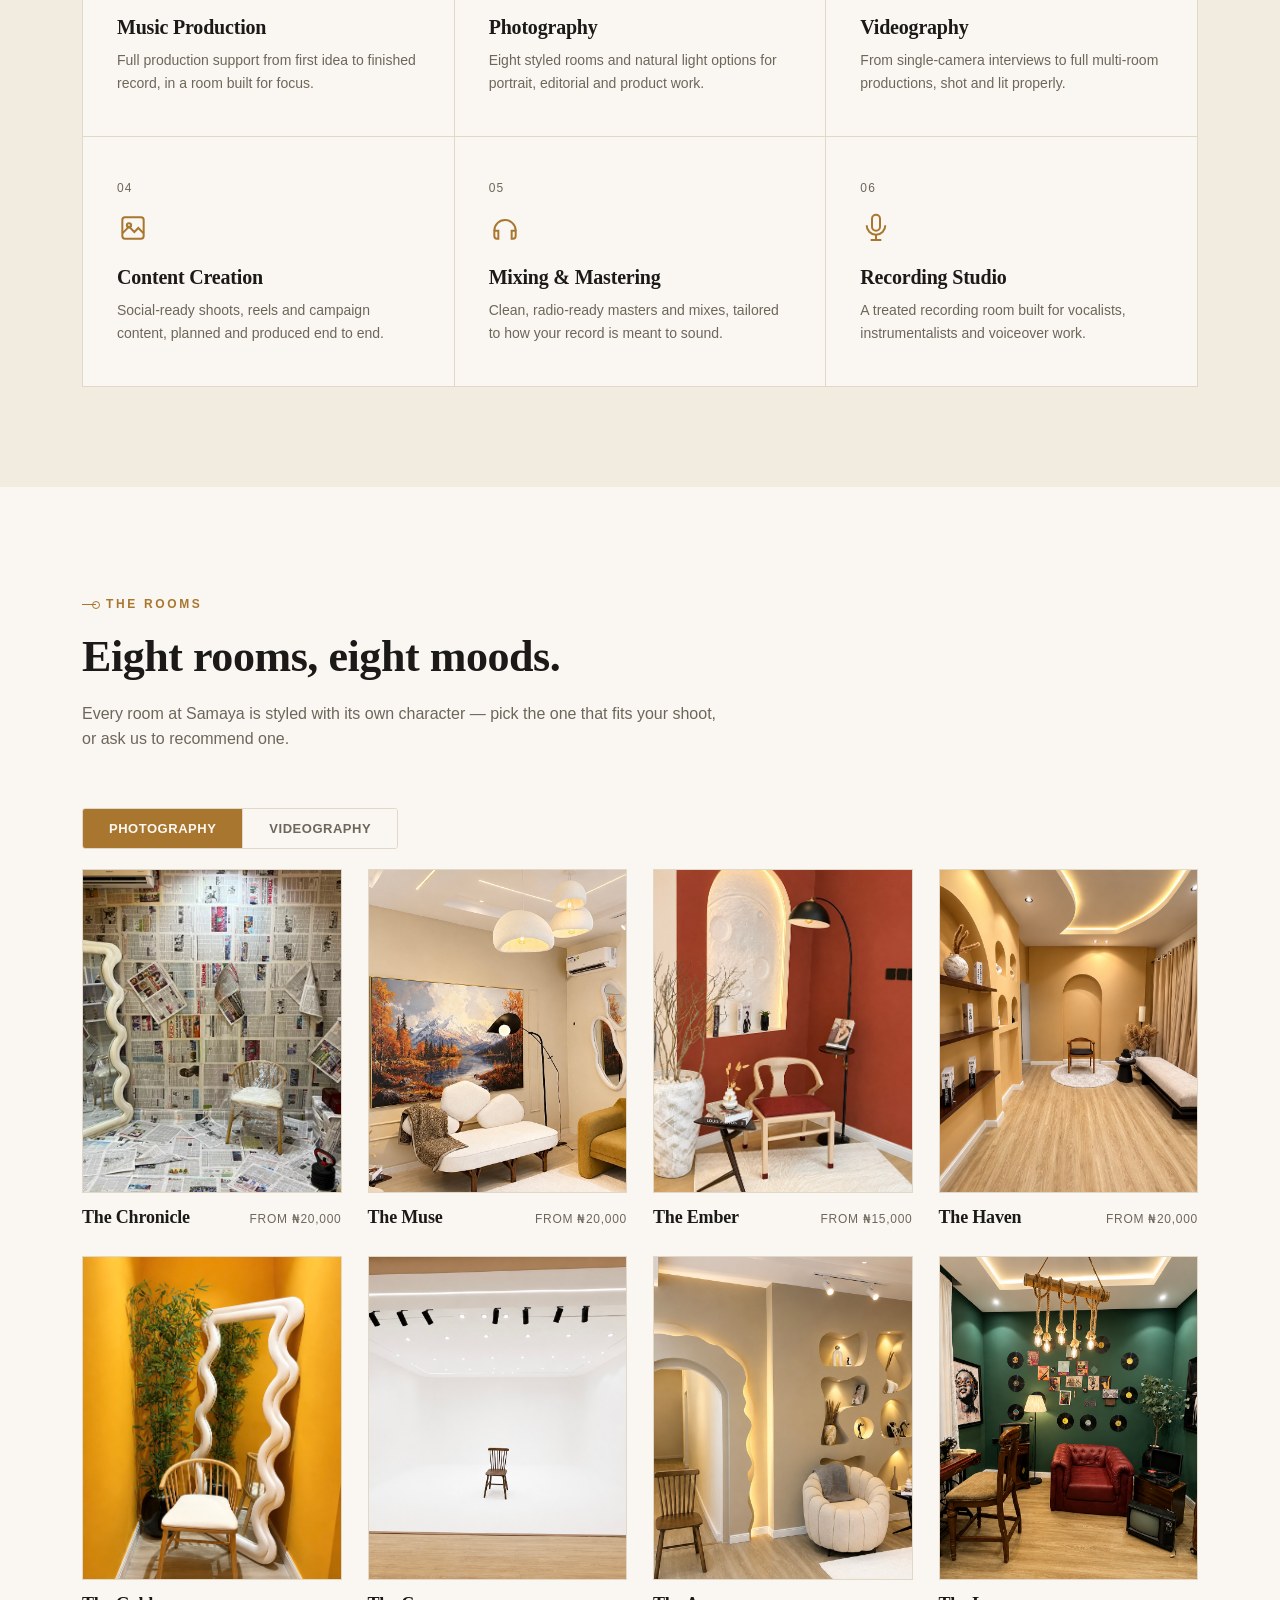
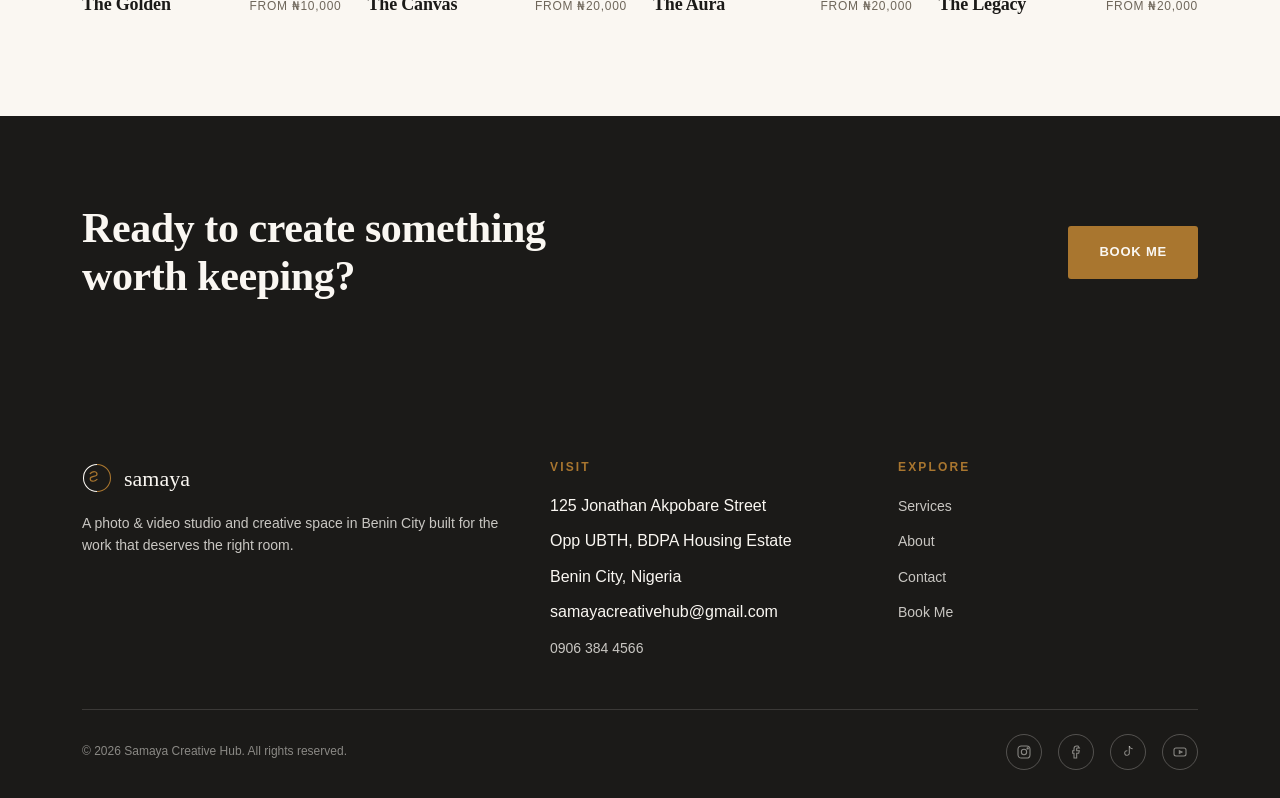
==== commit 49aebeda: "Update index.html" ====
--- a/index.html
+++ b/index.html
@@ -59,7 +59,7 @@
             ><span class="tick"></span>Benin City · Photo &amp; Video
             Studio</span
           >
-          <h1>Where time, light and craft meet.</h1>
+          <h1>Samaya creative hub</h1>
           <p class="lede">
             Eight designed rooms and a full creative crew, built for the
             photographers, musicians and brands making Benin City's next body of
